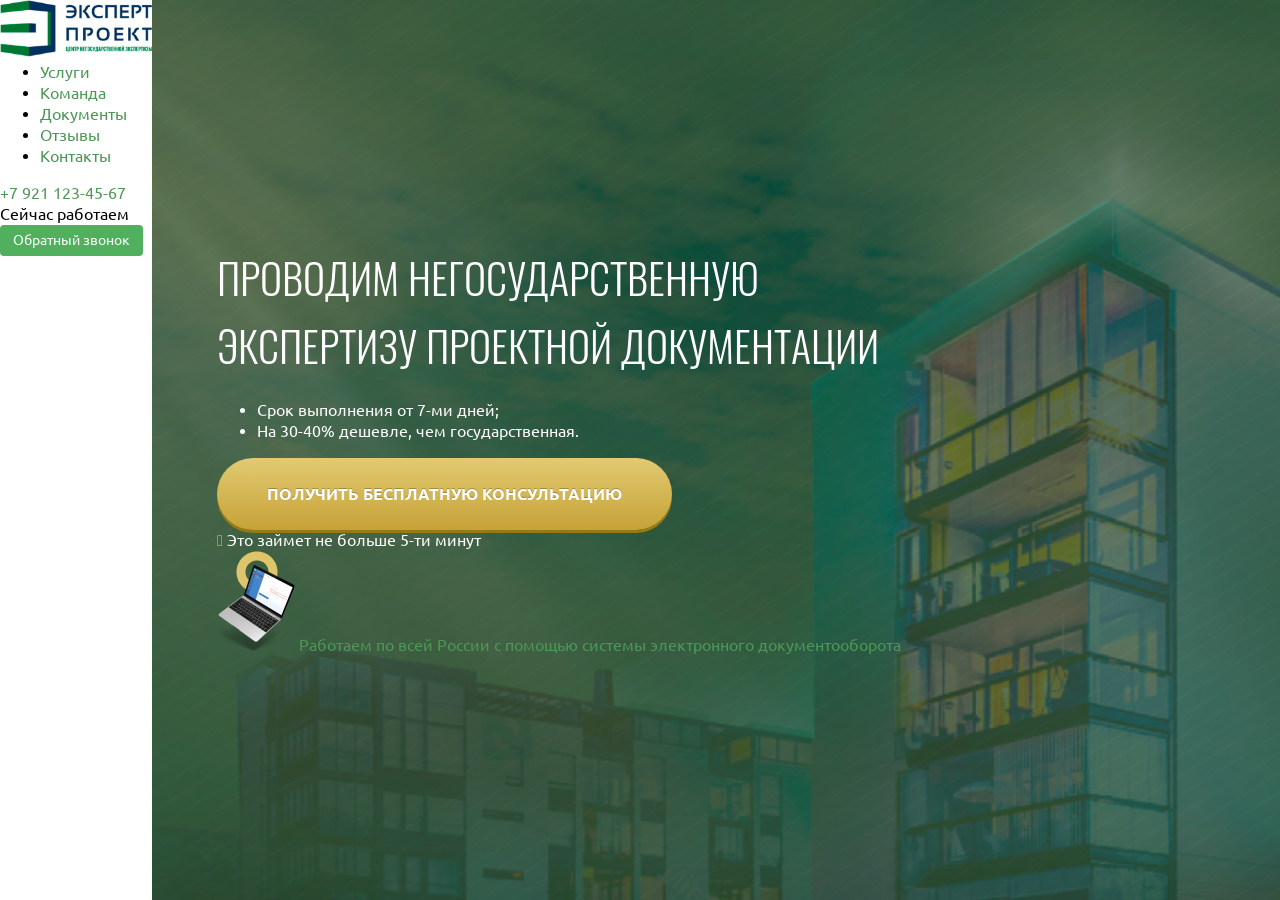
==== index.html @ 26969a4f "Initial commit" ====
﻿<!doctype html>
<html lang="ru">
<head>
	<meta charset="UTF-8">
	<title>Верстка</title>
	<meta name="viewport" content="width=device-width, shrink-to-fit=no" />	
	<link rel="stylesheet" href="css/fonts.css" />	
	<link rel="stylesheet" href="css/font-awesome.css" />
	<link rel="stylesheet" href="libs/slick/slick.css" />
	<link rel="stylesheet" href="css/style.css" />
</head>
<body>
	<header class="header">
		<a href="/" class="logo header__logo"><img src="img/logo.png" alt=""></a>
		<ul class="header__menu">
			<li><a href="#">Услуги</a></li>
			<li><a href="#">Команда</a></li>
			<li><a href="#">Документы</a></li>
			<li><a href="#">Отзывы</a></li>  
			<li><a href="#">Контакты</a></li>
		</ul>
		<div class="header__contacts">
			<a href="tel:+79211234567" class="header__phone">+7 921 123-45-67</a>
			<div class="header__status">Сейчас работаем</div>
			<a href="#" class="btn btn--small">Обратный звонок</a>
		</div>
		
	</header>
	<main>		
		<div class="top-block" style="background-image:url(../img/top.png)">
			<div class="wrapper top-block__wrapper">
				<div class="top-block__text">
					<h1>Проводим негосударственную экспертизу проектной документации </h1>
					<ul>
						<li>Срок выполнения от 7-ми дней;</li>
						<li>На 30-40% дешевле, чем государственная.</li>
					</ul>
				</div>
				<div class="top-block__footer">
					<a href="#" class="btn top-block__btn">Получить бесплатную консультацию</a>
					<p><i class="far fa-bell" style="color:#DFC66D"></i> Это займет не больше 5-ти минут</p>
				</div>
				<a href="#" class="link-banner top-block__banner">
					<img class="link-banner__img" src="img/laptop.png" alt="">
					<span class="link-banner__text">Работаем по всей России с помощью системы электронного документооборота</span>
				</a>
			</div>
		</div>
	</main>
	<footer class="footer"></footer>
	<script src="libs/jquery/jquery-3.4.1.min.js"></script>
	<script src="libs/slick/slick.min.js"></script>
	<script src="js/script.js"></script>	
</body>
</html>
---- css/fonts.css ----
﻿@font-face {
	font-family: 'Oswald';
	src: local('Oswald ExtraLight'), local('Oswald-ExtraLight'),
			url('../fonts/oswald/Oswald-ExtraLight.woff2') format('woff2'),
			url('../fonts/oswald/Oswald-ExtraLight.woff') format('woff');
	font-weight: 200;
	font-style: normal;
	font-display: swap;
}
@font-face {
	font-family: 'Oswald';
	src: local('Oswald Light'), local('Oswald-Light'),
			url('../fonts/oswald/Oswald-Light.woff2') format('woff2'),
			url('../fonts/oswald/Oswald-Light.woff') format('woff');
	font-weight: 300;
	font-style: normal;
	font-display: swap;
}
@font-face {
	font-family: 'Oswald';
	src: local('Oswald Regular'), local('Oswald-Regular'),
			url('../fonts/oswald/Oswald-Regular.woff2') format('woff2'),
			url('../fonts/oswald/Oswald-Regular.woff') format('woff');
	font-weight: normal;
	font-style: normal;
	font-display: swap;
}
@font-face {
	font-family: 'Oswald';
	src: local('Oswald Medium'), local('Oswald-Medium'),
			url('../fonts/oswald/Oswald-Medium.woff2') format('woff2'),
			url('../fonts/oswald/Oswald-Medium.woff') format('woff');
	font-weight: 500;
	font-style: normal;
	font-display: swap;
}
@font-face {
	font-family: 'Oswald';
	src: local('Oswald SemiBold'), local('Oswald-SemiBold'),
			url('../fonts/oswald/Oswald-SemiBold.woff2') format('woff2'),
			url('../fonts/oswald/Oswald-SemiBold.woff') format('woff');
	font-weight: 600;
	font-style: normal;
	font-display: swap;
}
@font-face {
	font-family: 'Oswald';
	src: local('Oswald Bold'), local('Oswald-Bold'),
			url('../fonts/oswald/Oswald-Bold.woff2') format('woff2'),
			url('../fonts/oswald/Oswald-Bold.woff') format('woff');
	font-weight: bold;
	font-style: normal;
	font-display: swap;
}
/*ubuntu*/
@font-face {
	font-family: 'Ubuntu';
	src: local('Ubuntu Light Italic'), local('Ubuntu-LightItalic'),
			url('../fonts/ubuntu/Ubuntu-LightItalic.woff2') format('woff2'),
			url('../fonts/ubuntu/Ubuntu-LightItalic.woff') format('woff');
	font-weight: 300;
	font-style: italic;
}
@font-face {
	font-family: 'Ubuntu';
	src: local('Ubuntu Light'), local('Ubuntu-Light'),
			url('../fonts/ubuntu/Ubuntu-Light.woff2') format('woff2'),
			url('../fonts/ubuntu/Ubuntu-Light.woff') format('woff');
	font-weight: 300;
	font-style: normal;
}
@font-face {
	font-family: 'Ubuntu';
	src: local('Ubuntu Regular'), local('Ubuntu-Regular'),
			url('../fonts/ubuntu/Ubuntu-Regular.woff2') format('woff2'),
			url('../fonts/ubuntu/Ubuntu-Regular.woff') format('woff');
	font-weight: normal;
	font-style: normal;
}
@font-face {
	font-family: 'Ubuntu';
	src: local('Ubuntu Italic'), local('Ubuntu-Italic'),
			url('../fonts/ubuntu/Ubuntu-Italic.woff2') format('woff2'),
			url('../fonts/ubuntu/Ubuntu-Italic.woff') format('woff');
	font-weight: normal;
	font-style: italic;
}
@font-face {
	font-family: 'Ubuntu';
	src: local('Ubuntu Medium'), local('Ubuntu-Medium'),
			url('../fonts/ubuntu/Ubuntu-Medium.woff2') format('woff2'),
			url('../fonts/ubuntu/Ubuntu-Medium.woff') format('woff');
	font-weight: 500;
	font-style: normal;
}
@font-face {
	font-family: 'Ubuntu';
	src: local('Ubuntu Medium Italic'), local('Ubuntu-MediumItalic'),
			url('../fonts/ubuntu/Ubuntu-MediumItalic.woff2') format('woff2'),
			url('../fonts/ubuntu/Ubuntu-MediumItalic.woff') format('woff');
	font-weight: 500;
	font-style: italic;
}
@font-face {
	font-family: 'Ubuntu';
	src: local('Ubuntu Bold'), local('Ubuntu-Bold'),
			url('../fonts/ubuntu/Ubuntu-Bold.woff2') format('woff2'),
			url('../fonts/ubuntu/Ubuntu-Bold.woff') format('woff');
	font-weight: bold;
	font-style: normal;
}
@font-face {
	font-family: 'Ubuntu';
	src: local('Ubuntu Bold Italic'), local('Ubuntu-BoldItalic'),
			url('../fonts/ubuntu/Ubuntu-BoldItalic.woff2') format('woff2'),
			url('../fonts/ubuntu/Ubuntu-BoldItalic.woff') format('woff');
	font-weight: bold;
	font-style: italic;
}
---- css/style.css ----
@charset "UTF-8";
html {
  -webkit-box-sizing: border-box;
          box-sizing: border-box;
}

*, :before, :after {
  -webkit-box-sizing: inherit;
          box-sizing: inherit;
  -webkit-box-flex: 0;
      -ms-flex: 0 1 auto;
          flex: 0 1 auto;
}

body {
  margin: 0;
  padding: 0 0 0 152px;
  min-height: 100vh;
  min-height: var(--w-height);
  font: normal normal 16px/1.3125 Ubuntu, sans-serif;
}

img,
iframe,
video {
  max-width: 100%;
  -webkit-user-select: none;
     -moz-user-select: none;
      -ms-user-select: none;
          user-select: none;
}

a img {
  border: none;
}

a {
  color: #4D9757;
  text-decoration: none;
}

p {
  margin: 0 0 0.9375;
}
p:last-child {
  margin: 0;
}

*:focus {
  outline: none;
}

*:invalid {
  -webkit-box-shadow: none;
          box-shadow: none;
}

/*элементы форм */
input, textarea, button, select {
  font: inherit;
  color: inherit;
}

textarea {
  resize: none;
  overflow: auto;
}

.field {
  display: block;
  position: relative;
  -webkit-user-select: none;
     -moz-user-select: none;
      -ms-user-select: none;
          user-select: none;
  text-align: left;
  margin: 0 0 15px;
}
.field:last-child {
  margin-bottom: 0;
}
.field__input, .field__select {
  margin: 0;
}
.field__placeholder {
  font-size: 16px;
  color: #000;
  line-height: normal;
  white-space: nowrap;
  overflow: hidden;
  text-overflow: ellipsis;
  position: absolute;
  top: 21px;
  left: 25px;
  width: calc(100% - 50px);
  -webkit-transition: all 0.2s ease;
  transition: all 0.2s ease;
  pointer-events: none;
}
.field__input:focus + .field__placeholder, .field--fill .field__placeholder {
  font-size: 11px;
  top: 4px;
}
.field__description {
  display: block;
  font-size: 14px;
  line-height: normal;
  color: #ADADAD;
  padding: 4px 25px;
}

/*кнопки */
button,
[type=submit],
[type=reset],
[type=image] {
  cursor: pointer;
}

.btn {
  -webkit-appearance: none;
     -moz-appearance: none;
          appearance: none;
  display: inline-block;
  vertical-align: top;
  background: -webkit-gradient(linear, left top, left bottom, from(#E2CA71), to(#C6A238));
  background: linear-gradient(180deg, #E2CA71 0%, #C6A238 100%);
  font: normal bold 16px/1.5 Ubuntu, sans-serif;
  padding: 24px 50px;
  color: #fff;
  text-shadow: 0px -1px 0px rgba(0, 0, 0, 0.246449);
  text-transform: uppercase;
  border-radius: 100px;
  text-align: center;
  -webkit-user-select: none;
     -moz-user-select: none;
      -ms-user-select: none;
          user-select: none;
  -webkit-box-shadow: 0px 3px 0px #967B12;
          box-shadow: 0px 3px 0px #967B12;
}
.btn--small {
  background: #51B05E;
  padding: 5px 13px;
  border-radius: 4px;
  font-weight: 400;
  text-transform: none;
  text-shadow: none;
  -webkit-box-shadow: none;
          box-shadow: none;
  font-size: 14px;
}
.btn--block {
  display: block;
  width: 100%;
  padding-left: 7px;
  padding-right: 7px;
}

/*заголовки */
h1, h2, h3, h4, h5, h6 {
  margin: 0 0 1em;
}

h1, h2 {
  font-family: Oswald, sans-serif;
  font-weight: 300;
  font-size: 42px;
}
h1 b, h1 strong, h2 b, h2 strong {
  font-weight: inherit;
  color: #4D9757;
}

h1 {
  line-height: 1.619047619;
  margin: 0 0 0.4761904762em;
}
h1:last-child {
  margin-bottom: 0;
}

h2 {
  line-height: 1.380952381;
  margin: 0 0 0.380952381em;
}
h2:last-child {
  margin-bottom: 0;
}

h4 {
  font-size: 20px;
  line-height: 1.3;
  font-weight: inherit;
  margin: 0 0 0.85em;
}
h4:last-child {
  margin-bottom: 0;
}

/*списки */
ul, ol {
  margin: 0 0 1em;
}

/*таблицы */
/*контейнеры */
.wrapper {
  max-width: 1215px;
  padding: 0 65px;
}

/*ОСНОВНОЕ СОДЕРЖИМОЕ */
.header {
  position: fixed;
  top: 0;
  left: 0;
  width: 152px;
  height: 100%;
}

.top-block {
  min-height: 100vh;
  min-height: var(--w-height);
  padding: 100px 0;
  background-size: cover;
  background-position: center;
  background-repeat: no-repeat;
  display: -webkit-box;
  display: -ms-flexbox;
  display: flex;
  -webkit-box-orient: vertical;
  -webkit-box-direction: normal;
      -ms-flex-direction: column;
          flex-direction: column;
  color: #fff;
}
.top-block__wrapper {
  width: 100%;
  margin: auto 0;
}
.top-block__text {
  max-width: 680px;
}
.top-block__text h1 {
  text-transform: uppercase;
}

/*АДАПТИВ */
@media(min-width: 992px) {
  .btn {
    -webkit-transition: all 0.3s ease;
    transition: all 0.3s ease;
  }
  .btn:hover {
    background: -webkit-gradient(linear, left top, left bottom, color-stop(-144.43%, #E2CA71), color-stop(38.55%, #C6A238));
    background: linear-gradient(180deg, #E2CA71 -144.43%, #C6A238 38.55%);
  }
  .btn--small:hover {
    background: #3D9349;
  }
}
@media(max-width:1199px) {
  .wrapper {
    max-width: 992px;
  }
}
@media(max-width:991px);
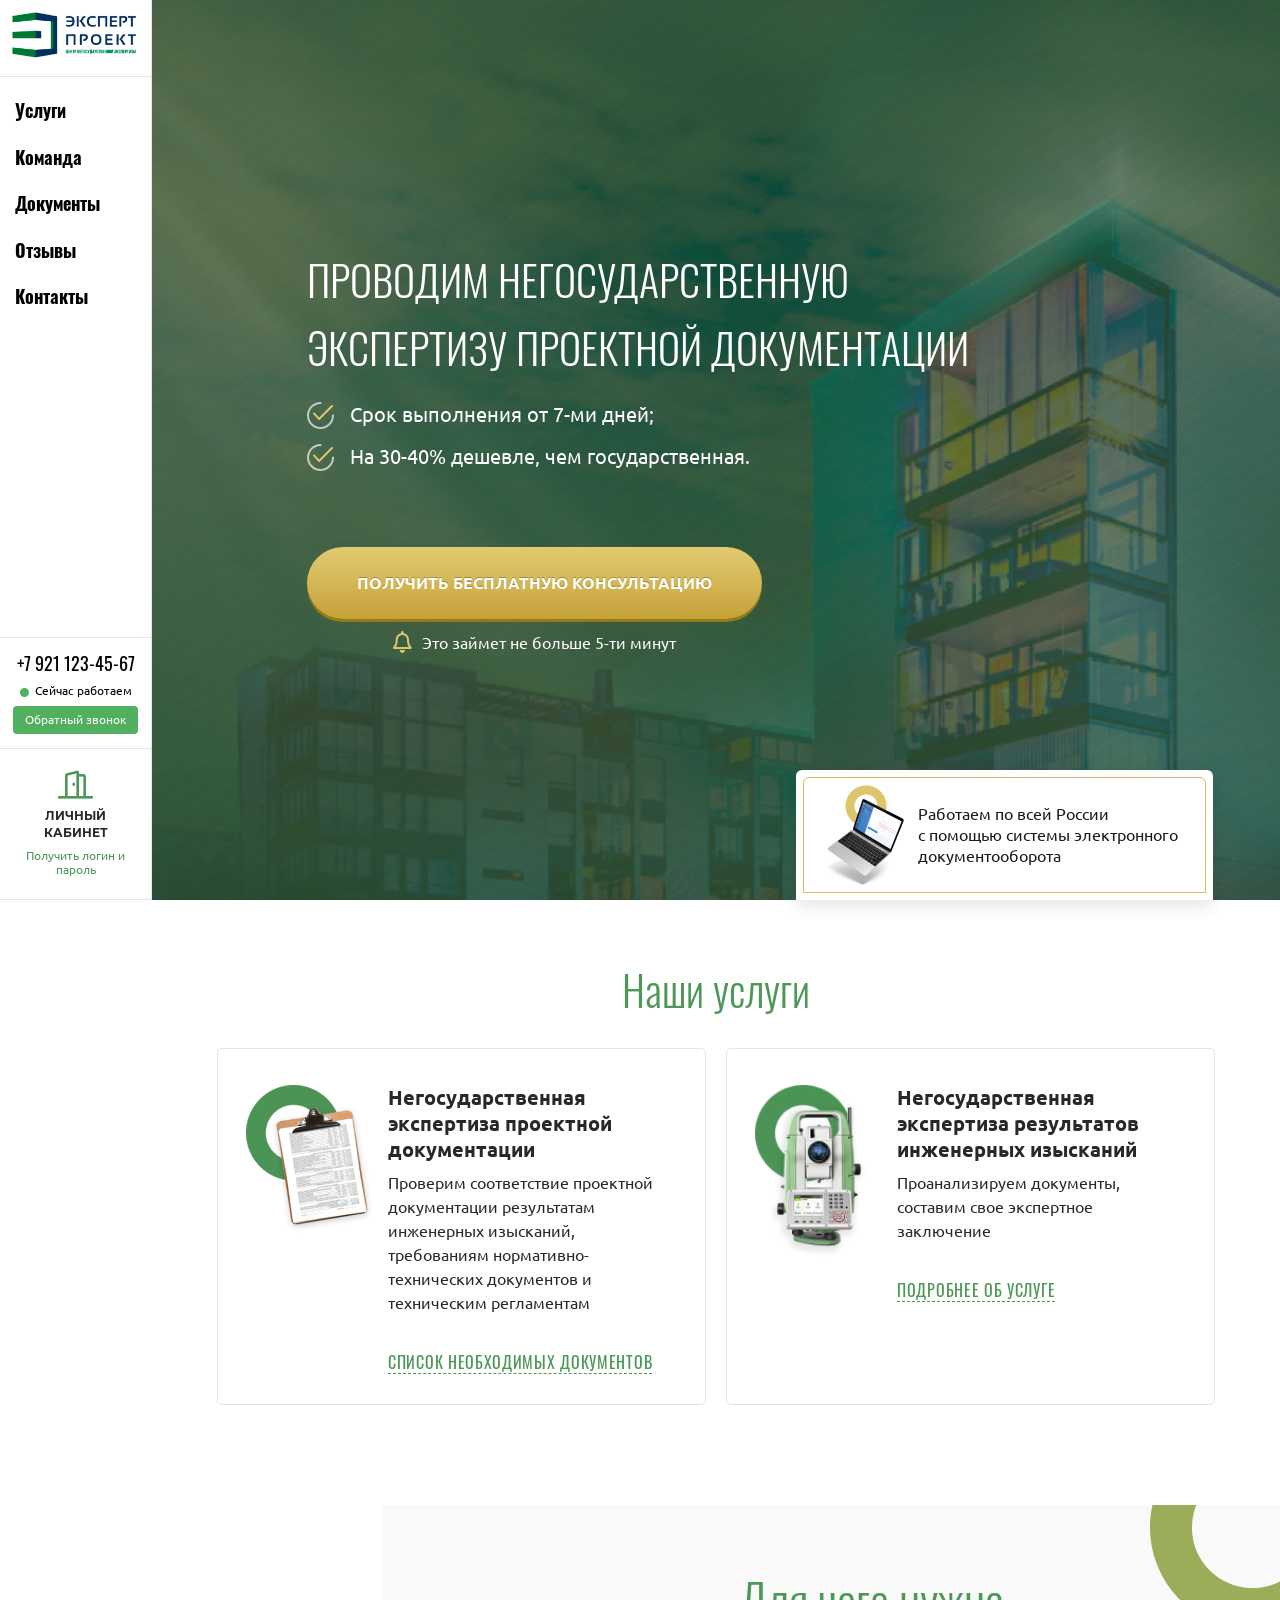
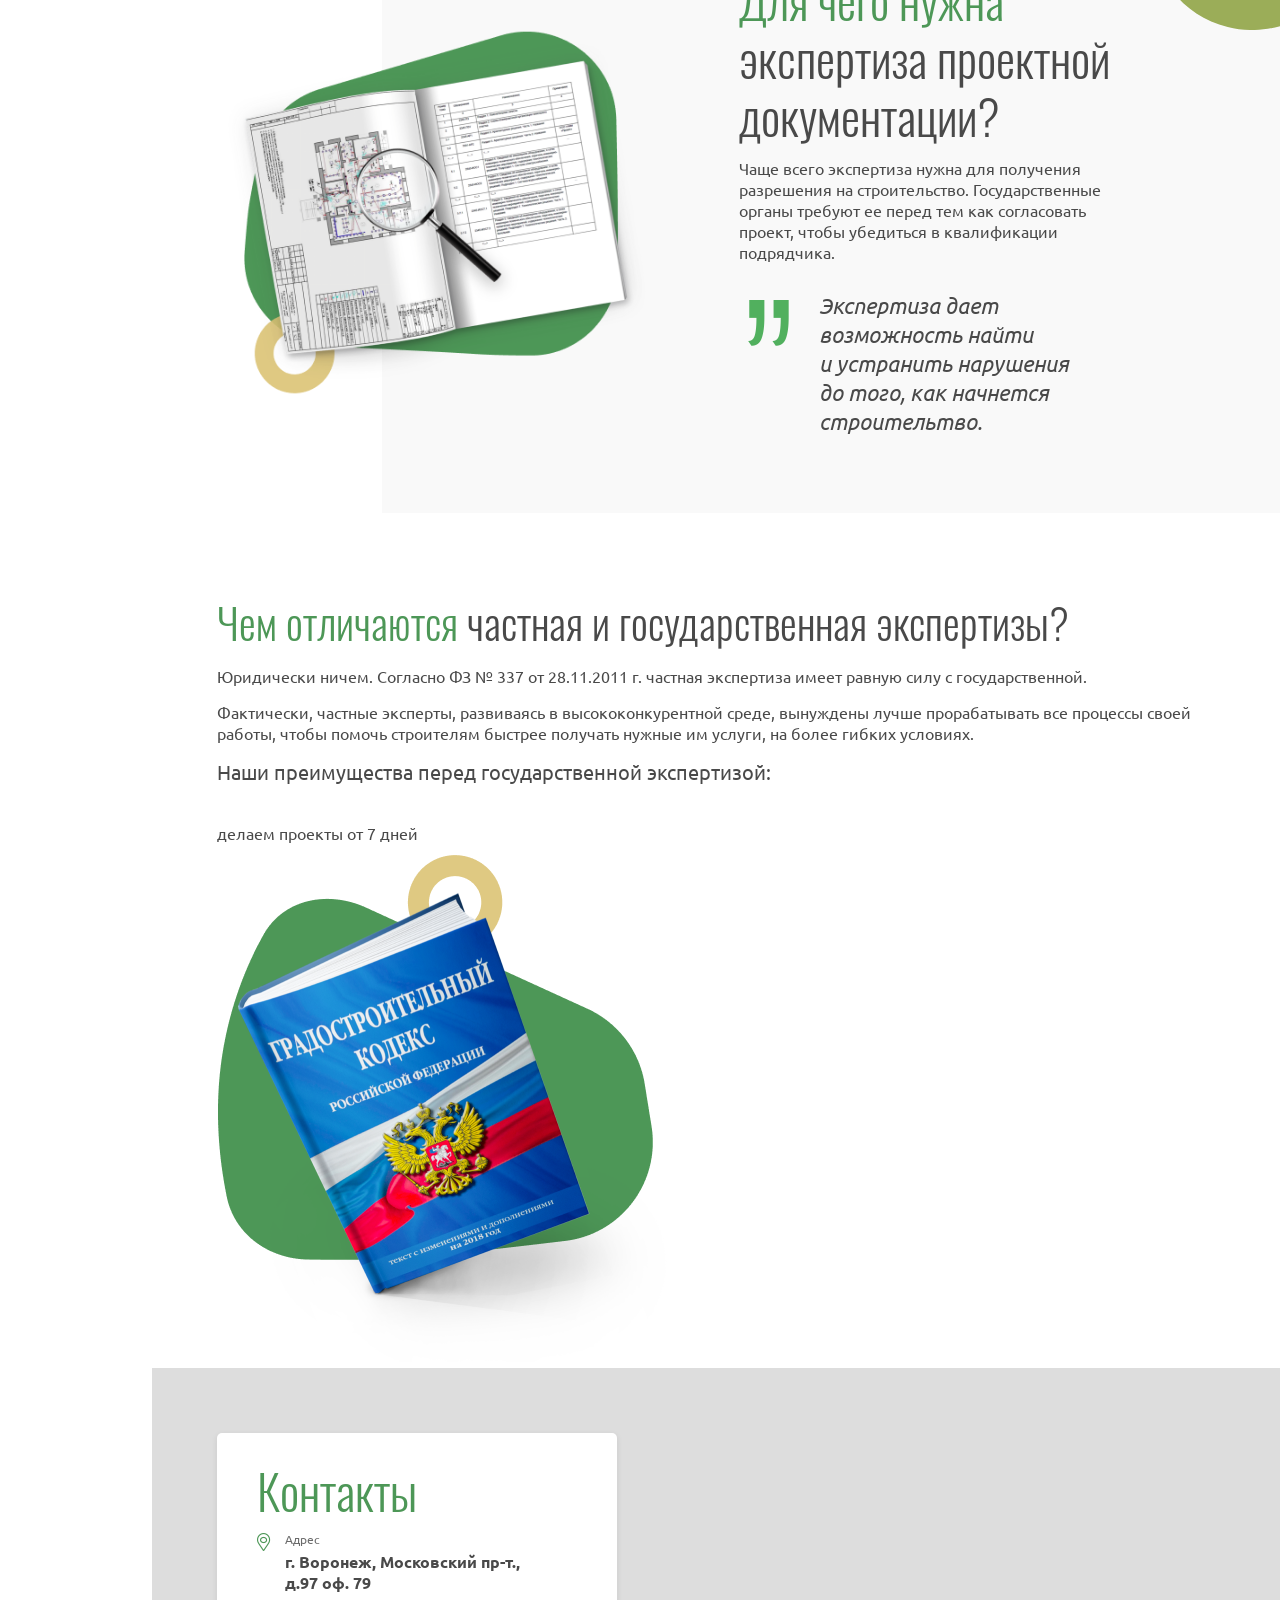
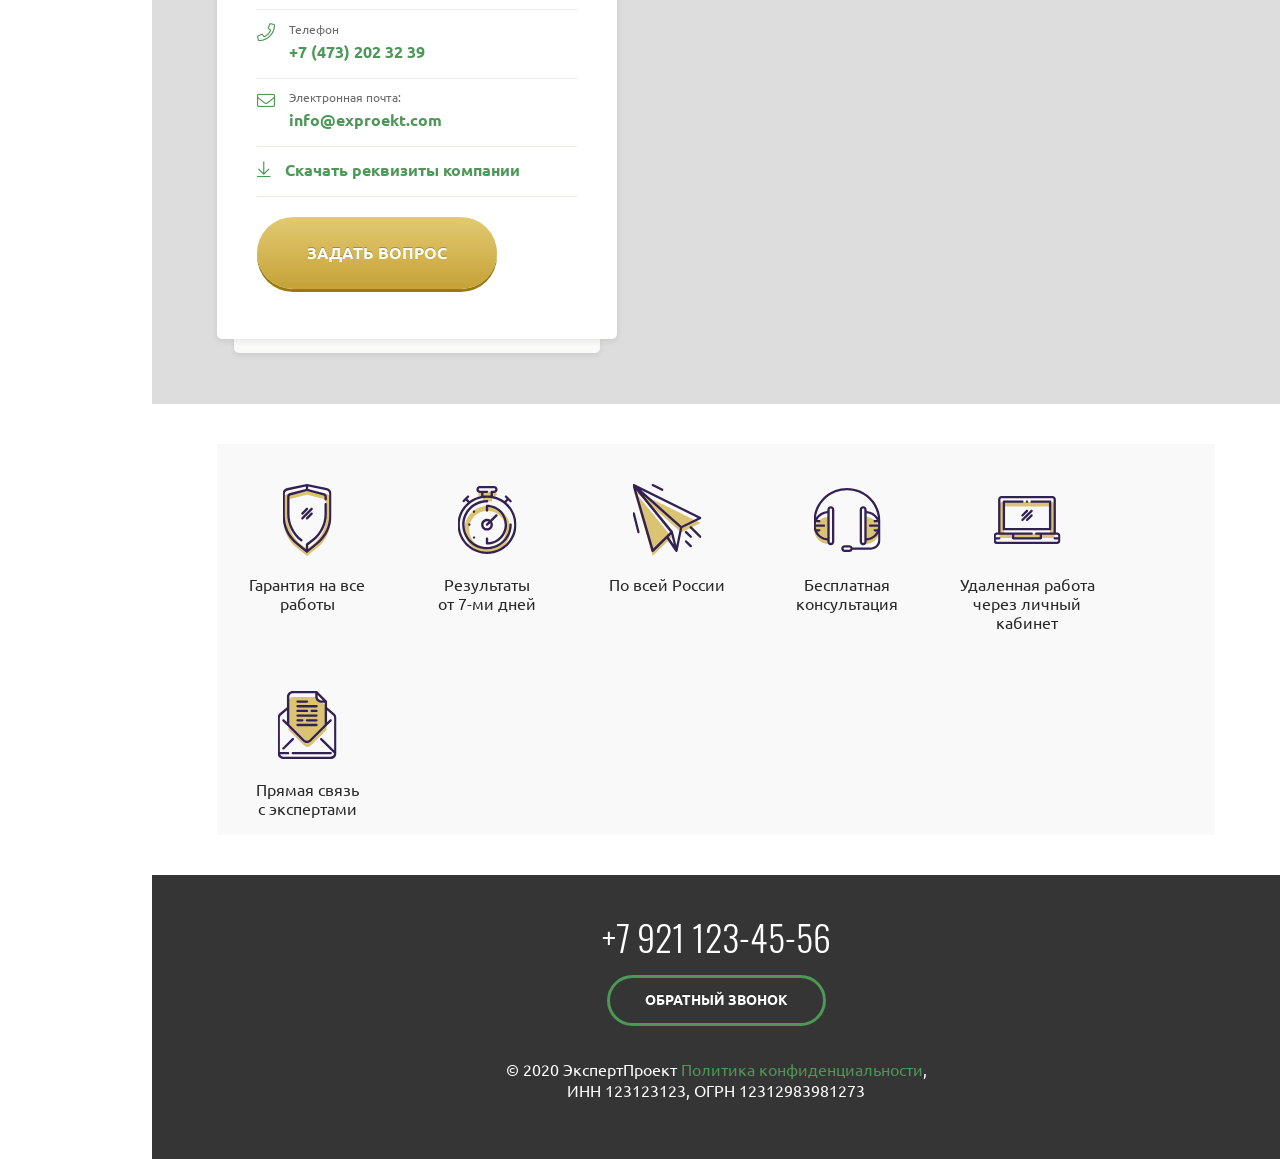
==== commit 19421a70: "homework" ====
--- a/index.html
+++ b/index.html
@@ -12,6 +12,7 @@
 <body>
 	<header class="header">
 		<a href="/" class="logo header__logo"><img src="img/logo.png" alt=""></a>
+		<a href="tel:+79211234567" class="header__phone header__phone--mobile">+7 921 123-45-67</a>
 		<ul class="header__menu">
 			<li><a href="#">Услуги</a></li>
 			<li><a href="#">Команда</a></li>
@@ -24,7 +25,11 @@
 			<div class="header__status">Сейчас работаем</div>
 			<a href="#" class="btn btn--small">Обратный звонок</a>
 		</div>
-		
+		<div class="header__auth">
+			<i class="far fa-door-open header__auth-icon"></i>
+			<h3 class="header__auth-title">Личный кабинет</h3>
+			<a href="#">Получить логин и пароль</a>
+		</div>
 	</header>
 	<main>		
 		<div class="top-block" style="background-image:url(../img/top.png)">
@@ -38,7 +43,7 @@
 				</div>
 				<div class="top-block__footer">
 					<a href="#" class="btn top-block__btn">Получить бесплатную консультацию</a>
-					<p><i class="far fa-bell" style="color:#DFC66D"></i> Это займет не больше 5-ти минут</p>
+					<p><i class="far fa-lg fa-bell" style="color:#DFC66D">&nbsp;</i> Это займет не больше 5-ти минут</p>
 				</div>
 				<a href="#" class="link-banner top-block__banner">
 					<img class="link-banner__img" src="img/laptop.png" alt="">
@@ -46,8 +51,156 @@
 				</a>
 			</div>
 		</div>
+		<div class="services">
+			<div class="wrapper">
+				<div class="services__head">
+					<h2 style="text-align:center;"><b>Наши услуги</b></h2>
+				</div>
+				<div class="box services__box">					
+					<div class="service-card">
+						<a href="#" class="service-card__link"></a>
+						<img src="img/clipboard.png" alt="" class="service-card__img">
+						<div class="service-card__text">
+							<div class="service-card__content">
+								<h4>Негосударственная экспертиза проектной документации </h4>
+								<p>Проверим соответствие проектной документации результатам инженерных изысканий, требованиям нормативно-технических документов и техническим регламентам</p>
+							</div>
+							<span class="service-card__pseudo-link">Список необходимых документов</span>
+						</div>
+					</div>
+					<div class="service-card">
+						<a href="#" class="service-card__link"></a>
+						<img src="img/device.png" alt="" class="service-card__img">
+						<div class="service-card__text">
+							<div class="service-card__content">
+								<h4>Негосударственная экспертиза результатов инженерных изысканий</h4>
+								<p>Проанализируем документы, составим свое экспертное заключение</p>
+							</div>
+							<span class="service-card__pseudo-link">Подробнее об услуге</span>
+						</div>
+					</div>
+				</div>
+			</div>
+		</div>
+		<div class="about">
+			<div class="wrapper about__wrapper">
+				<img src="img/docs.png" alt="" class="about__img">
+				<div class="about__text">
+					<h2><b>Для чего нужна</b> экспертиза проектной документации?</h2>
+					<p>Чаще всего экспертиза нужна для получения разрешения на строительство. Государственные органы требуют ее перед тем как согласовать проект, чтобы убедиться в квалификации подрядчика.</p>
+					<blockquote>Экспертиза дает возможность найти и устранить нарушения до того, как начнется строительтво.</blockquote>
+				</div>
+			</div>
+		</div>
+		<div class="info">
+			<div class="wrapper info__wrapper">
+				<div class="info__text">
+					<h2><b>Чем отличаются</b> частная и государственная экспертизы?</h2>
+					<p>Юридически ничем. Согласно ФЗ № 337 от 28.11.2011 г. частная экспертиза имеет равную силу с государственной.</p>
+					<p>Фактически, частные эксперты, развиваясь в высококонкурентной среде, вынуждены лучше прорабатывать все процессы своей работы, чтобы помочь строителям быстрее получать нужные им услуги, на более гибких условиях.</p>
+					<h4>Наши преимущества перед государственной экспертизой:</h4>
+					<div class="infographics">
+						<div class="infographics__item">
+							<img src="img/" alt="" class="infographics__img">
+							<div class="infographics__text">делаем проекты от 7 дней</div>
+						</div>
+					</div>
+				</div>
+				<img src="img/codex.png" alt="" class="info__img">
+			</div>
+		</div>
+		<div class="contacts">
+			<div class="contacts__map" id="map" data-coords="59.959197,30.314557" data-center="59.959197,30.310557"></div>
+			<div class="wrapper contacts__wrapper">
+				<div class="contacts__text">
+					<h2 class="contacts__title">Контакты</h2>
+					<div class="contacts__body">
+						<div class="contacts__item">
+							<i class="fal fa-map-marker-alt contacts__item-icon"></i>
+							<div class="contacts__item-text">
+								<h4 class="contacts__item-title">Адрес</h4>
+								<p>г. Воронеж, Московский пр-т.,  <br>д.97 оф. 79</p>
+							</div>
+						</div>
+						<div class="contacts__item">
+							<i class="fal fa-phone contacts__item-icon"></i>
+							<div class="contacts__item-text">
+								<h4 class="contacts__item-title">Телефон</h4>
+								<p><a href="tel:+74732023239">+7 (473) 202 32 39</a></p>
+							</div>
+						</div>
+						<div class="contacts__item">
+							<i class="fal fa-envelope contacts__item-icon"></i>
+							<div class="contacts__item-text">
+								<h4 class="contacts__item-title">Электронная почта:</h4>
+								<p><a href="mailto:info@exproekt.com">info@exproekt.com</a></p>
+							</div>
+						</div>
+						<div class="contacts__item">
+							<i class="fal fa-arrow-to-bottom contacts__item-icon"></i>
+							<div class="contacts__item-text">
+								<p><a href="document.pdf" target="_blank">Скачать реквизиты компании</a></p>
+							</div>
+						</div>
+					</div>
+					<a href="#" class="btn contacts__btn">Задать вопрос</a>
+				</div>
+			</div>
+		</div>
+		<div class="advantages">
+			<div class="wrapper advantages__wrapper">
+				<div class="advantages__inner">
+					<div class="box advantages__box">
+						<div class="advantages__item">
+							<div class="advantages__item-pic">
+								<img src="img/icons/shield.svg" alt="">
+							</div>
+							<div class="advantages__item-text">Гарантия на все работы</div>
+						</div>
+						<div class="advantages__item">
+							<div class="advantages__item-pic">
+								<img src="img/icons/stopwatch.svg" alt="">
+							</div>
+							<div class="advantages__item-text">Результаты <br>от 7-ми дней</div>
+						</div>
+						<div class="advantages__item">
+							<div class="advantages__item-pic">
+								<img src="img/icons/paper-plane.svg" alt="">
+							</div>
+							<div class="advantages__item-text">По всей России</div>
+						</div>
+						<div class="advantages__item">
+							<div class="advantages__item-pic">
+								<img src="img/icons/headphones.svg" alt="">
+							</div>
+							<div class="advantages__item-text">Бесплатная консультация</div>
+						</div>
+						<div class="advantages__item">
+							<div class="advantages__item-pic">
+								<img src="img/icons/laptop.svg" alt="">
+							</div>
+							<div class="advantages__item-text">Удаленная работа через личный кабинет</div>
+						</div>
+						<div class="advantages__item">
+							<div class="advantages__item-pic">
+								<img src="img/icons/letter.svg" alt="">
+							</div>
+							<div class="advantages__item-text">Прямая связь с экспертами</div>
+						</div>
+					</div>
+				</div>
+			</div>
+		</div>
 	</main>
-	<footer class="footer"></footer>
+	<footer class="footer">
+		<div class="wrapper footer__wrapper">
+			<a href="tel:+79211234556" class="footer__phone">+7 921 123-45-56</a>
+			<a href="#" class="btn btn--thin footer__btn">Обратный звонок</a>
+			<div class="footer__text">
+				<p>© 2020 ЭкспертПроект <a href="#">Политика конфиденциальности</a>, <br>ИНН 123123123, ОГРН 12312983981273</p>
+			</div>
+		</div>
+	</footer>
 	<script src="libs/jquery/jquery-3.4.1.min.js"></script>
 	<script src="libs/slick/slick.min.js"></script>
 	<script src="js/script.js"></script>	
--- a/css/fonts.css
+++ b/css/fonts.css
@@ -116,4 +116,85 @@
 			url('../fonts/ubuntu/Ubuntu-BoldItalic.woff') format('woff');
 	font-weight: bold;
 	font-style: italic;
+}
+@font-face {
+	font-family: 'Montserrat';
+	src: local('Montserrat Thin'), local('Montserrat-Thin'),
+			url('../fonts/montserrat/Montserrat-Thin.woff2') format('woff2'),
+			url('../fonts/montserrat/Montserrat-Thin.woff') format('woff');
+	font-weight: 100;
+	font-style: normal;
+	font-display: swap;
+}
+@font-face {
+	font-family: 'Montserrat';
+	src: local('Montserrat ExtraLight'), local('Montserrat-ExtraLight'),
+			url('../fonts/montserrat/Montserrat-ExtraLight.woff2') format('woff2'),
+			url('../fonts/montserrat/Montserrat-ExtraLight.woff') format('woff');
+	font-weight: 200;
+	font-style: normal;
+	font-display: swap;
+}
+@font-face {
+	font-family: 'Montserrat';
+	src: local('Montserrat Light'), local('Montserrat-Light'),
+			url('../fonts/montserrat/Montserrat-Light.woff2') format('woff2'),
+			url('../fonts/montserrat/Montserrat-Light.woff') format('woff');
+	font-weight: 300;
+	font-style: normal;
+	font-display: swap;
+}
+@font-face {
+	font-family: 'Montserrat';
+	src: local('Montserrat Regular'), local('Montserrat-Regular'),
+			url('../fonts/montserrat/Montserrat-Regular.woff2') format('woff2'),
+			url('../fonts/montserrat/Montserrat-Regular.woff') format('woff');
+	font-weight: normal;
+	font-style: normal;
+	font-display: swap;
+}
+@font-face {
+	font-family: 'Montserrat';
+	src: local('Montserrat Medium'), local('Montserrat-Medium'),
+			url('../fonts/montserrat/Montserrat-Medium.woff2') format('woff2'),
+			url('../fonts/montserrat/Montserrat-Medium.woff') format('woff');
+	font-weight: 500;
+	font-style: normal;
+	font-display: swap;
+}
+@font-face {
+	font-family: 'Montserrat';
+	src: local('Montserrat SemiBold'), local('Montserrat-SemiBold'),
+			url('../fonts/montserrat/Montserrat-SemiBold.woff2') format('woff2'),
+			url('../fonts/montserrat/Montserrat-SemiBold.woff') format('woff');
+	font-weight: 600;
+	font-style: normal;
+	font-display: swap;
+}
+@font-face {
+	font-family: 'Montserrat';
+	src: local('Montserrat Bold'), local('Montserrat-Bold'),
+			url('../fonts/montserrat/Montserrat-Bold.woff2') format('woff2'),
+			url('../fonts/montserrat/Montserrat-Bold.woff') format('woff');
+	font-weight: bold;
+	font-style: normal;
+	font-display: swap;
+}
+@font-face {
+	font-family: 'Montserrat';
+	src: local('Montserrat ExtraBold'), local('Montserrat-ExtraBold'),
+			url('../fonts/montserrat/Montserrat-ExtraBold.woff2') format('woff2'),
+			url('../fonts/montserrat/Montserrat-ExtraBold.woff') format('woff');
+	font-weight: 800;
+	font-style: normal;
+	font-display: swap;
+}
+@font-face {
+	font-family: 'Montserrat';
+	src: local('Montserrat Black'), local('Montserrat-Black'),
+			url('../fonts/montserrat/Montserrat-Black.woff2') format('woff2'),
+			url('../fonts/montserrat/Montserrat-Black.woff') format('woff');
+	font-weight: 900;
+	font-style: normal;
+	font-display: swap;
 }
--- a/css/style.css
+++ b/css/style.css
@@ -18,6 +18,7 @@
   min-height: 100vh;
   min-height: var(--w-height);
   font: normal normal 16px/1.3125 Ubuntu, sans-serif;
+  color: #494949;
 }
 
 img,
@@ -40,10 +41,35 @@
 }
 
 p {
-  margin: 0 0 0.9375;
+  margin: 0 0 0.9375em;
 }
 p:last-child {
   margin: 0;
+}
+
+blockquote {
+  margin: 1.2272727273em 0 1em;
+  font-size: 22px;
+  line-height: 1.3181818182;
+  font-style: italic;
+  padding: 0 0 0 80px;
+  position: relative;
+}
+blockquote:last-child {
+  margin-bottom: 0;
+}
+blockquote:first-child {
+  margin-top: 0;
+}
+blockquote:before {
+  content: "„";
+  display: inline-block;
+  pointer-events: none;
+  font: normal 300 180px/1 Oswald, sans-serif;
+  color: #51B05E;
+  position: absolute;
+  bottom: calc(100% - 0.21em);
+  left: 0;
 }
 
 *:focus {
@@ -141,13 +167,22 @@
 }
 .btn--small {
   background: #51B05E;
-  padding: 5px 13px;
+  padding: 5px 12px;
   border-radius: 4px;
   font-weight: 400;
   text-transform: none;
   text-shadow: none;
   -webkit-box-shadow: none;
           box-shadow: none;
+  font-size: 12px;
+}
+.btn--thin {
+  border: 3px solid #4D9757;
+  color: inherit;
+  background: none;
+  padding: 12px 35px;
+  -webkit-box-shadow: none;
+          box-shadow: none;
   font-size: 14px;
 }
 .btn--block {
@@ -185,6 +220,16 @@
   margin: 0 0 0.380952381em;
 }
 h2:last-child {
+  margin-bottom: 0;
+}
+
+h3 {
+  font-size: 24px;
+  line-height: 1.3333333333;
+  margin: 0 0 4px;
+  font-weight: inherit;
+}
+h3:last-child {
   margin-bottom: 0;
 }
 
@@ -202,27 +247,191 @@
 ul, ol {
   margin: 0 0 1em;
 }
+ul:last-child, ol:last-child {
+  margin-bottom: 0;
+}
+
+ul {
+  list-style-image: url(../img/icons/list-marker.svg);
+  padding-left: 1.3em;
+}
+ul > li {
+  margin: 0 0 1em;
+}
+ul > li:last-child {
+  margin-bottom: 0;
+}
 
 /*таблицы */
 /*контейнеры */
 .wrapper {
   max-width: 1215px;
   padding: 0 65px;
+  margin: 0 auto;
+}
+
+.box {
+  display: -webkit-box;
+  display: -ms-flexbox;
+  display: flex;
+  -ms-flex-wrap: wrap;
+      flex-wrap: wrap;
+  margin: 0 -10px;
 }
 
 /*ОСНОВНОЕ СОДЕРЖИМОЕ */
+.logo {
+  display: inline-block;
+}
+.logo img {
+  display: block;
+  width: 100%;
+}
+
 .header {
   position: fixed;
   top: 0;
   left: 0;
   width: 152px;
   height: 100%;
+  display: -webkit-box;
+  display: -ms-flexbox;
+  display: flex;
+  -webkit-box-orient: vertical;
+  -webkit-box-direction: normal;
+      -ms-flex-direction: column;
+          flex-direction: column;
+  overflow: auto;
+  color: #000;
+  border-right: 1px solid rgba(0, 0, 0, 0.1);
+}
+.header__logo {
+  padding: 12px 15px 18px 12px;
+  border-bottom: 1px solid rgba(0, 0, 0, 0.1);
+  -webkit-box-flex: 0;
+      -ms-flex: 0 0 auto;
+          flex: 0 0 auto;
+}
+.header__menu {
+  list-style: none;
+  margin: 0;
+  padding: 0;
+  font: normal bold 18px/1.25 Oswald, sans-serif;
+  padding: 10px 0;
+  border-bottom: 1px solid rgba(0, 0, 0, 0.1);
+  -webkit-box-flex: 1;
+      -ms-flex: 1 1 auto;
+          flex: 1 1 auto;
+}
+.header__menu > li {
+  margin: 0;
+}
+.header__menu > li > a {
+  display: block;
+  color: inherit;
+  padding: 12px 15px;
+}
+.header__contacts {
+  padding: 14px 12px;
+  border-bottom: 1px solid rgba(0, 0, 0, 0.1);
+  -webkit-box-flex: 0;
+      -ms-flex: 0 0 auto;
+          flex: 0 0 auto;
+  text-align: center;
+}
+.header__phone {
+  color: inherit;
+  font-size: 18px;
+  font-family: Oswald;
+}
+.header__phone--mobile {
+  display: none;
+}
+.header__status {
+  font-size: 12px;
+  margin: 7px 0;
+}
+.header__status:before {
+  content: "";
+  display: inline-block;
+  width: 0.75em;
+  height: 0.75em;
+  border-radius: 50%;
+  vertical-align: middle;
+  background-color: #51B05E;
+  margin: 0 0.5em 0 0;
+}
+.header__auth {
+  padding: 22px;
+  text-align: center;
+  border-bottom: 1px solid rgba(0, 0, 0, 0.1);
+  font-size: 12px;
+  line-height: 1.1666666667;
+}
+.header__auth-icon {
+  display: block;
+  color: #4D9757;
+  font-size: 28px;
+  margin: 0 0 8px;
+}
+.header__auth-title {
+  font: normal bold 12px/1.42 Montserrat, sans-serif;
+  text-transform: uppercase;
+  color: #282828;
+  margin: 0 0 8px;
+}
+.header__auth-title:last-child {
+  margin-bottom: 0;
+}
+
+.link-banner {
+  display: block;
+  background-color: #fff;
+  border-radius: 6px;
+  -webkit-box-shadow: 0px 5px 17px rgba(0, 0, 0, 0.115111);
+          box-shadow: 0px 5px 17px rgba(0, 0, 0, 0.115111);
+  position: relative;
+  padding: 15px 30px;
+  display: -webkit-box;
+  display: -ms-flexbox;
+  display: flex;
+  -webkit-box-align: center;
+      -ms-flex-align: center;
+          align-items: center;
+  color: #191919;
+}
+.link-banner:before {
+  content: "";
+  display: block;
+  border: 1px solid #D7BD62;
+  border-radius: inherit;
+  position: absolute;
+  top: 7px;
+  left: 7px;
+  width: calc(100% - 14px);
+  height: calc(100% - 14px);
+  pointer-events: none;
+}
+.link-banner__img {
+  width: 78px;
+  -webkit-box-flex: 0;
+      -ms-flex: 0 0 auto;
+          flex: 0 0 auto;
+  margin: 0 14px 0 0;
+}
+.link-banner__text {
+  display: block;
+  width: calc(100% - 92px);
+  -webkit-box-flex: 1;
+      -ms-flex: 1 1 auto;
+          flex: 1 1 auto;
 }
 
 .top-block {
   min-height: 100vh;
   min-height: var(--w-height);
   padding: 100px 0;
+  position: relative;
   background-size: cover;
   background-position: center;
   background-repeat: no-repeat;
@@ -240,10 +449,316 @@
   margin: auto 0;
 }
 .top-block__text {
-  max-width: 680px;
+  max-width: 770px;
+  padding-left: 90px;
+  font-size: 20px;
+  line-height: 1.3;
+  margin: 0 0 77px;
+}
+.top-block__text:last-child {
+  margin-bottom: 0;
 }
 .top-block__text h1 {
   text-transform: uppercase;
+}
+.top-block__text ul {
+  list-style: none;
+  margin: 0;
+  padding: 0;
+  padding-left: 2.15em;
+}
+.top-block__text ul > li {
+  margin: 0;
+}
+.top-block__text ul > li {
+  position: relative;
+  margin: 0 0 0.8em;
+}
+.top-block__text ul > li:last-child {
+  margin-bottom: 0;
+}
+.top-block__text ul > li:before {
+  content: url(../img/icons/checkbox.svg);
+  display: inline-block;
+  vertical-align: middle;
+  position: absolute;
+  left: -2.15em;
+}
+.top-block__footer {
+  width: -webkit-max-content;
+  width: -moz-max-content;
+  width: max-content;
+  max-width: calc(100% - 90px);
+  text-align: center;
+  margin-left: 90px;
+}
+.top-block__btn {
+  margin: 0 0 14px;
+}
+.top-block__btn:last-child {
+  margin-bottom: 0;
+}
+.top-block__banner {
+  position: absolute;
+  bottom: 0;
+  right: 67px;
+  width: 417px;
+  border-bottom-right-radius: 0;
+  border-bottom-left-radius: 0;
+}
+
+.service-card {
+  width: calc(50% - 20px);
+  margin: 0 10px 20px;
+  display: -webkit-box;
+  display: -ms-flexbox;
+  display: flex;
+  -webkit-box-align: start;
+      -ms-flex-align: start;
+          align-items: flex-start;
+  position: relative;
+  border: 1px solid rgba(77, 151, 87, 0.2);
+  border-radius: 5px;
+  padding: 36px 28px 30px;
+  color: #282828;
+}
+.service-card__link {
+  display: block;
+  position: absolute;
+  top: 0;
+  left: 0;
+  width: 100%;
+  height: 100%;
+}
+.service-card__img {
+  width: 128px;
+  -webkit-box-flex: 0;
+      -ms-flex: 0 0 auto;
+          flex: 0 0 auto;
+  margin: 0 14px 0 0;
+}
+.service-card__text {
+  -webkit-box-flex: 1;
+      -ms-flex: 1 1 auto;
+          flex: 1 1 auto;
+}
+.service-card__text h4 {
+  font-weight: bold;
+  margin: 0 0 0.4em;
+}
+.service-card__text h4:last-child {
+  margin-bottom: 0;
+}
+.service-card__content {
+  position: relative;
+  z-index: 1;
+  line-height: 1.5;
+}
+.service-card__pseudo-link {
+  display: inline-block;
+  vertical-align: top;
+  color: #4D9757;
+  text-transform: uppercase;
+  border-bottom: 1px dashed;
+  pointer-events: none;
+  margin: 37px 0 0;
+  font-family: Oswald;
+  font-weight: 400;
+  letter-spacing: 0.04375em;
+}
+
+.services {
+  padding: 60px 0 80px;
+}
+.services__head {
+  margin: 0 0 30px;
+}
+.services__head:last-child {
+  margin-bottom: 0;
+}
+
+.about {
+  padding: 66px 0 77px;
+  background: url(../img/swamp-circle.svg) no-repeat right -75px top -80px, linear-gradient(to right, transparent calc(50% - 334px), #F9F9F9 calc(50% - 334px));
+  margin: 0 0 80px;
+}
+.about:last-child {
+  margin-bottom: 0;
+}
+.about__wrapper {
+  display: -webkit-box;
+  display: -ms-flexbox;
+  display: flex;
+  -webkit-box-align: center;
+      -ms-flex-align: center;
+          align-items: center;
+}
+.about__img {
+  width: 451px;
+}
+.about__text {
+  width: 570px;
+  padding: 0 85px 0 71px;
+}
+.about__text h2 {
+  font-size: 48px;
+  line-height: 1.2083333333;
+  margin: 0 0 0.2916666667em;
+}
+.about__text h2:last-child {
+  margin-bottom: 0;
+}
+
+.contacts {
+  position: relative;
+  padding: 65px 0;
+}
+.contacts__map {
+  background-color: #ddd;
+  display: block;
+  position: absolute;
+  top: 0;
+  left: 0;
+  width: 100%;
+  height: 100%;
+}
+.contacts__wrapper {
+  position: relative;
+  z-index: 1;
+}
+.contacts__text {
+  background-color: #fff;
+  border-radius: 5px;
+  -webkit-box-shadow: 0px 2px 6px rgba(0, 0, 0, 0.0843805);
+          box-shadow: 0px 2px 6px rgba(0, 0, 0, 0.0843805);
+  width: 400px;
+  max-width: 100%;
+  position: relative;
+  padding: 34px 40px 50px;
+}
+.contacts__text:after {
+  content: "";
+  display: block;
+  position: absolute;
+  top: 100%;
+  left: 17px;
+  width: calc(100% - 34px);
+  height: 14px;
+  border-radius: 0 0 5px 5px;
+  background-color: #FAFAF9;
+  -webkit-box-shadow: 0px 2px 6px rgba(0, 0, 0, 0.0843805);
+          box-shadow: 0px 2px 6px rgba(0, 0, 0, 0.0843805);
+  z-index: -1;
+}
+.contacts__title {
+  font-size: 48px;
+  color: #4D9757;
+  line-height: 1;
+}
+.contacts__item {
+  display: -webkit-box;
+  display: -ms-flexbox;
+  display: flex;
+  -webkit-box-align: start;
+      -ms-flex-align: start;
+          align-items: flex-start;
+  padding: 12.5px 0 15px;
+  border-bottom: 1px solid rgba(77, 151, 87, 0.15);
+}
+.contacts__item:first-child {
+  padding-top: 0;
+}
+.contacts__item-icon {
+  font-size: 18px;
+  color: #4D9757;
+  -webkit-box-flex: 0;
+      -ms-flex: 0 0 auto;
+          flex: 0 0 auto;
+  margin: 0 14px 0 0;
+}
+.contacts__item-text {
+  -webkit-box-flex: 1;
+      -ms-flex: 1 1 auto;
+          flex: 1 1 auto;
+  font-weight: bold;
+}
+.contacts__item-title {
+  font-size: 0.75em;
+  line-height: normal;
+  color: #6A6A6A;
+  font-weight: 400;
+  margin: 0 0 0.5em;
+}
+.contacts__btn {
+  margin: 20px 0 0;
+}
+
+.advantages {
+  padding: 40px 0;
+}
+.advantages__inner {
+  background-color: #F9F9F9;
+}
+.advantages__box {
+  margin: 0;
+}
+.advantages__item {
+  padding: 40px 20px 16px;
+  text-align: center;
+  width: 180px;
+  line-height: 1.1875;
+  color: #282828;
+}
+.advantages__item-pic {
+  position: relative;
+  height: 72px;
+  margin: 0 0 20px;
+}
+.advantages__item-pic img {
+  max-height: 100%;
+  -o-object-fit: cover;
+     object-fit: cover;
+  -o-object-position: center;
+     object-position: center;
+  position: absolute;
+  top: 50%;
+  left: 50%;
+  -webkit-transform: translate(-50%, -50%);
+          transform: translate(-50%, -50%);
+}
+
+.footer {
+  background-color: #353535;
+  color: #fff;
+  padding: 33px 0 57px;
+  text-align: center;
+}
+.footer__wrapper {
+  display: -webkit-box;
+  display: -ms-flexbox;
+  display: flex;
+  -webkit-box-orient: vertical;
+  -webkit-box-direction: normal;
+      -ms-flex-direction: column;
+          flex-direction: column;
+  -webkit-box-align: center;
+      -ms-flex-align: center;
+          align-items: center;
+}
+.footer__phone {
+  display: inline-block;
+  font: normal 300 36px/1.6 Oswald, sans-serif;
+  color: inherit;
+  margin: 0 0 10px;
+}
+.footer__phone:last-child {
+  margin-bottom: 0;
+}
+.footer__btn {
+  margin: 0 0 34px;
+}
+.footer__btn:last-child {
+  margin-bottom: 0;
 }
 
 /*АДАПТИВ */
@@ -259,6 +774,13 @@
   .btn--small:hover {
     background: #3D9349;
   }
+  .btn--thin:hover {
+    background: #4D9757;
+    color: #fff;
+  }
+  .btn--thin:hover:before {
+    color: inherit;
+  }
 }
 @media(max-width:1199px) {
   .wrapper {
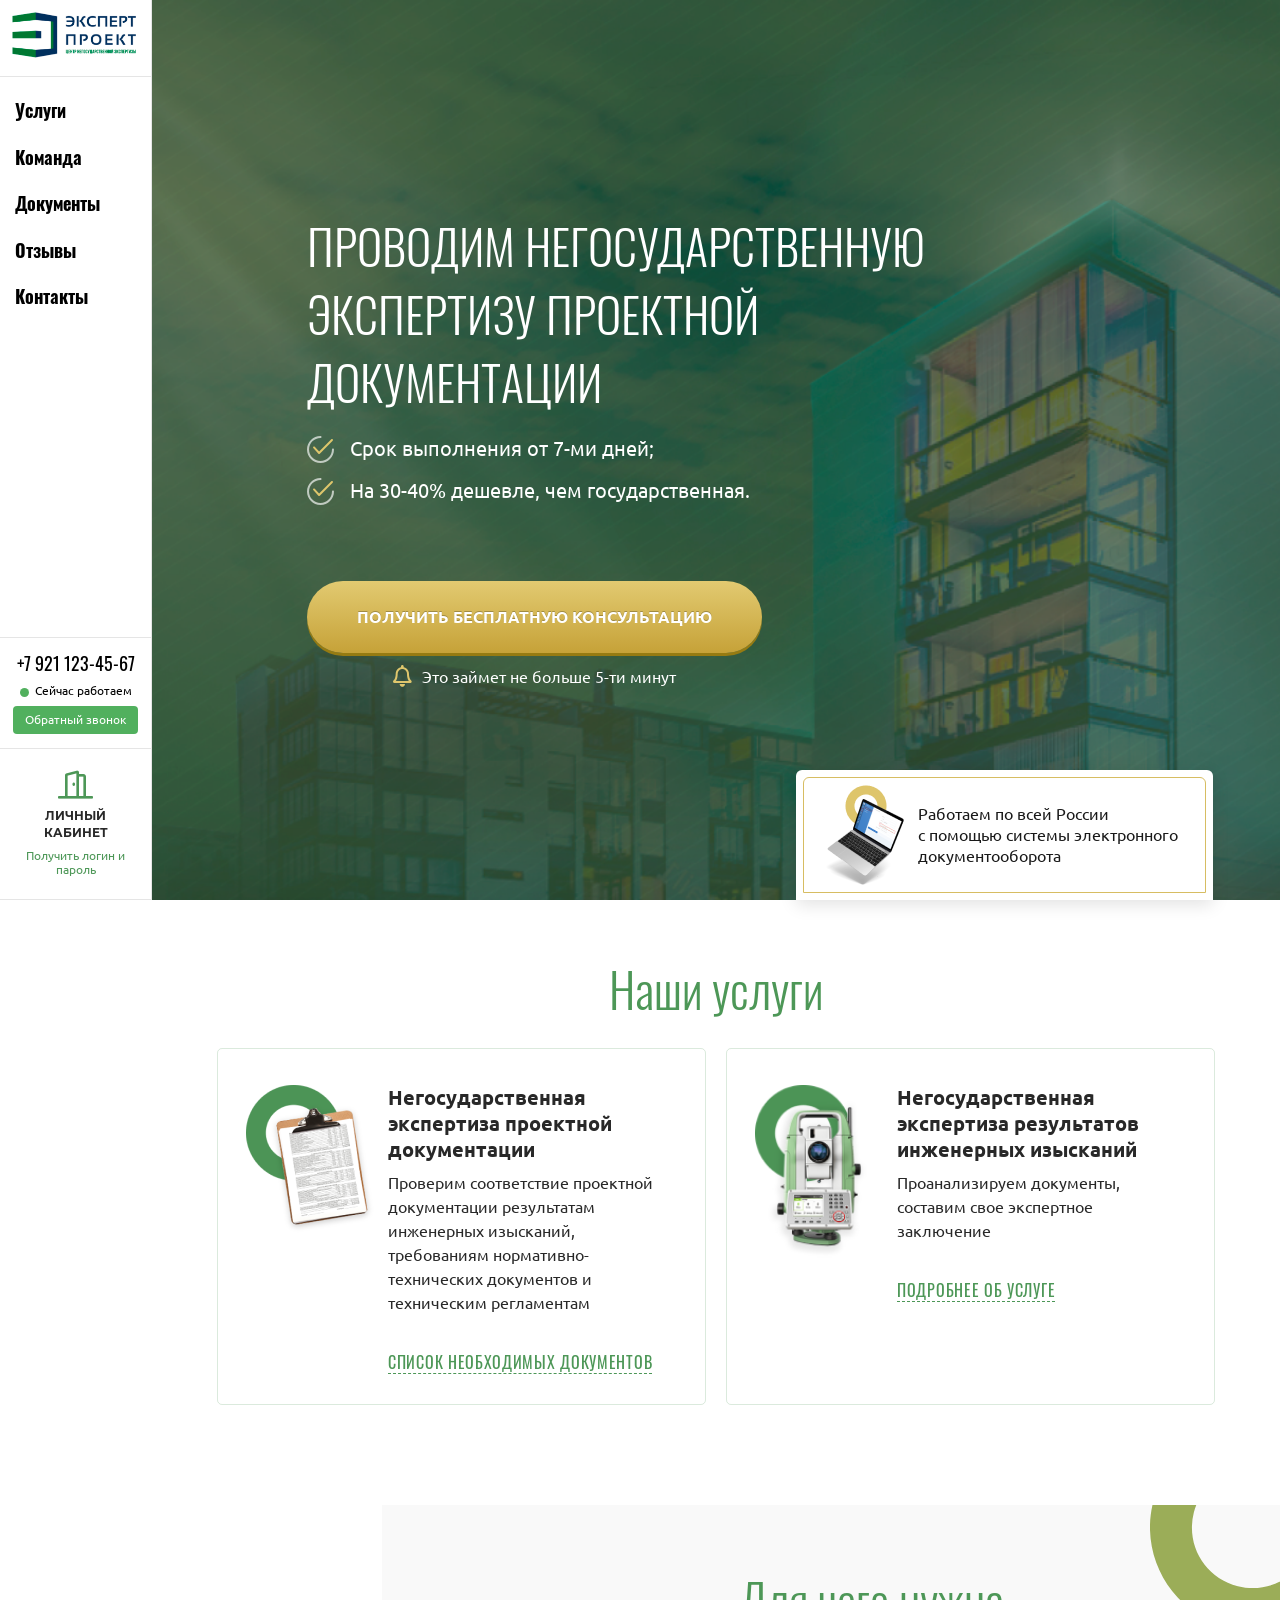
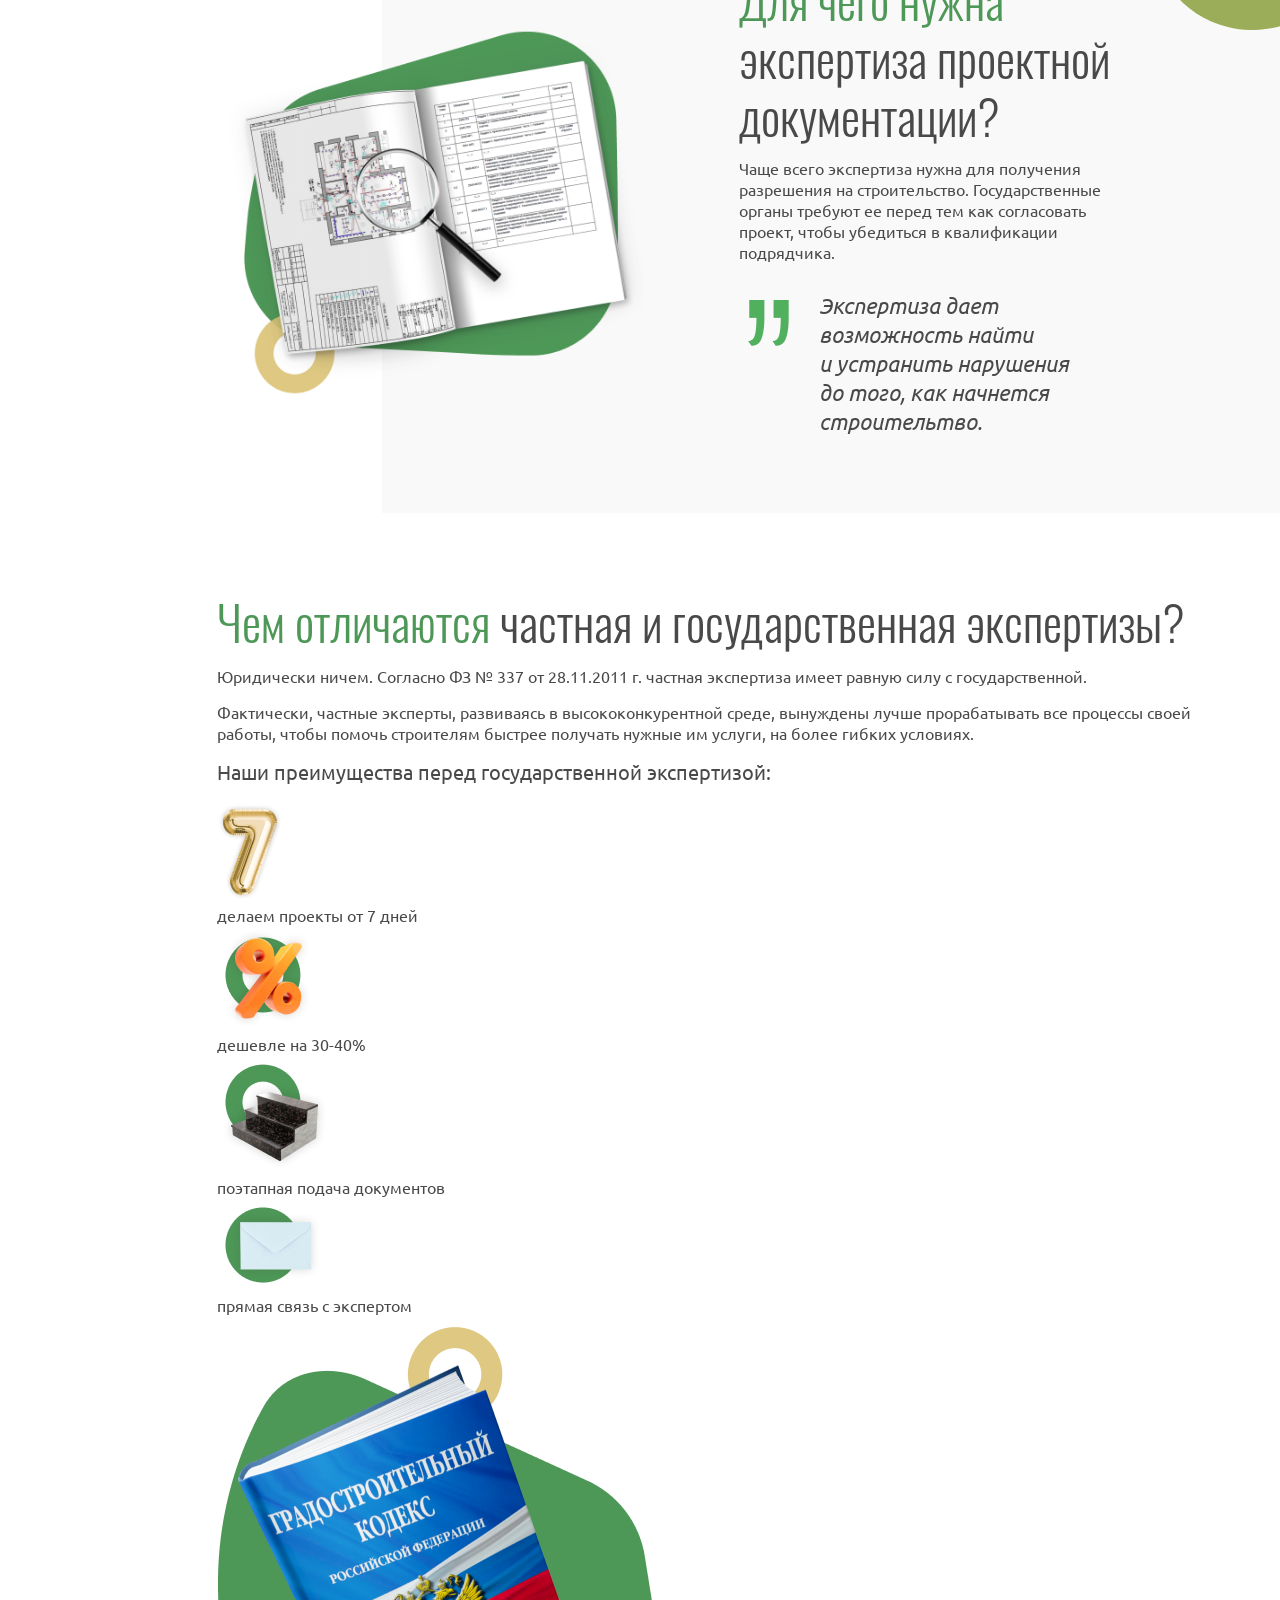
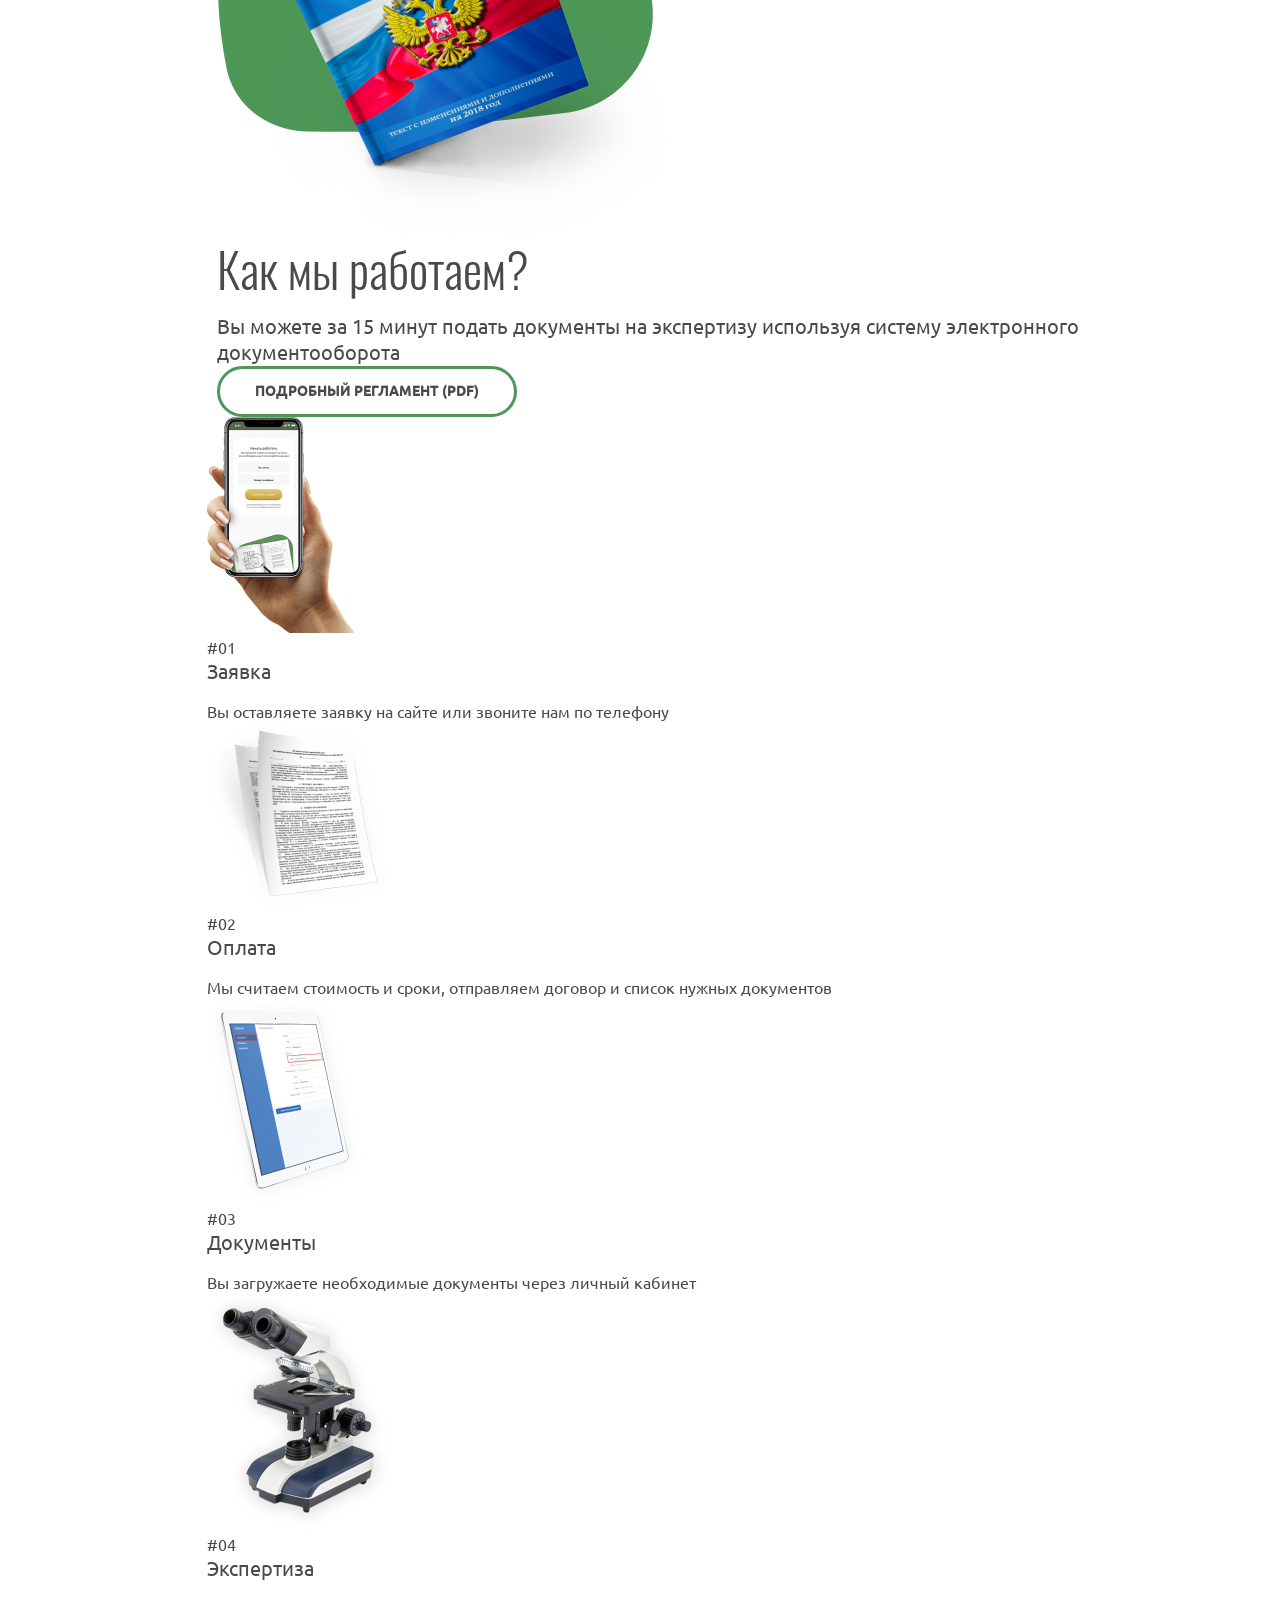
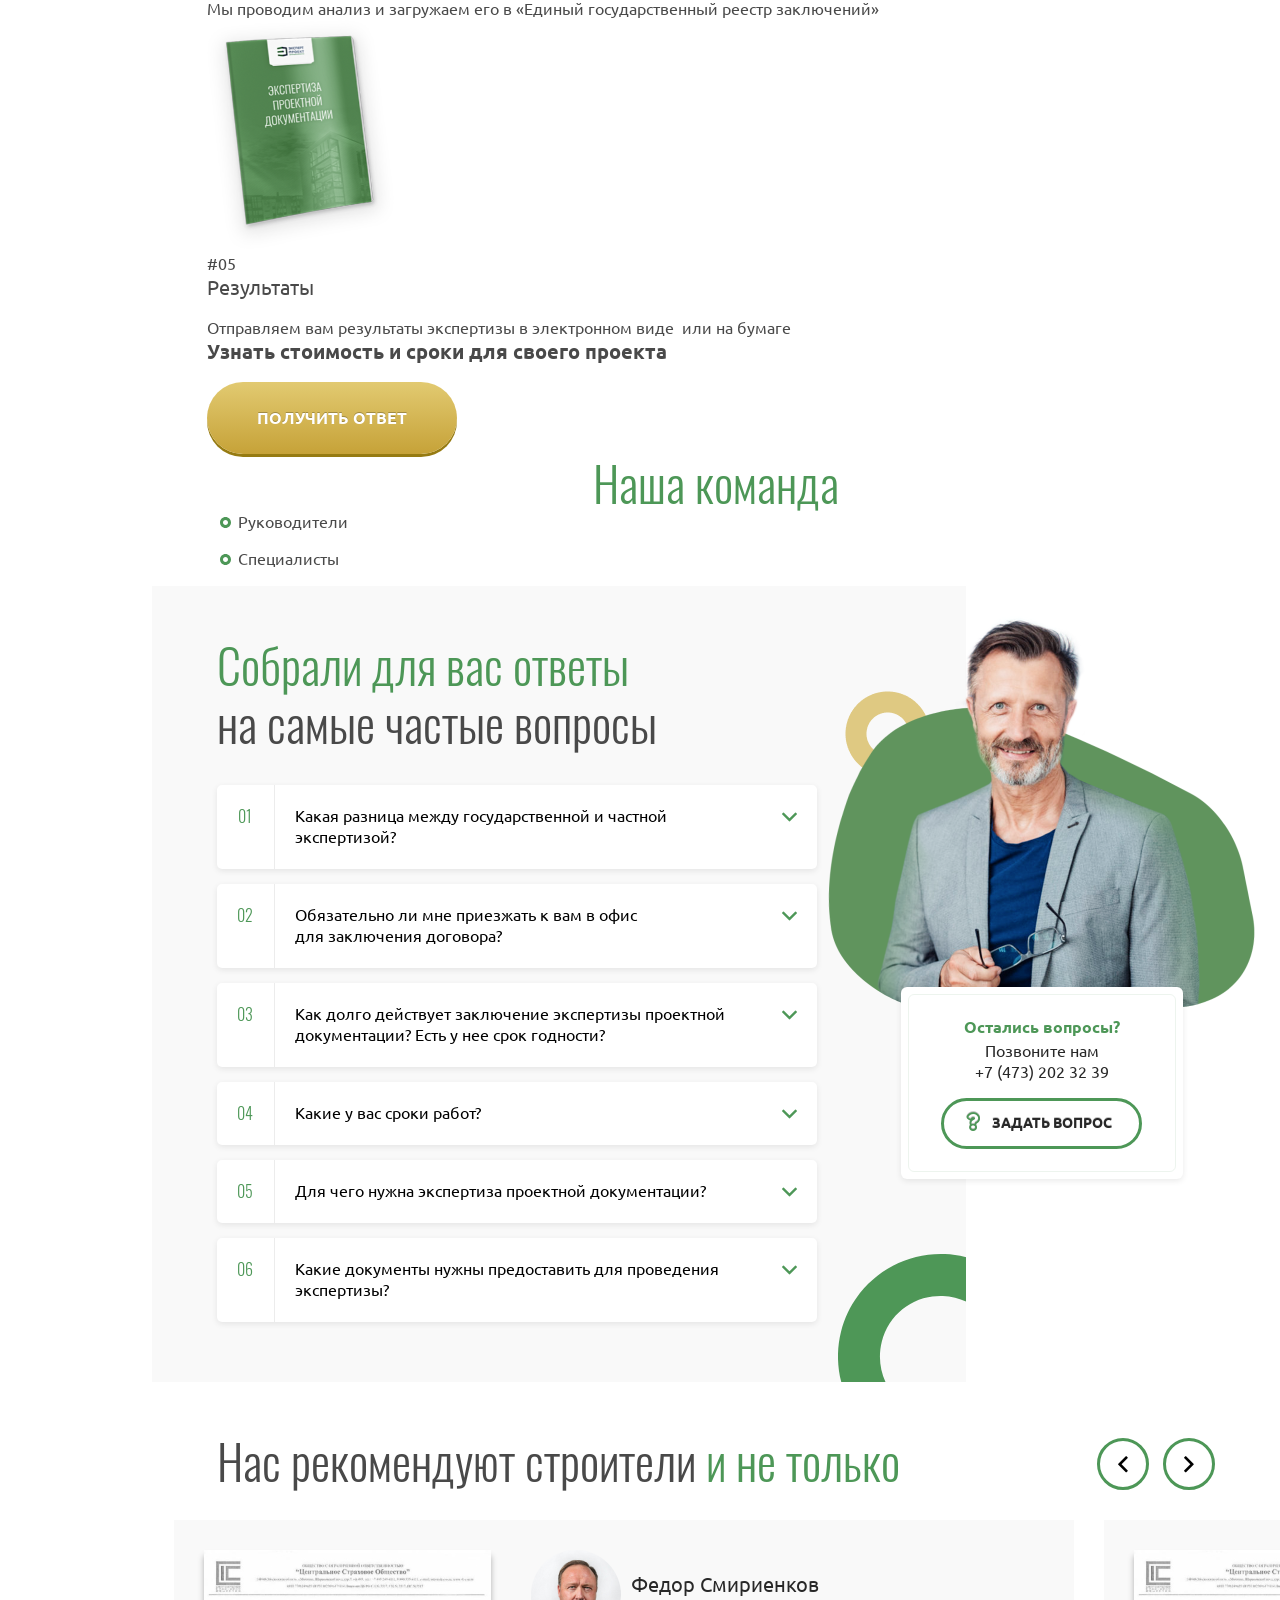
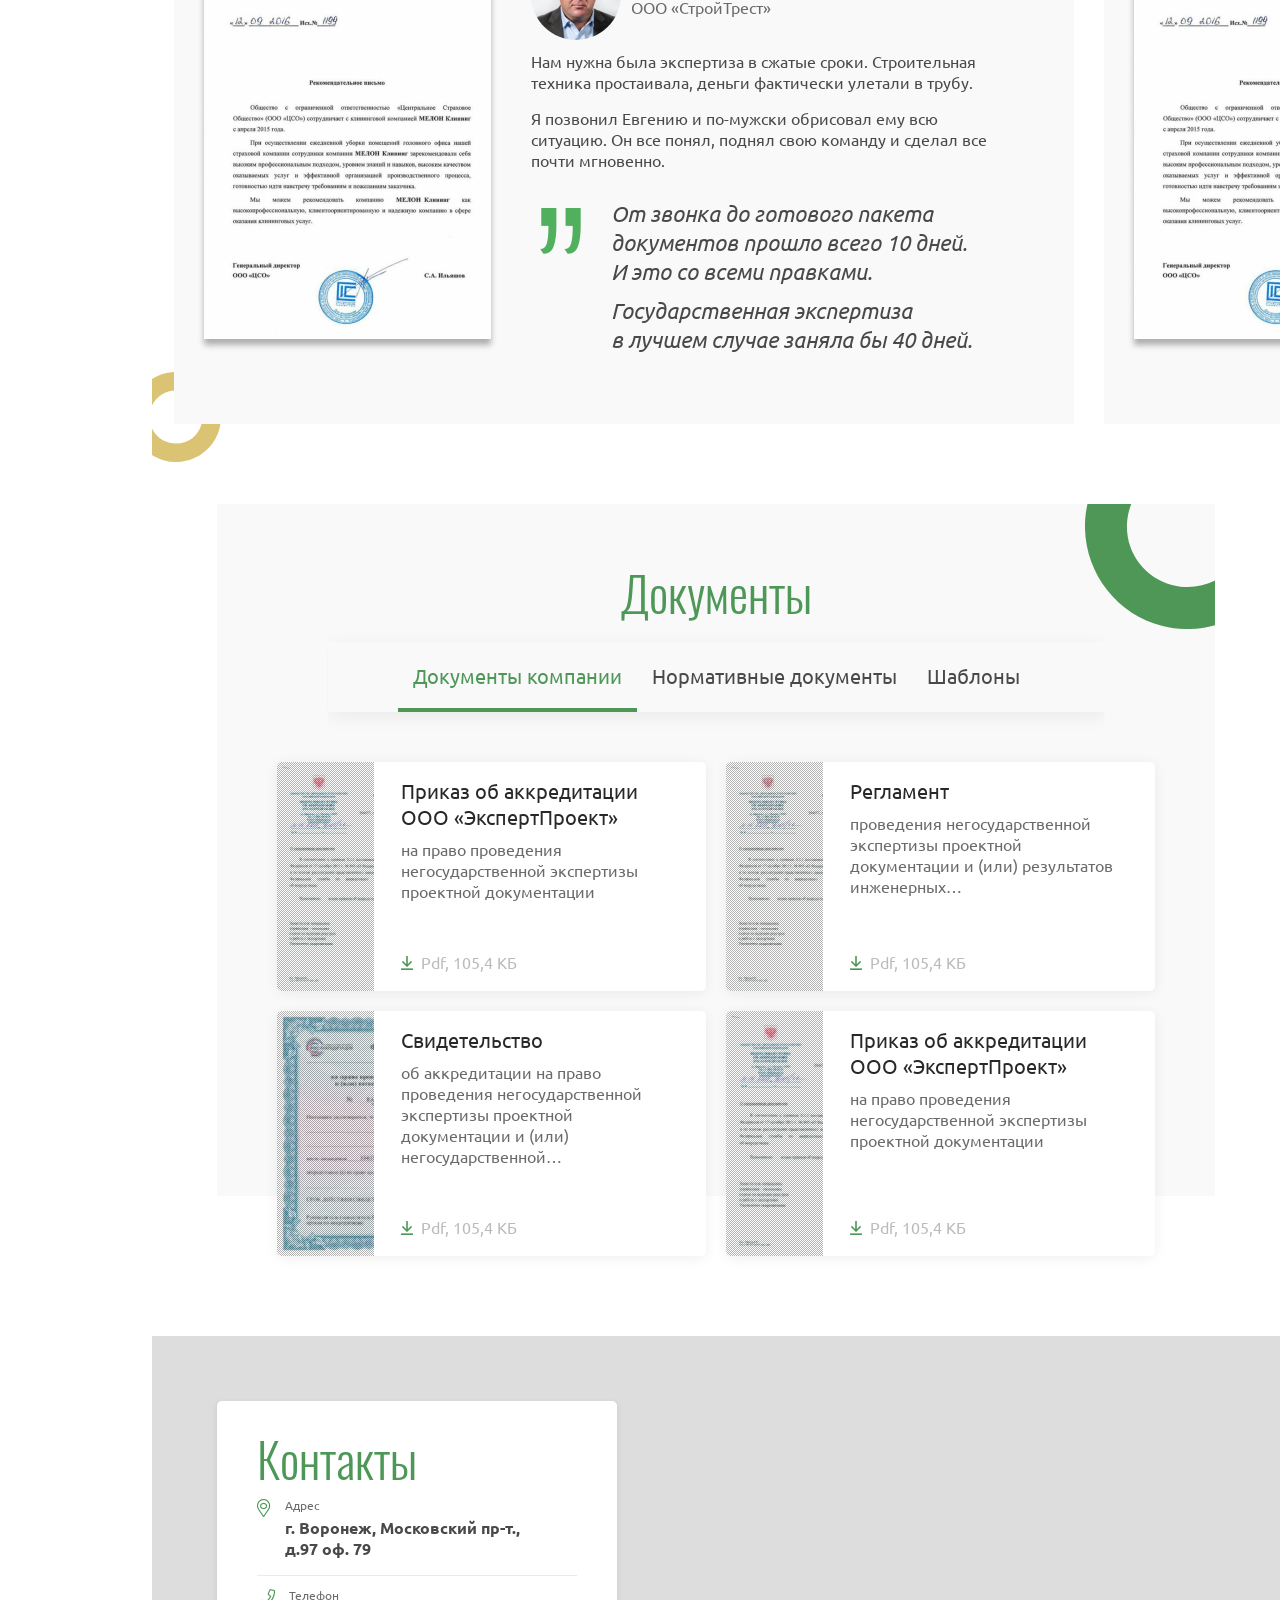
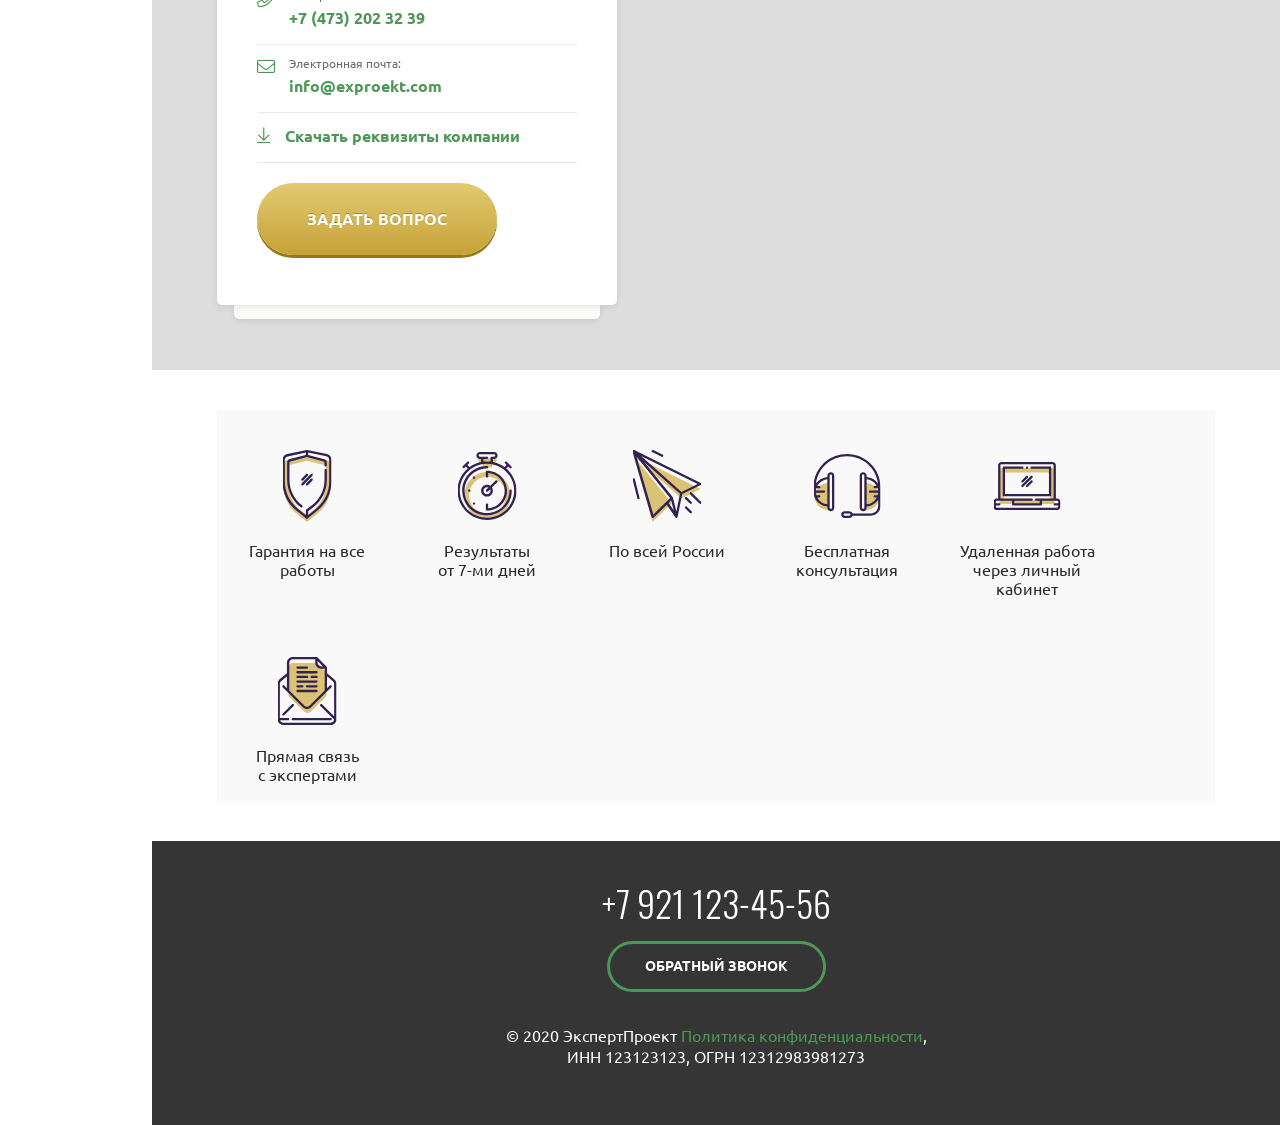
==== commit 9987d9fb: "homework" ====
--- a/index.html
+++ b/index.html
@@ -7,6 +7,7 @@
 	<link rel="stylesheet" href="css/fonts.css" />	
 	<link rel="stylesheet" href="css/font-awesome.css" />
 	<link rel="stylesheet" href="libs/slick/slick.css" />
+	<link rel="stylesheet" href="libs/magnific/magnific-popup.min.css" />
 	<link rel="stylesheet" href="css/style.css" />
 </head>
 <body>
@@ -101,12 +102,337 @@
 					<h4>Наши преимущества перед государственной экспертизой:</h4>
 					<div class="infographics">
 						<div class="infographics__item">
-							<img src="img/" alt="" class="infographics__img">
+							<img src="img/7.png" alt="" class="infographics__img">
 							<div class="infographics__text">делаем проекты от 7 дней</div>
 						</div>
+						<div class="infographics__item">
+							<img src="img/percent.png" alt="" class="infographics__img">
+							<div class="infographics__text">дешевле на 30-40%</div>
+						</div>
+						<div class="infographics__item">
+							<img src="img/stairs.png" alt="" class="infographics__img">
+							<div class="infographics__text">поэтапная подача документов</div>
+						</div>
+						<div class="infographics__item">
+							<img src="img/envelope.png" alt="" class="infographics__img">
+							<div class="infographics__text">прямая связь с экспертом</div>
+						</div>
 					</div>
 				</div>
 				<img src="img/codex.png" alt="" class="info__img">
+			</div>
+		</div>
+		<div class="scheme">
+			<div class="wrapper">
+				<div class="scheme__head">
+					<div class="scheme__text">
+						<h2>Как мы работаем?</h2>
+						<h4>Вы можете за 15 минут подать документы на экспертизу используя систему электронного документооборота</h4>
+					</div>
+					<a href="document.pdf" class="btn btn--thin btn--white scheme__btn" target="_blank">Подробный регламент (pdf)</a>
+				</div>
+				<div class="box scheme__box">
+					<div class="step-card">
+						<img src="img/scheme/1.png" alt="" class="step-card__img">
+						<div class="step-card__text">
+							<div class="step-card__index">#01</div>
+							<h4>Заявка</h4>
+							<p>Вы оставляете заявку на сайте или звоните нам по телефону </p>
+						</div>
+					</div>
+					<div class="step-card">
+						<img src="img/scheme/2.png" alt="" class="step-card__img">
+						<div class="step-card__text">
+							<div class="step-card__index">#02</div>
+							<h4>Оплата</h4>
+							<p>Мы считаем стоимость и сроки, отправляем договор и список нужных документов</p>
+						</div>
+					</div>
+					<div class="step-card">
+						<img src="img/scheme/3.png" alt="" class="step-card__img">
+						<div class="step-card__text">
+							<div class="step-card__index">#03</div>
+							<h4>Документы</h4>
+							<p>Вы загружаете необходимые документы через личный кабинет</p>
+						</div>
+					</div>
+					<div class="step-card">
+						<img src="img/scheme/4.png" alt="" class="step-card__img">
+						<div class="step-card__text">
+							<div class="step-card__index">#04</div>
+							<h4>Экспертиза</h4>
+							<p>Мы проводим анализ и загружаем его в «Единый государственный реестр заключений»</p>
+						</div>
+					</div>
+					<div class="step-card">
+						<img src="img/scheme/5.png" alt="" class="step-card__img">
+						<div class="step-card__text">
+							<div class="step-card__index">#05</div>
+							<h4>Результаты</h4>
+							<p>Отправляем вам результаты экспертизы в электронном виде  +или на бумаге</p>
+						</div>
+					</div>
+					<div class="info-card">
+						<h4><strong>Узнать стоимость и сроки для своего проекта</strong></h4>
+						<a href="#" class="btn info-card__btn">получить ответ</a>
+					</div>
+				</div>
+			</div>
+		</div>
+		<div class="team">
+			<div class="wrapper">
+				<div class="team__head">
+					<h2 style="text-align:center;"><b>Наша команда</b></h2>
+				</div>
+				<ul class="team__nav">
+					<li>Руководители</li>
+					<li>Специалисты</li>
+				</ul>
+				<div class="team__body">
+				
+				</div>
+			</div>
+		</div>
+		<div class="faq">
+			<div class="wrapper faq__wrapper">
+				<div class="faq__text">
+					<div class="faq__head">
+						<h2><b>Собрали для вас ответы</b> <br>на самые частые вопросы</h2>
+					</div>
+					<div class="faq__body">
+						<div class="faq__item">
+							<div class="faq__question">Какая разница между государственной и частной экспертизой?</div>
+							<div class="faq__answer">
+								<p>Lorem ipsum dolor sit amet, consectetur adipisicing elit. Voluptatibus, est!</p>
+							</div>
+						</div>
+						<div class="faq__item">
+							<div class="faq__question">Обязательно ли мне приезжать к вам в офис для заключения договора?</div>
+							<div class="faq__answer">
+								<p>Lorem ipsum dolor sit amet, consectetur adipisicing elit. Voluptatibus, est!</p>
+							</div>
+						</div>
+						<div class="faq__item">
+							<div class="faq__question">Как долго действует заключение экспертизы проектной документации? Есть у нее срок годности?</div>
+							<div class="faq__answer">
+								<p>Lorem ipsum dolor sit amet, consectetur adipisicing elit. Voluptatibus, est!</p>
+							</div>
+						</div>
+						<div class="faq__item">
+							<div class="faq__question">Какие у вас сроки работ?</div>
+							<div class="faq__answer">
+								<p>Lorem ipsum dolor sit amet, consectetur adipisicing elit. Voluptatibus, est!</p>
+							</div>
+						</div>
+						<div class="faq__item">
+							<div class="faq__question">Для чего нужна экспертиза проектной документации?</div>
+							<div class="faq__answer">
+								<p>Lorem ipsum dolor sit amet, consectetur adipisicing elit. Voluptatibus, est!</p>
+							</div>
+						</div>
+						<div class="faq__item">
+							<div class="faq__question">Какие документы нужны предоставить для проведения экспертизы?</div>
+							<div class="faq__answer">
+								<p>Далеко-далеко за словесными горами в стране гласных и согласных живут рыбные тексты. Вдали от всех живут они в буквенных домах на берегу Семантика большого языкового океана. Маленький ручеек Даль журчит по всей стране и обеспечивает ее всеми необходимыми правилами. Эта парадигматическая страна, даже всемогущая пунктуация не имеет власти над рыбными текстами, ведущими безорфографичный образ жизни. Однажды одна маленькая строчка рыбного текста по имени Lorem ipsum решила выйти в большой мир грамматики. </p>
+							</div>
+						</div>
+					</div>
+				</div>
+				<div class="person faq__person">
+					<img src="img/person.png" alt="" class="person__img">
+					<div class="person__text">
+						<h4>Остались вопросы?</h4>
+						<p>Позвоните нам <br><a href="tel:+74732023239" style="color:inherit">+7 (473) 202 32 39</a></p>
+						<a href="#" class="btn btn--thin btn--question person__btn">задать вопрос</a>
+					</div>
+				</div>
+			</div>
+		</div>
+		<div class="reviews">
+			<div class="wrapper">
+				<div class="reviews__head">
+					<div class="reviews__text">
+						<h2>Нас рекомендуют строители <b>и не только</b></h2>
+					</div>
+					<div class="reviews__nav"></div>
+				</div>
+			</div>
+			<div class="reviews__slider">
+				<div class="review">
+					<a href="img/review.jpg" class="review__pic image-link">
+						<img src="img/review-min.jpg" alt="">
+					</a>
+					<div class="review__content">
+						<div class="review__author">
+							<img src="img/fedor.jpg" alt="" class="review__author-photo">
+							<div class="review__author-text">
+								<h4>Федор Смириенков</h4>
+								<p>ООО «СтройТрест»</p>
+							</div>
+						</div>
+						<div class="review__text">
+							<p>Нам нужна была экспертиза в сжатые сроки. Строительная техника простаивала, деньги фактически улетали в трубу.</p>
+							<p>Я позвонил Евгению и по-мужски обрисовал ему всю ситуацию. Он все понял, поднял свою команду и сделал все почти мгновенно.</p>
+							<blockquote>
+								<p>От звонка до готового пакета документов прошло всего 10 дней. И это со всеми правками.</p>
+								<p>Государственная экспертиза в лучшем случае заняла бы 40 дней.</p>
+							</blockquote>
+						</div>
+					</div>
+				</div>
+				<div class="review">
+					<a href="img/review.jpg" class="review__pic image-link">
+						<img src="img/review-min.jpg" alt="">
+					</a>
+					<div class="review__content">
+						<div class="review__author">
+							<img src="img/fedor.jpg" alt="" class="review__author-photo">
+							<div class="review__author-text">
+								<h4>Федор Смириенков</h4>
+								<p>ООО «СтройТрест»</p>
+							</div>
+						</div>
+						<div class="review__text">
+							<p>Нам нужна была экспертиза в сжатые сроки. Строительная техника простаивала, деньги фактически улетали в трубу.</p>
+							<p>Я позвонил Евгению и по-мужски обрисовал ему всю ситуацию. Он все понял, поднял свою команду и сделал все почти мгновенно.</p>
+							<blockquote>
+								<p>От звонка до готового пакета документов прошло всего 10 дней. И это со всеми правками.</p>
+								<p>Государственная экспертиза в лучшем случае заняла бы 40 дней.</p>
+							</blockquote>
+						</div>
+					</div>
+				</div>
+				<div class="review">
+					<a href="img/review.jpg" class="review__pic image-link">
+						<img src="img/review-min.jpg" alt="">
+					</a>
+					<div class="review__content">
+						<div class="review__author">
+							<img src="img/fedor.jpg" alt="" class="review__author-photo">
+							<div class="review__author-text">
+								<h4>Федор Смириенков</h4>
+								<p>ООО «СтройТрест»</p>
+							</div>
+						</div>
+						<div class="review__text">
+							<p>Нам нужна была экспертиза в сжатые сроки. Строительная техника простаивала, деньги фактически улетали в трубу.</p>
+							<p>Я позвонил Евгению и по-мужски обрисовал ему всю ситуацию. Он все понял, поднял свою команду и сделал все почти мгновенно.</p>
+							<blockquote>
+								<p>От звонка до готового пакета документов прошло всего 10 дней. И это со всеми правками.</p>
+								<p>Государственная экспертиза в лучшем случае заняла бы 40 дней.</p>
+							</blockquote>
+						</div>
+					</div>
+				</div>
+			</div>
+		</div>
+		<div class="docs">
+			<div class="wrapper docs__wrapper">
+				<div class="docs__inner">
+					<div class="docs__head">
+						<h2 style="text-align:center;"><b>Документы</b></h2>
+					</div>
+					<ul class="docs__nav">
+						<li class="active">Документы компании</li>
+						<li>Нормативные документы</li>
+						<li>Шаблоны</li>
+					</ul>
+					<div class="docs__content">
+						<div class="docs__tab">
+							<div class="box docs__box">
+								<div class="doc-card" data-category="0">
+									<a href="document.pdf" class="doc-card__link" target="_blank" download></a>
+									<div class="doc-card__pic"><img src="img/docs/1.jpg" alt=""></div>
+									<div class="doc-card__main">
+										<div class="doc-card__text">
+											<h4>Приказ об аккредитации ООО «ЭкспертПроект» </h4>
+											<p>на право проведения негосударственной экспертизы проектной документации</p>
+										</div>
+										<div class="doc-card__info"><i class="far fa-arrow-to-bottom">&nbsp;</i> Pdf, 105,4 КБ</div>
+									</div>
+								</div>
+								<div class="doc-card" data-category="0">
+									<a href="document.pdf" class="doc-card__link" target="_blank" download></a>
+									<div class="doc-card__pic"><img src="img/docs/1.jpg" alt=""></div>
+									<div class="doc-card__main">
+										<div class="doc-card__text">
+											<h4>Регламент</h4>
+											<p>проведения негосударственной экспертизы проектной документации и (или) результатов инженерных…</p>
+										</div>
+										<div class="doc-card__info"><i class="far fa-arrow-to-bottom">&nbsp;</i> Pdf, 105,4 КБ</div>
+									</div>
+								</div>
+								<div class="doc-card" data-category="0">
+									<a href="document.pdf" class="doc-card__link" target="_blank" download></a>
+									<div class="doc-card__pic"><img src="img/docs/2.jpg" alt=""></div>
+									<div class="doc-card__main">
+										<div class="doc-card__text">
+											<h4>Свидетельство</h4>
+											<p>об аккредитации на право проведения негосударственной экспертизы проектной документации и (или) негосударственной…</p>
+										</div>
+										<div class="doc-card__info"><i class="far fa-arrow-to-bottom">&nbsp;</i> Pdf, 105,4 КБ</div>
+									</div>
+								</div>
+								<div class="doc-card" data-category="0">
+									<a href="document.pdf" class="doc-card__link" target="_blank" download></a>
+									<div class="doc-card__pic"><img src="img/docs/1.jpg" alt=""></div>
+									<div class="doc-card__main">
+										<div class="doc-card__text">
+											<h4>Приказ об аккредитации ООО «ЭкспертПроект» </h4>
+											<p>на право проведения негосударственной экспертизы проектной документации</p>
+										</div>
+										<div class="doc-card__info"><i class="far fa-arrow-to-bottom">&nbsp;</i> Pdf, 105,4 КБ</div>
+									</div>
+								</div>								
+								<div class="doc-card" data-category="1" style="display:none;">
+									<a href="document.pdf" class="doc-card__link" target="_blank" download></a>
+									<div class="doc-card__pic"><img src="img/docs/1.jpg" alt=""></div>
+									<div class="doc-card__main">
+										<div class="doc-card__text">
+											<h4>Приказ об аккредитации ООО «ЭкспертПроект» </h4>
+											<p>на право проведения негосударственной экспертизы проектной документации</p>
+										</div>
+										<div class="doc-card__info"><i class="far fa-arrow-to-bottom">&nbsp;</i> Pdf, 105,4 КБ</div>
+									</div>
+								</div>
+								<div class="doc-card" data-category="1" style="display:none;">
+									<a href="document.pdf" class="doc-card__link" target="_blank" download></a>
+									<div class="doc-card__pic"><img src="img/docs/1.jpg" alt=""></div>
+									<div class="doc-card__main">
+										<div class="doc-card__text">
+											<h4>Регламент</h4>
+											<p>проведения негосударственной экспертизы проектной документации и (или) результатов инженерных…</p>
+										</div>
+										<div class="doc-card__info"><i class="far fa-arrow-to-bottom">&nbsp;</i> Pdf, 105,4 КБ</div>
+									</div>
+								</div>
+								<div class="doc-card" data-category="2" style="display:none;">
+									<a href="document.pdf" class="doc-card__link" target="_blank" download></a>
+									<div class="doc-card__pic"><img src="img/docs/2.jpg" alt=""></div>
+									<div class="doc-card__main">
+										<div class="doc-card__text">
+											<h4>Свидетельство</h4>
+											<p>об аккредитации на право проведения негосударственной экспертизы проектной документации и (или) негосударственной…</p>
+										</div>
+										<div class="doc-card__info"><i class="far fa-arrow-to-bottom">&nbsp;</i> Pdf, 105,4 КБ</div>
+									</div>
+								</div>
+								<div class="doc-card" data-category="2" style="display:none;">
+									<a href="document.pdf" class="doc-card__link" target="_blank" download></a>
+									<div class="doc-card__pic"><img src="img/docs/1.jpg" alt=""></div>
+									<div class="doc-card__main">
+										<div class="doc-card__text">
+											<h4>Приказ об аккредитации ООО «ЭкспертПроект» </h4>
+											<p>на право проведения негосударственной экспертизы проектной документации</p>
+										</div>
+										<div class="doc-card__info"><i class="far fa-arrow-to-bottom">&nbsp;</i> Pdf, 105,4 КБ</div>
+									</div>
+								</div>
+							</div>
+						</div>
+					</div>
+				</div>
 			</div>
 		</div>
 		<div class="contacts">
@@ -203,6 +529,7 @@
 	</footer>
 	<script src="libs/jquery/jquery-3.4.1.min.js"></script>
 	<script src="libs/slick/slick.min.js"></script>
+	<script src="libs/magnific/magnific-popup.min.js"></script>
 	<script src="js/script.js"></script>	
 </body>
 </html>
--- a/css/style.css
+++ b/css/style.css
@@ -70,6 +70,12 @@
   position: absolute;
   bottom: calc(100% - 0.21em);
   left: 0;
+}
+blockquote p {
+  margin: 0 0 0.4545454545em;
+}
+blockquote p:last-child {
+  margin-bottom: 0;
 }
 
 *:focus {
@@ -191,6 +197,17 @@
   padding-left: 7px;
   padding-right: 7px;
 }
+.btn--question:before {
+  content: "";
+  font-family: "Font Awesome 5 Pro";
+  font-size: 1.3571428571em;
+  line-height: 0.76;
+  font-weight: 400;
+  color: #4D9757;
+  vertical-align: text-top;
+  margin-right: 0.6315789474em;
+  margin-left: -0.2631578947em;
+}
 
 /*заголовки */
 h1, h2, h3, h4, h5, h6 {
@@ -200,7 +217,7 @@
 h1, h2 {
   font-family: Oswald, sans-serif;
   font-weight: 300;
-  font-size: 42px;
+  font-size: 48px;
 }
 h1 b, h1 strong, h2 b, h2 strong {
   font-weight: inherit;
@@ -208,16 +225,16 @@
 }
 
 h1 {
-  line-height: 1.619047619;
-  margin: 0 0 0.4761904762em;
+  line-height: 1.4166666667;
+  margin: 0 0 0.4166666667em;
 }
 h1:last-child {
   margin-bottom: 0;
 }
 
 h2 {
-  line-height: 1.380952381;
-  margin: 0 0 0.380952381em;
+  line-height: 1.2083333333;
+  margin: 0 0 0.3333333333em;
 }
 h2:last-child {
   margin-bottom: 0;
@@ -277,6 +294,21 @@
   -ms-flex-wrap: wrap;
       flex-wrap: wrap;
   margin: 0 -10px;
+}
+
+/*элементы слайдера */
+.slick-arrow {
+  display: inline-block;
+  vertical-align: top;
+  width: 52px;
+  height: 52px;
+  border: 3px solid #4D9757;
+  border-radius: 50%;
+  color: #000;
+  text-align: center;
+  line-height: 46px;
+  font-size: 26px;
+  cursor: pointer;
 }
 
 /*ОСНОВНОЕ СОДЕРЖИМОЕ */
@@ -601,12 +633,435 @@
   padding: 0 85px 0 71px;
 }
 .about__text h2 {
-  font-size: 48px;
-  line-height: 1.2083333333;
   margin: 0 0 0.2916666667em;
 }
 .about__text h2:last-child {
   margin-bottom: 0;
+}
+
+.person {
+  text-align: center;
+}
+.person__img {
+  display: block;
+  width: 100%;
+}
+.person__text {
+  max-width: 282px;
+  margin: -30px auto 0;
+  background-color: #fff;
+  border-radius: 6px;
+  padding: 30px;
+  -webkit-box-shadow: 0px 2px 6px rgba(0, 0, 0, 0.0843805);
+          box-shadow: 0px 2px 6px rgba(0, 0, 0, 0.0843805);
+  position: relative;
+  z-index: 1;
+  color: #282828;
+}
+.person__text:first-child {
+  margin-top: 0;
+}
+.person__text:before {
+  content: "";
+  display: block;
+  position: absolute;
+  top: 7px;
+  left: 7px;
+  width: calc(100% - 14px);
+  height: calc(100% - 14px);
+  border: 1px solid rgba(77, 151, 87, 0.1);
+  pointer-events: none;
+  border-radius: inherit;
+}
+.person__text h4 {
+  font: inherit;
+  font-weight: bold;
+  color: #4D9757;
+  margin: 0 0 0.1875em;
+}
+.person__text h4:last-child {
+  margin-bottom: 0;
+}
+.person__btn {
+  padding-left: 27px;
+  padding-right: 27px;
+}
+
+.faq {
+  position: relative;
+  padding: 50px 0 60px;
+}
+.faq:before {
+  content: "";
+  display: block;
+  position: absolute;
+  top: 0;
+  left: 0;
+  z-index: -1;
+  height: 100%;
+  width: calc(50% + 250px);
+  background: url(../img/green-circle.svg) no-repeat right -77px bottom -77px #F9F9F9;
+  pointer-events: none;
+}
+.faq__wrapper {
+  display: -webkit-box;
+  display: -ms-flexbox;
+  display: flex;
+  -webkit-box-align: start;
+      -ms-flex-align: start;
+          align-items: start;
+}
+.faq__text {
+  width: 600px;
+  max-width: 100%;
+}
+.faq__head {
+  margin: 0 0 33px;
+}
+.faq__head:last-child {
+  margin-bottom: 0;
+}
+.faq__body {
+  counter-reset: faq;
+}
+.faq__item {
+  background-color: #fff;
+  border-radius: 5px;
+  overflow: hidden;
+  -webkit-box-shadow: 0px 2px 6px rgba(0, 0, 0, 0.0843805);
+          box-shadow: 0px 2px 6px rgba(0, 0, 0, 0.0843805);
+  margin: 0 0 15px;
+  color: #000;
+  padding-left: 57.5px;
+  position: relative;
+}
+.faq__item:last-child {
+  margin-bottom: 0;
+}
+.faq__question {
+  cursor: pointer;
+  counter-increment: faq;
+  padding: 21px 75px 21px 20px;
+  -webkit-user-select: none;
+     -moz-user-select: none;
+      -ms-user-select: none;
+          user-select: none;
+}
+.faq__question:before {
+  content: counter(faq,decimal-leading-zero);
+  display: block;
+  font: normal 300 16px/63px Oswald, sans-serif;
+  color: #4D9757;
+  position: absolute;
+  left: 0;
+  top: 0;
+  height: 100%;
+  text-align: center;
+  width: 57.5px;
+  border-right: 1px solid #ECECEC;
+}
+.faq__question:after {
+  content: "";
+  display: inline-block;
+  color: #4D9757;
+  font: normal normal 24px/1 "Font Awesome 5 Pro";
+  position: absolute;
+  top: 20px;
+  right: 20px;
+  pointer-events: none;
+  -webkit-transition: all 0.3s ease;
+  transition: all 0.3s ease;
+}
+.faq__question--active {
+  padding-bottom: 18px;
+}
+.faq__question--active:after {
+  -webkit-transform: rotate(180deg);
+          transform: rotate(180deg);
+}
+.faq__answer {
+  padding: 0 21px 31px;
+  display: none;
+}
+.faq__person {
+  width: 427px;
+  -webkit-box-flex: 0;
+      -ms-flex: 0 0 auto;
+          flex: 0 0 auto;
+  margin: -20px -40px 0 auto;
+}
+
+.review {
+  background-color: #F9F9F9;
+  width: 900px;
+  max-width: 100%;
+  display: -webkit-box;
+  display: -ms-flexbox;
+  display: flex;
+  -webkit-box-align: start;
+      -ms-flex-align: start;
+          align-items: flex-start;
+  margin: 0 0 20px;
+  padding: 30px 70px 70px 30px;
+}
+.review.slick-slide {
+  display: -webkit-box;
+  display: -ms-flexbox;
+  display: flex;
+  margin: 0 30px 0 0;
+}
+.review__pic {
+  display: block;
+  width: 287px;
+  -webkit-box-flex: 0;
+      -ms-flex: 0 0 auto;
+          flex: 0 0 auto;
+  -webkit-box-shadow: 0 6px 6px rgba(0, 0, 0, 0.3);
+          box-shadow: 0 6px 6px rgba(0, 0, 0, 0.3);
+  margin: 0 40px 0 0;
+}
+.review__pic img {
+  display: block;
+  width: 100%;
+}
+.review__text {
+  -webkit-box-flex: 1;
+      -ms-flex: 1 1 auto;
+          flex: 1 1 auto;
+}
+.review__author {
+  display: -webkit-box;
+  display: -ms-flexbox;
+  display: flex;
+  -webkit-box-align: center;
+      -ms-flex-align: center;
+          align-items: center;
+  margin: 0 0 12px;
+}
+.review__author-photo {
+  width: 90px;
+  height: 90px;
+  -o-object-fit: cover;
+     object-fit: cover;
+  -o-object-position: center;
+     object-position: center;
+  -webkit-box-flex: 0;
+      -ms-flex: 0 0 auto;
+          flex: 0 0 auto;
+  border-radius: 50%;
+  margin: 0 10px 0 0;
+}
+.review__author-text {
+  -webkit-box-flex: 1;
+      -ms-flex: 1 1 auto;
+          flex: 1 1 auto;
+  color: #6a6a6a;
+}
+.review__author-text h4 {
+  margin: 0;
+  color: #282828;
+}
+
+.reviews {
+  padding: 50px 0 80px;
+  background: url(../img/brown-circle.svg) no-repeat left calc(50% - 540px) bottom 42px/90px auto;
+}
+.reviews__head {
+  margin: 0 0 30px;
+  display: -webkit-box;
+  display: -ms-flexbox;
+  display: flex;
+  -webkit-box-align: end;
+      -ms-flex-align: end;
+          align-items: flex-end;
+}
+.reviews__text {
+  -webkit-box-flex: 1;
+      -ms-flex: 1 1 auto;
+          flex: 1 1 auto;
+}
+.reviews__nav {
+  -webkit-box-flex: 0;
+      -ms-flex: 0 0 auto;
+          flex: 0 0 auto;
+}
+.reviews__nav:empty {
+  display: none;
+}
+.reviews__slider {
+  padding: 0 calc(50% - 542.5px);
+}
+.reviews__slider.slick-initialized {
+  padding-right: 0;
+}
+.reviews__arrow {
+  margin-left: 14px;
+}
+
+.doc-card {
+  display: -webkit-box;
+  display: -ms-flexbox;
+  display: flex;
+  margin: 0 10px 20px;
+  position: relative;
+  border-radius: 5px;
+  overflow: hidden;
+  background-color: #fff;
+  width: calc(50% - 20px);
+  -webkit-box-shadow: 0px 2px 13px rgba(0, 0, 0, 0.0676901);
+          box-shadow: 0px 2px 13px rgba(0, 0, 0, 0.0676901);
+}
+.doc-card__link {
+  display: block;
+  position: absolute;
+  top: 0;
+  left: 0;
+  width: 100%;
+  height: 100%;
+  z-index: 1;
+}
+.doc-card__pic {
+  width: 97px;
+  -webkit-box-flex: 0;
+      -ms-flex: 0 0 auto;
+          flex: 0 0 auto;
+  position: relative;
+}
+.doc-card__pic:before {
+  content: "";
+  display: block;
+  position: absolute;
+  top: 0;
+  left: 0;
+  width: 100%;
+  height: 100%;
+  background: url(../img/grid.svg);
+}
+.doc-card__pic:after {
+  content: "";
+  font: normal 300 36px/1 "Font Awesome 5 Pro";
+  color: transparent;
+  display: inline-block;
+  position: absolute;
+  top: 50%;
+  left: 50%;
+  -webkit-transform: translate(-50%, -50%);
+          transform: translate(-50%, -50%);
+}
+.doc-card__pic img {
+  display: block;
+  width: 100%;
+  height: 100%;
+  -o-object-fit: cover;
+     object-fit: cover;
+  -o-object-position: left top;
+     object-position: left top;
+}
+.doc-card__main {
+  -webkit-box-flex: 1;
+      -ms-flex: 1 1 auto;
+          flex: 1 1 auto;
+  padding: 17px 27px;
+  display: -webkit-box;
+  display: -ms-flexbox;
+  display: flex;
+  -webkit-box-orient: vertical;
+  -webkit-box-direction: normal;
+      -ms-flex-direction: column;
+          flex-direction: column;
+}
+.doc-card__text {
+  margin: 0 0 50px;
+  position: relative;
+  z-index: 2;
+  color: #6A6A6A;
+}
+.doc-card__text:last-child {
+  margin-bottom: 0;
+}
+.doc-card__text h4 {
+  color: #282828;
+  margin: 0 0 0.45em;
+}
+.doc-card__text h4:last-child {
+  margin-bottom: 0;
+}
+.doc-card__info {
+  margin: auto 0 0;
+  color: #bbb;
+}
+.doc-card__info i {
+  color: #4D9757;
+}
+
+.docs__inner {
+  padding: 60px;
+  background: url(../img/green-circle.svg) no-repeat right -75px top -80px, linear-gradient(to bottom, #F9F9F9 calc(100% - 140px), transparent calc(100% - 140px));
+}
+.docs__head {
+  margin: 0 0 20px;
+}
+.docs__head:last-child {
+  margin-bottom: 0;
+}
+.docs__nav {
+  list-style: none;
+  margin: 0;
+  padding: 0;
+  font-size: 20px;
+  line-height: 1.3;
+  -webkit-box-shadow: 0px 5px 19px rgba(0, 0, 0, 0.0591674);
+          box-shadow: 0px 5px 19px rgba(0, 0, 0, 0.0591674);
+  display: -webkit-box;
+  display: -ms-flexbox;
+  display: flex;
+  -ms-flex-wrap: wrap;
+      flex-wrap: wrap;
+  -webkit-box-pack: center;
+      -ms-flex-pack: center;
+          justify-content: center;
+  width: -webkit-max-content;
+  width: -moz-max-content;
+  width: max-content;
+  max-width: 100%;
+  margin: 0 auto 50px;
+  padding: 0 70px;
+  /*по вертикали с запасом под тень */
+  -webkit-clip-path: polygon(0 -20px, 100% -20px, 100% calc(100% + 20px), 0 calc(100% + 20px));
+          clip-path: polygon(0 -20px, 100% -20px, 100% calc(100% + 20px), 0 calc(100% + 20px));
+}
+.docs__nav > li {
+  margin: 0;
+}
+.docs__nav:last-child {
+  margin-bottom: 0;
+}
+.docs__nav > li {
+  display: inline-block;
+  position: relative;
+  padding: 1.1em 0.75em;
+  cursor: pointer;
+  -webkit-user-select: none;
+     -moz-user-select: none;
+      -ms-user-select: none;
+          user-select: none;
+  -webkit-transition: all 0.3s ease;
+  transition: all 0.3s ease;
+}
+.docs__nav > li:before {
+  content: "";
+  display: block;
+  position: absolute;
+  bottom: 0;
+  left: 0;
+  width: 100%;
+  border-bottom: 4px solid transparent;
+}
+.docs__nav > li.active {
+  color: #4D9757;
+}
+.docs__nav > li.active:before {
+  border-color: #4D9757;
 }
 
 .contacts {
@@ -651,7 +1106,6 @@
   z-index: -1;
 }
 .contacts__title {
-  font-size: 48px;
   color: #4D9757;
   line-height: 1;
 }
@@ -781,6 +1235,21 @@
   .btn--thin:hover:before {
     color: inherit;
   }
+
+  .doc-card__pic {
+    -webkit-transition: all 0.3s ease;
+    transition: all 0.3s ease;
+  }
+  .doc-card__pic:before, .doc-card__pic:after {
+    -webkit-transition: inherit;
+    transition: inherit;
+  }
+  .doc-card:hover .doc-card__pic:before {
+    background-color: rgba(77, 151, 87, 0.7);
+  }
+  .doc-card:hover .doc-card__pic:after {
+    color: #fff;
+  }
 }
 @media(max-width:1199px) {
   .wrapper {
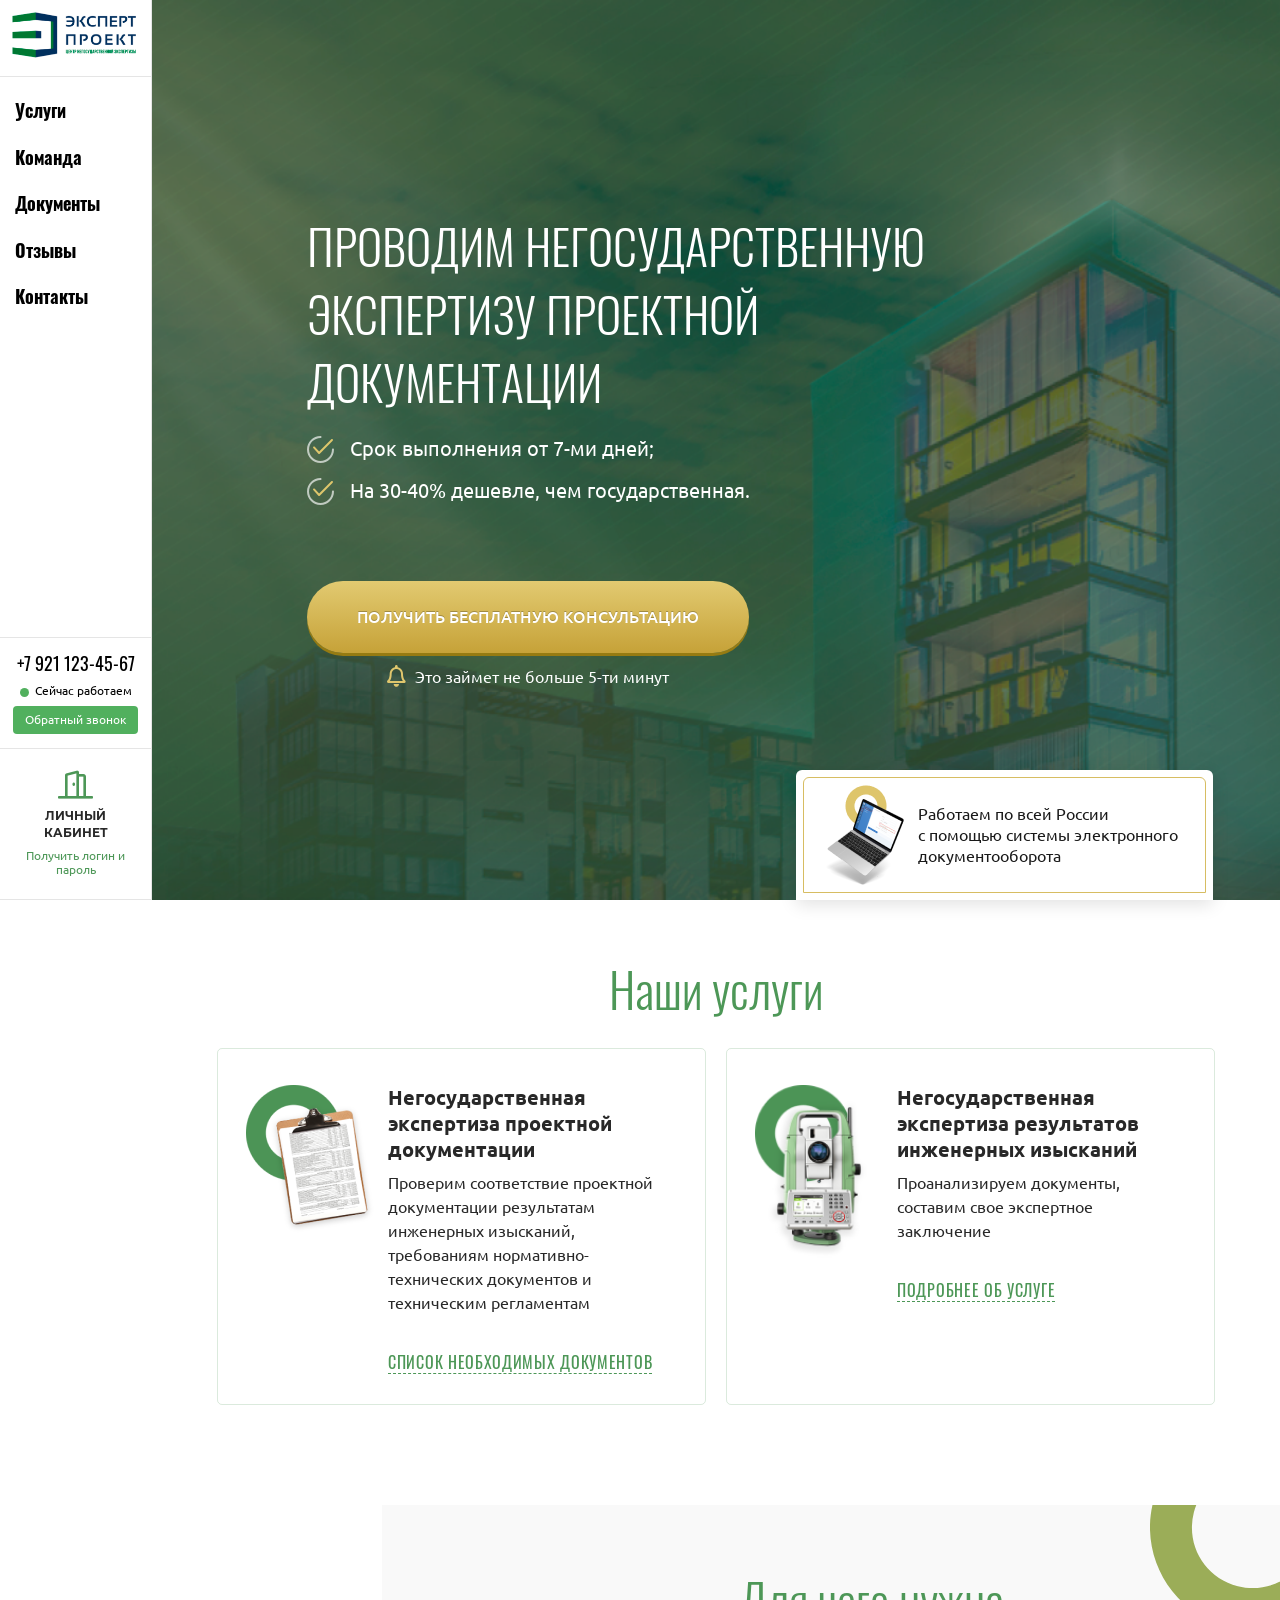
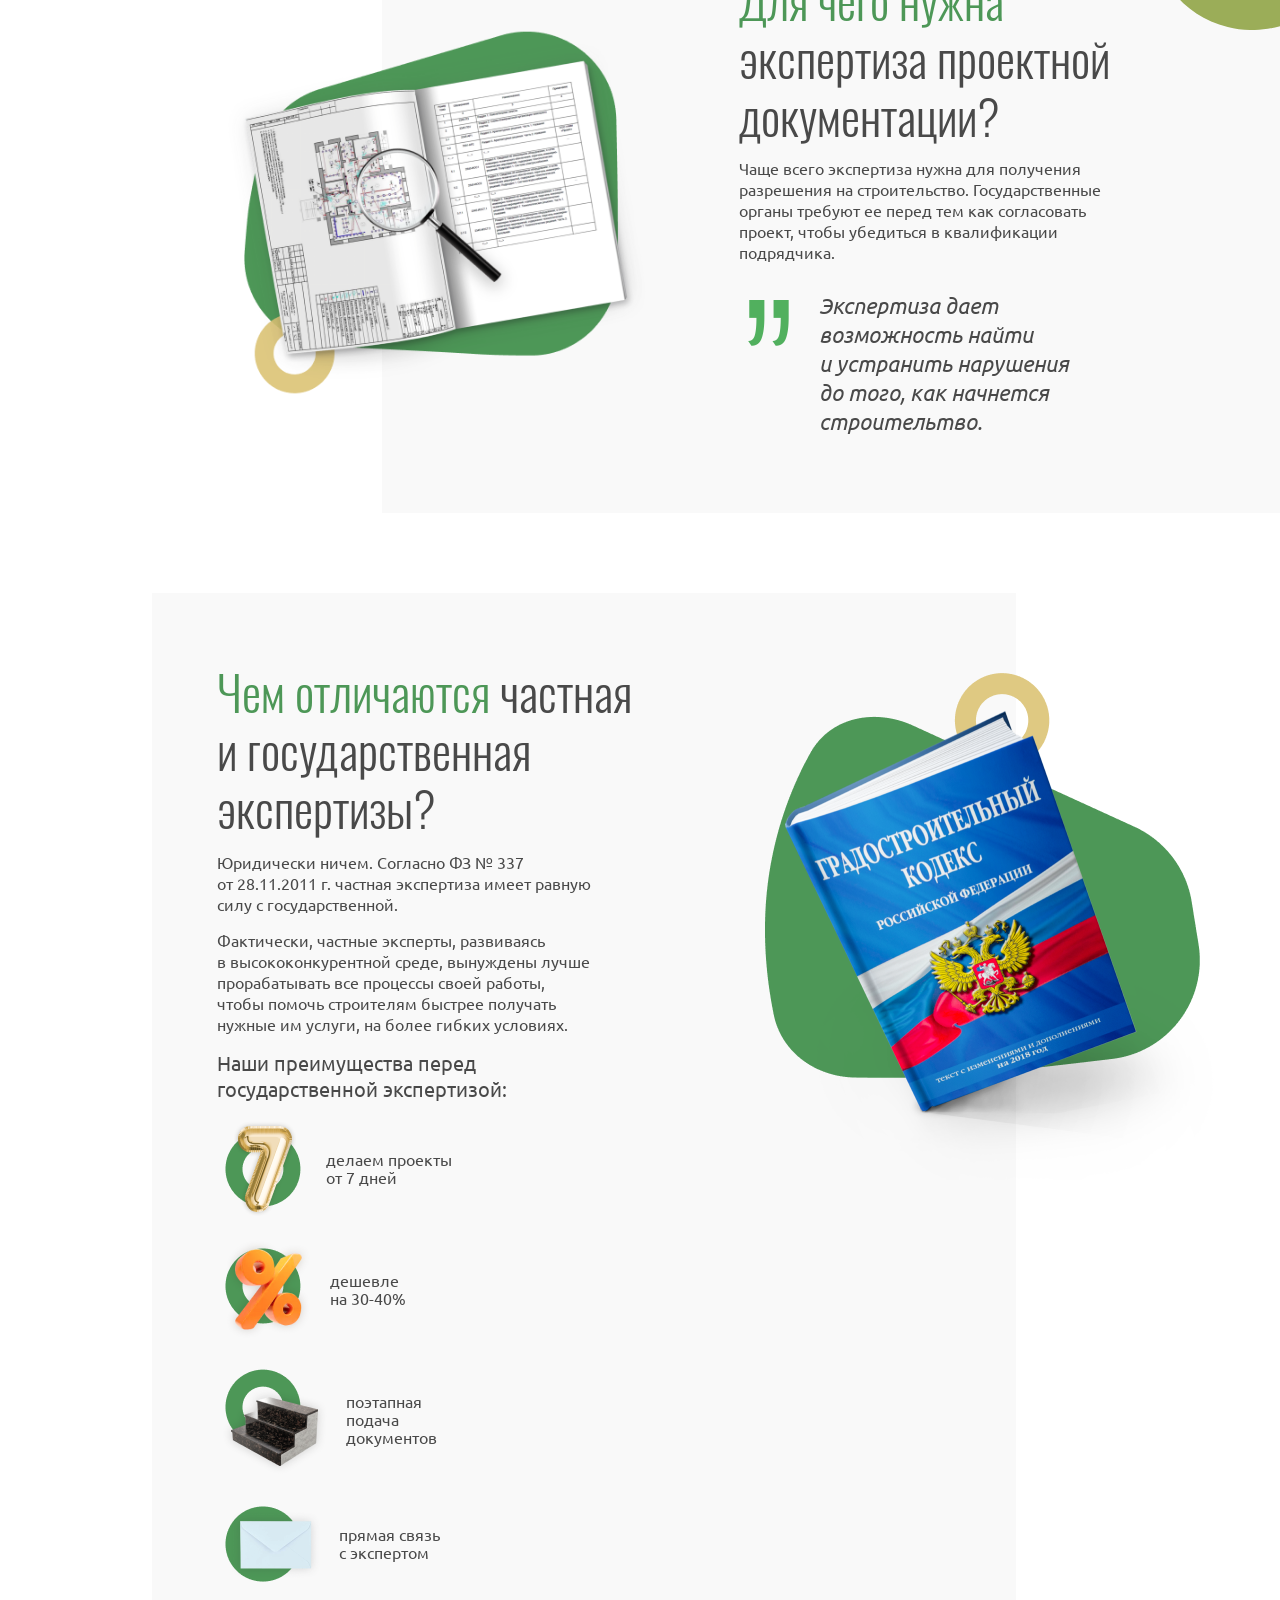
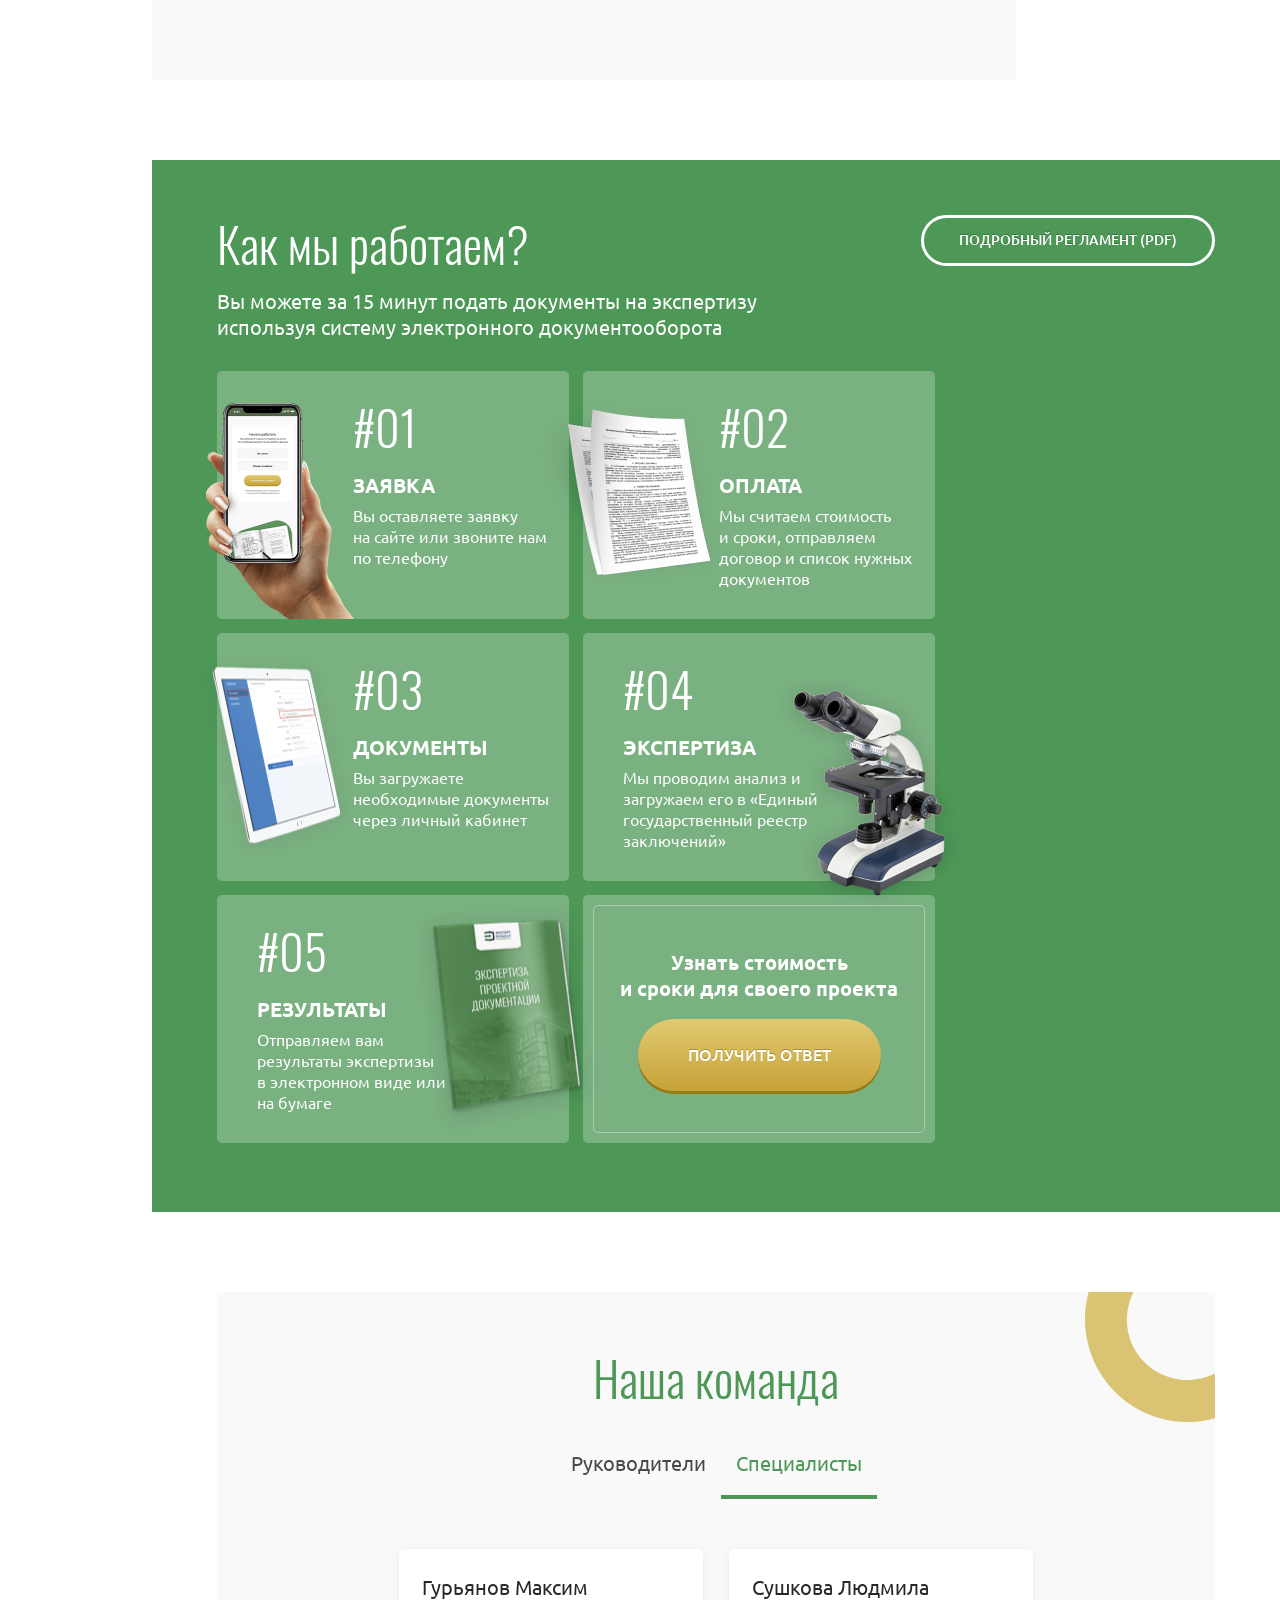
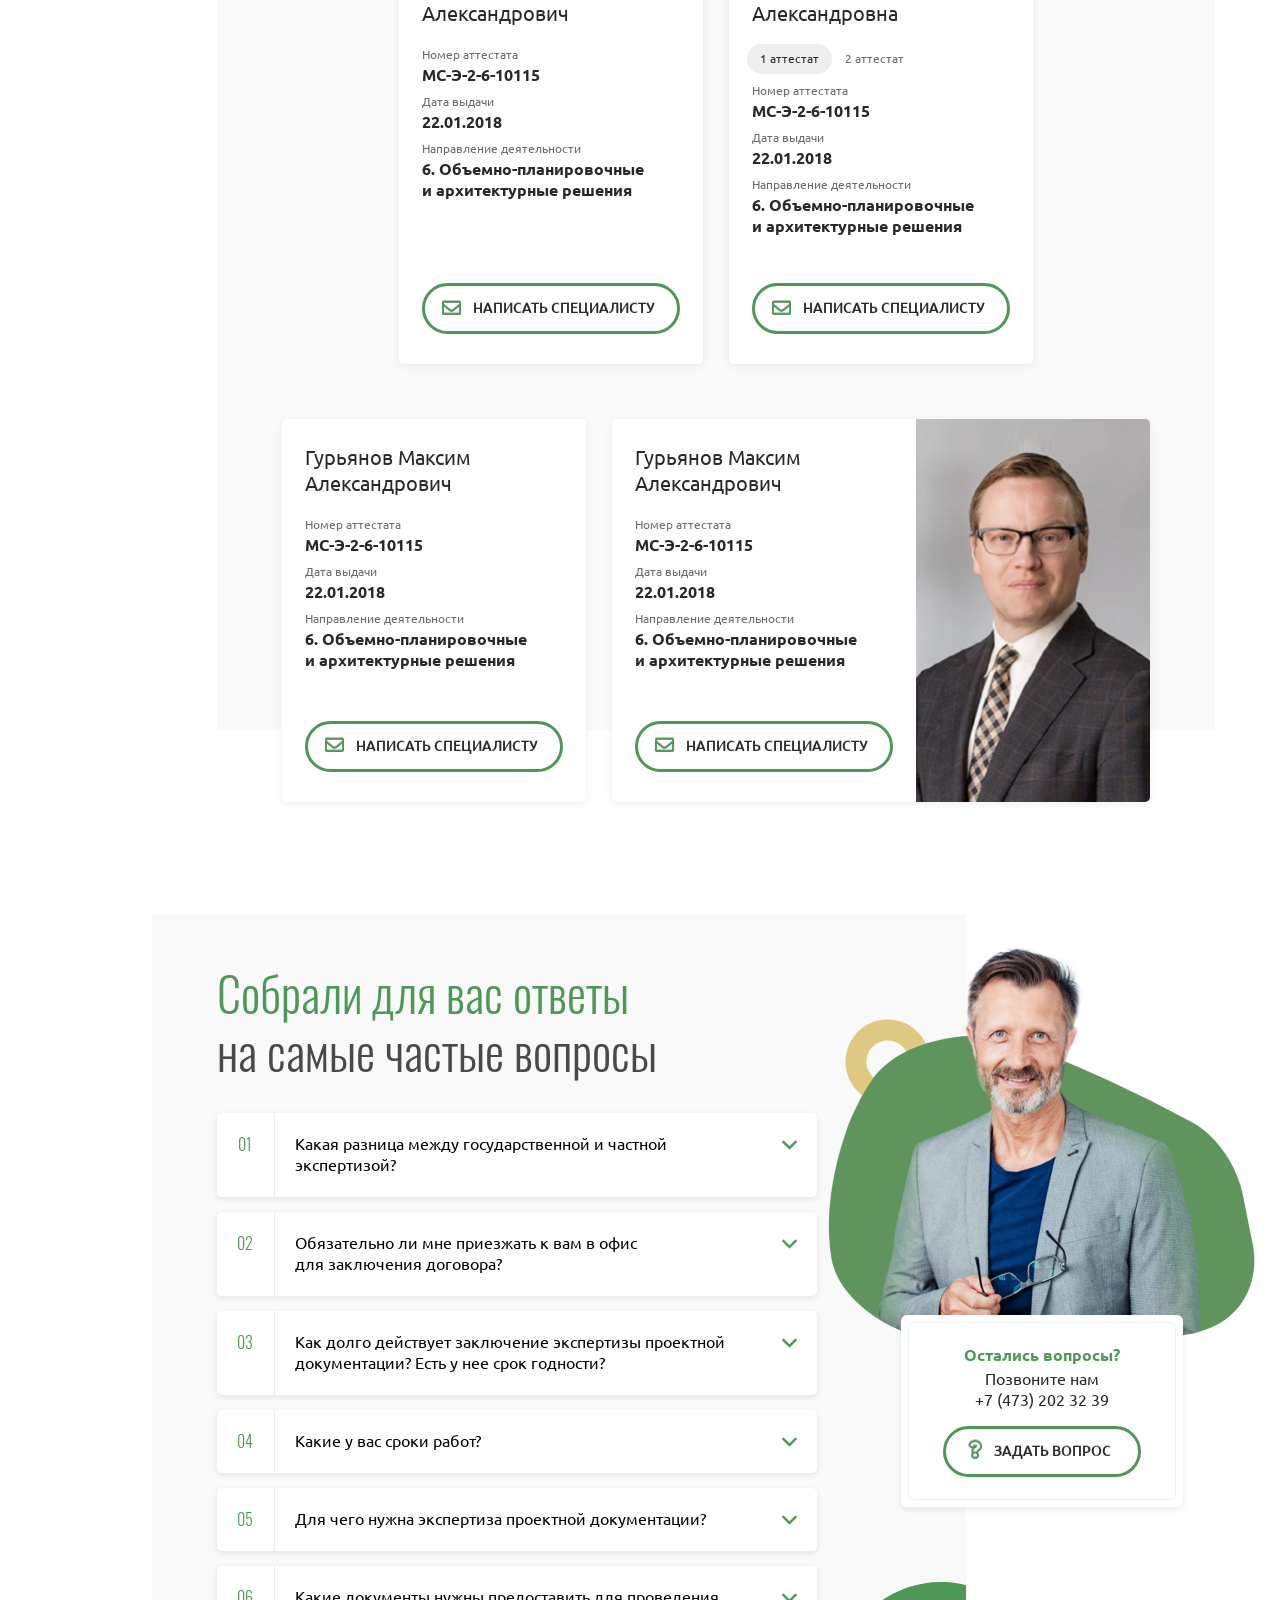
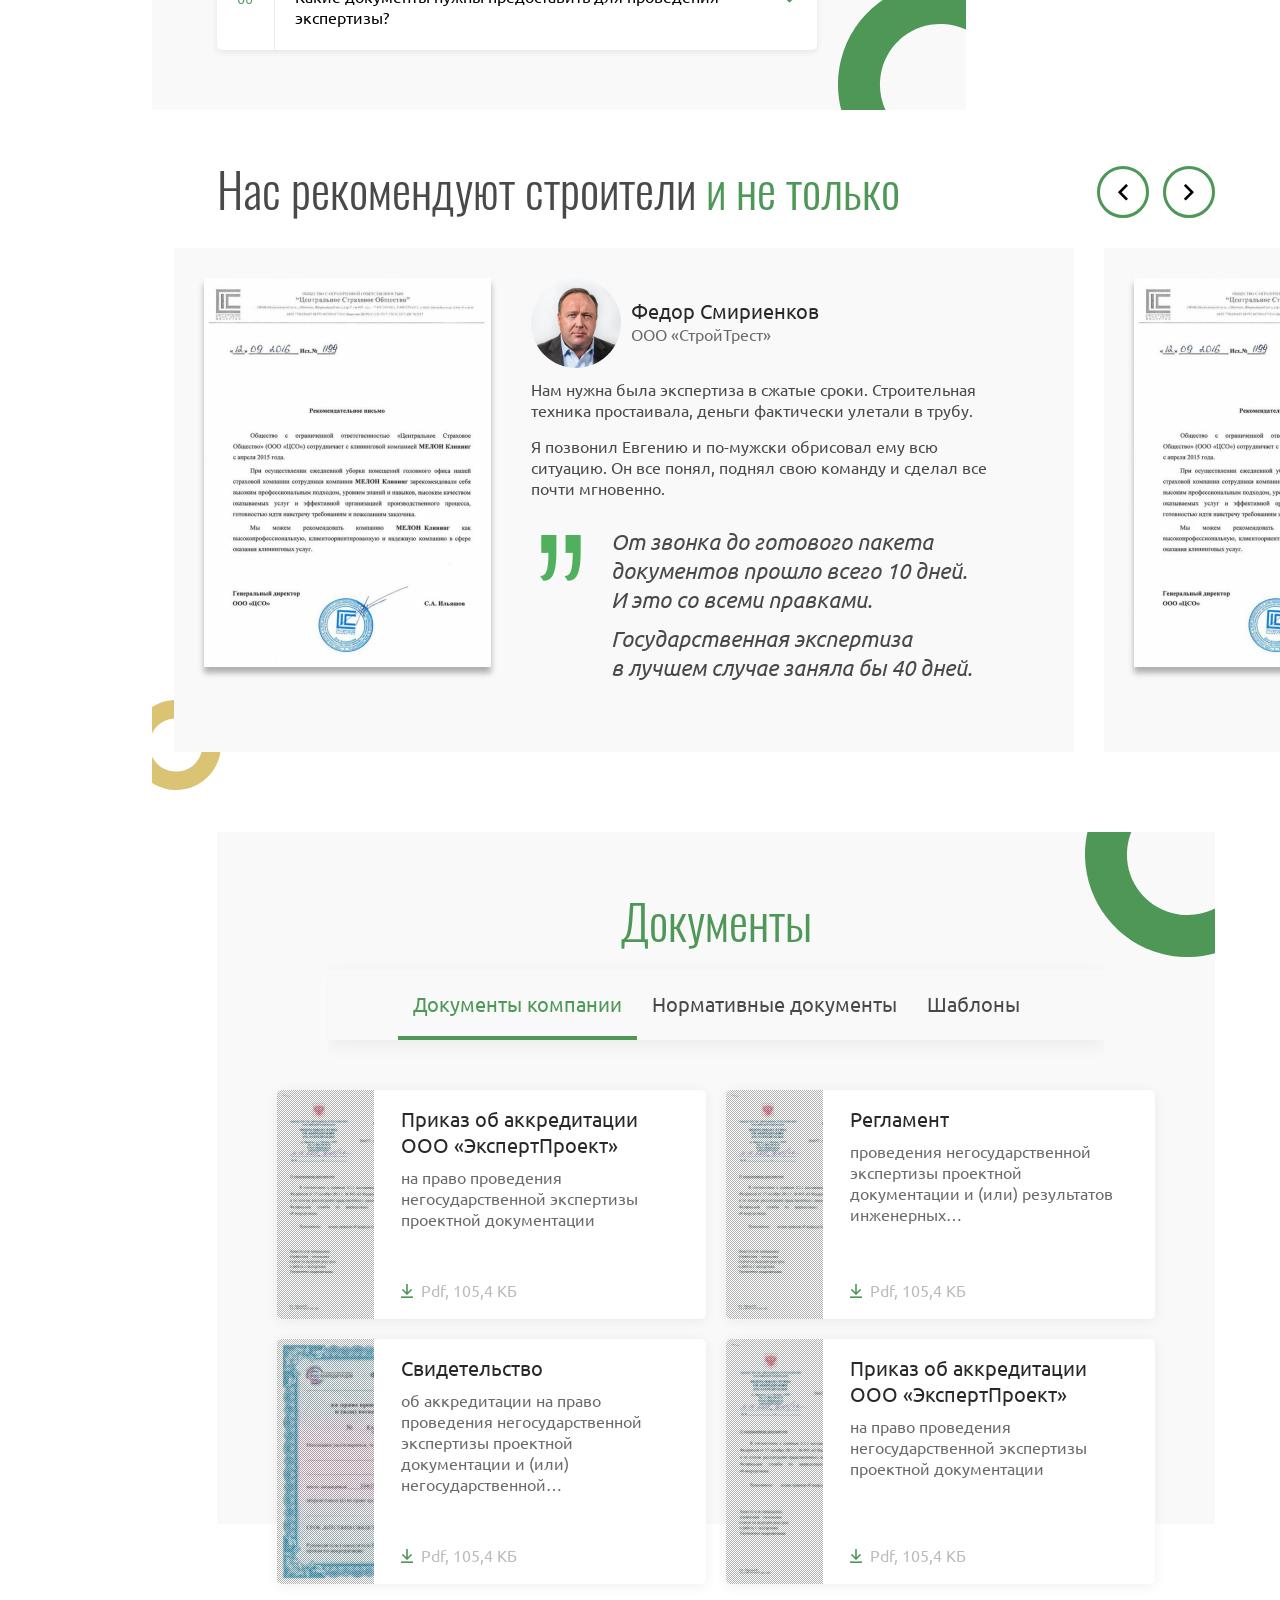
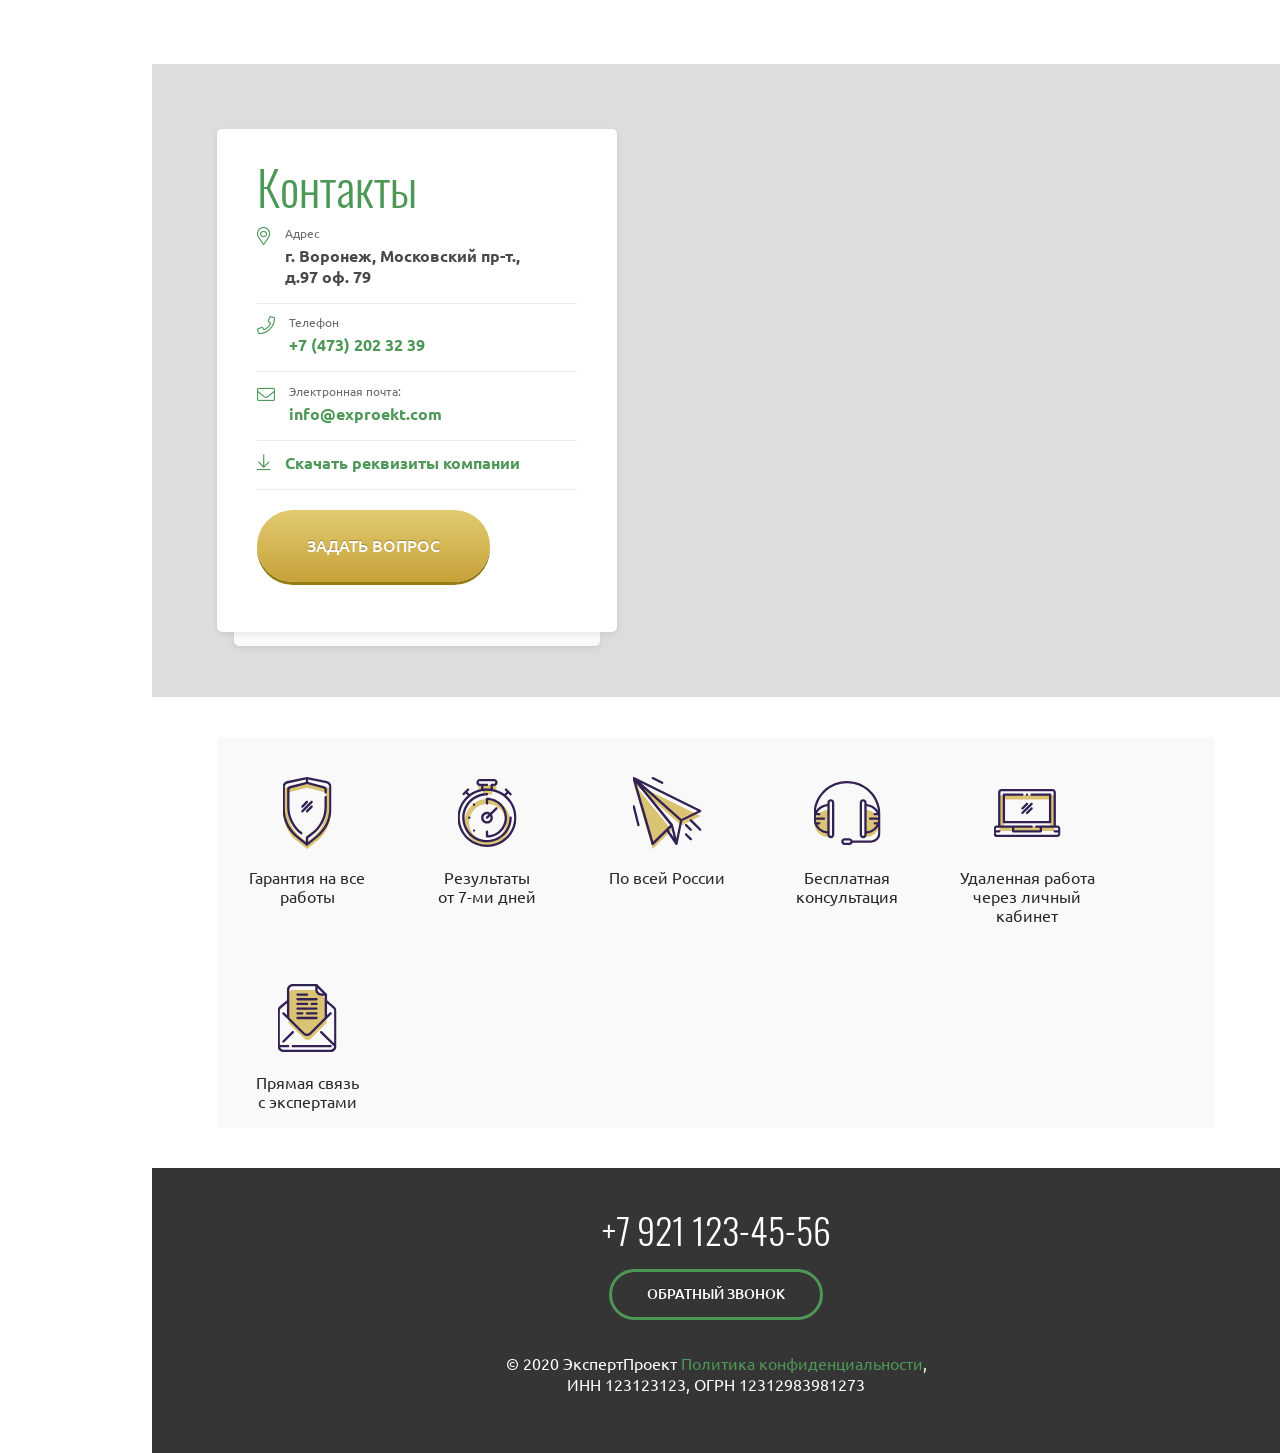
==== commit 5d3a3d4c: "index-page Главная страница без адаптива и модальных окон" ====
--- a/index.html
+++ b/index.html
@@ -96,10 +96,10 @@
 		<div class="info">
 			<div class="wrapper info__wrapper">
 				<div class="info__text">
-					<h2><b>Чем отличаются</b> частная и государственная экспертизы?</h2>
-					<p>Юридически ничем. Согласно ФЗ № 337 от 28.11.2011 г. частная экспертиза имеет равную силу с государственной.</p>
-					<p>Фактически, частные эксперты, развиваясь в высококонкурентной среде, вынуждены лучше прорабатывать все процессы своей работы, чтобы помочь строителям быстрее получать нужные им услуги, на более гибких условиях.</p>
-					<h4>Наши преимущества перед государственной экспертизой:</h4>
+					<h2><b>Чем отличаются</b> частная и&nbsp;государственная экспертизы?</h2>
+					<p>Юридически ничем. Согласно ФЗ № 337 <br>от 28.11.2011 г. частная экспертиза имеет равную <br>силу с государственной.</p>
+					<p>Фактически, частные эксперты, развиваясь <br>в высококонкурентной среде, вынуждены лучше <br>прорабатывать все процессы своей работы, <br>чтобы помочь строителям быстрее получать <br>нужные им услуги, на более гибких условиях.</p>
+					<h4>Наши преимущества перед <br>государственной экспертизой:</h4>
 					<div class="infographics">
 						<div class="infographics__item">
 							<img src="img/7.png" alt="" class="infographics__img">
@@ -107,7 +107,7 @@
 						</div>
 						<div class="infographics__item">
 							<img src="img/percent.png" alt="" class="infographics__img">
-							<div class="infographics__text">дешевле на 30-40%</div>
+							<div class="infographics__text">дешевле <br>на 30-40%</div>
 						</div>
 						<div class="infographics__item">
 							<img src="img/stairs.png" alt="" class="infographics__img">
@@ -133,7 +133,7 @@
 				</div>
 				<div class="box scheme__box">
 					<div class="step-card">
-						<img src="img/scheme/1.png" alt="" class="step-card__img">
+						<img src="img/scheme/1.png" alt="" class="step-card__img step-card__img--left-bottom">
 						<div class="step-card__text">
 							<div class="step-card__index">#01</div>
 							<h4>Заявка</h4>
@@ -156,25 +156,24 @@
 							<p>Вы загружаете необходимые документы через личный кабинет</p>
 						</div>
 					</div>
-					<div class="step-card">
-						<img src="img/scheme/4.png" alt="" class="step-card__img">
+					<div class="step-card step-card--right-image">
+						<img src="img/scheme/4.png" alt="" class="step-card__img step-card__img--right-bottom">
 						<div class="step-card__text">
 							<div class="step-card__index">#04</div>
 							<h4>Экспертиза</h4>
 							<p>Мы проводим анализ и загружаем его в «Единый государственный реестр заключений»</p>
 						</div>
 					</div>
-					<div class="step-card">
-						<img src="img/scheme/5.png" alt="" class="step-card__img">
+					<div class="step-card step-card--right-image">
+						<img src="img/scheme/5.png" alt="" class="step-card__img step-card__img--right">
 						<div class="step-card__text">
 							<div class="step-card__index">#05</div>
 							<h4>Результаты</h4>
-							<p>Отправляем вам результаты экспертизы в электронном виде  -или на бумаге</p>
+							<p>Отправляем вам результаты экспертизы в электронном виде или на бумаге</p>
 						</div>
 					</div>
 					<div class="info-card">
-						<h4><strong>Узнать стоимость и сроки для своего проекта</strong></h4>
+						<h4><strong>Узнать стоимость <br>и сроки для своего проекта</strong></h4>
 						<a href="#" class="btn info-card__btn">получить ответ</a>
 					</div>
 				</div>
@@ -182,15 +181,116 @@
 		</div>
 		<div class="team">
 			<div class="wrapper">
-				<div class="team__head">
-					<h2 style="text-align:center;"><b>Наша команда</b></h2>
-				</div>
-				<ul class="team__nav">
-					<li>Руководители</li>
-					<li>Специалисты</li>
-				</ul>
-				<div class="team__body">
-				
+				<div class="team__inner">
+					<div class="team__head">
+						<h2 style="text-align:center;"><b>Наша команда</b></h2>
+					</div>
+					<ul class="team__nav">
+						<li>Руководители</li>
+						<li class="active">Специалисты</li>
+					</ul>
+					<div class="box team__box">
+						<div class="person-card" data-category="0" style="display:none;">
+							<div class="person-card__main">
+								<div class="person-card__text">
+									<h4>Гурьянов Максим Александрович </h4>
+									<h5>Номер аттестата</h5>
+									<p><strong>МС-Э-2-6-10115</strong></p>
+									<h5>Дата выдачи</h5>
+									<p><strong>22.01.2018</strong></p> 
+									<h5>Направление деятельности</h5>
+									<p><strong>6. Объемно-планировочные и архитектурные решения</strong></p>
+								</div>
+								<a href="#" class="btn btn--thin btn--envelope btn--block person-card__btn">Написать специалисту</a>
+							</div>
+						</div>
+						<div class="person-card person-card--with-img" data-category="0" style="display:none;">
+							<div class="person-card__main">
+								<div class="person-card__text">
+									<h4>Гурьянов Максим Александрович </h4>
+									<h5>Номер аттестата</h5>
+									<p><strong>МС-Э-2-6-10115</strong></p>
+									<h5>Дата выдачи</h5>
+									<p><strong>22.01.2018</strong></p> 
+									<h5>Направление деятельности</h5>
+									<p><strong>6. Объемно-планировочные и архитектурные решения</strong></p>
+								</div>
+								<a href="#" class="btn btn--thin btn--envelope btn--block person-card__btn">Написать специалисту</a>
+							</div>
+							<img src="img/employee.jpg" alt="" class="person-card__img">
+						</div>
+						<div class="person-card" data-category="1">
+							<div class="person-card__main">
+								<div class="person-card__text">
+									<h4>Гурьянов Максим Александрович </h4>
+									<h5>Номер аттестата</h5>
+									<p><strong>МС-Э-2-6-10115</strong></p>
+									<h5>Дата выдачи</h5>
+									<p><strong>22.01.2018</strong></p> 
+									<h5>Направление деятельности</h5>
+									<p><strong>6. Объемно-планировочные и архитектурные решения</strong></p>
+								</div>
+								<a href="#" class="btn btn--thin btn--envelope btn--block person-card__btn">Написать специалисту</a>
+							</div>
+						</div>
+						<div class="person-card" data-category="1">
+							<div class="person-card__main">
+								<div class="person-card__text">
+									<h4>Сушкова Людмила Александровна</h4>
+									<div class="person-card__nav">
+										<span class="person-card__trigger person-card__trigger--active">1 аттестат</span>
+										<span class="person-card__trigger">2 аттестат</span>
+									</div>
+									<div class="person-card__tab">
+										<h5>Номер аттестата</h5>
+										<p><strong>МС-Э-2-6-10115</strong></p>
+										<h5>Дата выдачи</h5>
+										<p><strong>22.01.2018</strong></p> 
+										<h5>Направление деятельности</h5>
+										<p><strong>6. Объемно-планировочные и архитектурные решения</strong></p>
+									</div>
+									<div class="person-card__tab" style="display:none;">
+										<h5>Номер аттестата</h5>
+										<p><strong>9992-21-80</strong></p>
+										<h5>Дата выдачи</h5>
+										<p><strong>30.02.2018</strong></p> 
+										<h5>Направление деятельности</h5>
+										<p><strong>7. Проверка табов в карточках сотрудников</strong></p>
+									</div>
+								</div>
+								<a href="#" class="btn btn--thin btn--envelope btn--block person-card__btn">Написать специалисту</a>
+							</div>
+						</div>
+						<div class="person-card" data-category="1">
+							<div class="person-card__main">
+								<div class="person-card__text">
+									<h4>Гурьянов Максим Александрович </h4>
+									<h5>Номер аттестата</h5>
+									<p><strong>МС-Э-2-6-10115</strong></p>
+									<h5>Дата выдачи</h5>
+									<p><strong>22.01.2018</strong></p> 
+									<h5>Направление деятельности</h5>
+									<p><strong>6. Объемно-планировочные и архитектурные решения</strong></p>
+								</div>
+								<a href="#" class="btn btn--thin btn--envelope btn--block person-card__btn">Написать специалисту</a>
+							</div>
+						</div>
+						<div class="person-card person-card--with-img" data-category="1">
+							<div class="person-card__main">
+								<div class="person-card__text">
+									<h4>Гурьянов Максим Александрович </h4>
+									<h5>Номер аттестата</h5>
+									<p><strong>МС-Э-2-6-10115</strong></p>
+									<h5>Дата выдачи</h5>
+									<p><strong>22.01.2018</strong></p> 
+									<h5>Направление деятельности</h5>
+									<p><strong>6. Объемно-планировочные и архитектурные решения</strong></p>
+								</div>
+								<a href="#" class="btn btn--thin btn--envelope btn--block person-card__btn">Написать специалисту</a>
+							</div>
+							<img src="img/employee.jpg" alt="" class="person-card__img">
+						</div>						
+					</div>
 				</div>
 			</div>
 		</div>
--- a/css/style.css
+++ b/css/style.css
@@ -157,7 +157,7 @@
   vertical-align: top;
   background: -webkit-gradient(linear, left top, left bottom, from(#E2CA71), to(#C6A238));
   background: linear-gradient(180deg, #E2CA71 0%, #C6A238 100%);
-  font: normal bold 16px/1.5 Ubuntu, sans-serif;
+  font: normal 500 16px/1.5 Ubuntu, sans-serif;
   padding: 24px 50px;
   color: #fff;
   text-shadow: 0px -1px 0px rgba(0, 0, 0, 0.246449);
@@ -191,6 +191,10 @@
           box-shadow: none;
   font-size: 14px;
 }
+.btn--white {
+  color: #fff;
+  border-color: #fff;
+}
 .btn--block {
   display: block;
   width: 100%;
@@ -208,6 +212,17 @@
   margin-right: 0.6315789474em;
   margin-left: -0.2631578947em;
 }
+.btn--envelope:before {
+  content: "";
+  font-family: "Font Awesome 5 Pro";
+  font-size: 1.3571428571em;
+  line-height: 0.76;
+  font-weight: 400;
+  color: #4D9757;
+  vertical-align: -0.1em;
+  margin-right: 0.6315789474em;
+  margin-left: -0.2631578947em;
+}
 
 /*заголовки */
 h1, h2, h3, h4, h5, h6 {
@@ -258,6 +273,13 @@
 }
 h4:last-child {
   margin-bottom: 0;
+}
+
+h5 {
+  font-size: 12px;
+  line-height: 1.75;
+  font-weight: inherit;
+  margin: 0;
 }
 
 /*списки */
@@ -539,6 +561,58 @@
   border-bottom-left-radius: 0;
 }
 
+.info {
+  padding: 70px 0;
+  margin: 0 0 80px;
+  background: linear-gradient(to right, #f9f9f9 calc(50% + 300px), transparent calc(50% + 300px));
+}
+.info:last-child {
+  margin-bottom: 0;
+}
+.info__wrapper {
+  display: -webkit-box;
+  display: -ms-flexbox;
+  display: flex;
+  -webkit-box-align: start;
+      -ms-flex-align: start;
+          align-items: flex-start;
+  -webkit-box-pack: justify;
+      -ms-flex-pack: justify;
+          justify-content: space-between;
+}
+.info__text {
+  -ms-flex-preferred-size: 540px;
+      flex-basis: 540px;
+  margin-right: 30px;
+}
+.info__img {
+  -ms-flex-preferred-size: 451px;
+      flex-basis: 451px;
+}
+
+.infographics {
+  display: -webkit-box;
+  display: -ms-flexbox;
+  display: flex;
+  -ms-flex-wrap: wrap;
+      flex-wrap: wrap;
+  margin: 0 -20px;
+}
+.infographics__item {
+  width: 240px;
+  margin: 0 20px 20px;
+  display: -webkit-box;
+  display: -ms-flexbox;
+  display: flex;
+  -webkit-box-align: center;
+      -ms-flex-align: center;
+          align-items: center;
+  line-height: normal;
+}
+.infographics__img {
+  margin: 0 17px 0 0;
+}
+
 .service-card {
   width: calc(50% - 20px);
   margin: 0 10px 20px;
@@ -639,6 +713,261 @@
   margin-bottom: 0;
 }
 
+.step-card {
+  margin: 0 7px 14px;
+  background-color: rgba(255, 255, 255, 0.25);
+  position: relative;
+  width: 352px;
+  padding: 27px 16px 29px 136px;
+  border-radius: 5px;
+}
+.step-card--right-image {
+  padding-left: 40px;
+  padding-right: 112px;
+}
+.step-card__img {
+  position: absolute;
+  right: 215px;
+  top: 50%;
+  pointer-events: none;
+  -webkit-transform: translateY(-50%);
+          transform: translateY(-50%);
+}
+.step-card__img--left-bottom {
+  bottom: 0;
+  top: auto;
+  -webkit-transform: none;
+          transform: none;
+}
+.step-card__img--right {
+  right: auto;
+  left: 197px;
+}
+.step-card__img--right-bottom {
+  left: 195px;
+  right: auto;
+  top: auto;
+  bottom: -32px;
+  -webkit-transform: none;
+          transform: none;
+}
+.step-card__index {
+  font: normal 300 48px/1.21 Oswald, sans-serif;
+  margin: 0 0 0.3541666667em;
+}
+.step-card__index:last-child {
+  margin-bottom: 0;
+}
+.step-card h4 {
+  font-weight: bold;
+  text-transform: uppercase;
+  margin: 0 0 0.35em;
+}
+.step-card h4:last-child {
+  margin-bottom: 0;
+}
+
+.info-card {
+  margin: 0 7px 14px;
+  background-color: rgba(255, 255, 255, 0.25);
+  position: relative;
+  width: 352px;
+  padding: 55px 16px 40px;
+  border-radius: 5px;
+  text-align: center;
+}
+.info-card:before {
+  content: "";
+  display: block;
+  position: absolute;
+  top: 10px;
+  left: 10px;
+  width: calc(100% - 20px);
+  height: calc(100% - 20px);
+  border: 1px solid rgba(255, 255, 255, 0.35);
+  border-radius: inherit;
+  pointer-events: none;
+}
+
+.scheme {
+  background-color: #4D9757;
+  color: #fff;
+  padding: 55px 0;
+  margin: 0 0 80px;
+}
+.scheme:last-child {
+  margin-bottom: 0;
+}
+.scheme__head {
+  display: -webkit-box;
+  display: -ms-flexbox;
+  display: flex;
+  -webkit-box-align: start;
+      -ms-flex-align: start;
+          align-items: flex-start;
+  -webkit-box-pack: justify;
+      -ms-flex-pack: justify;
+          justify-content: space-between;
+  margin: 0 0 30px;
+}
+.scheme__head:last-child {
+  margin-bottom: 0;
+}
+.scheme__text {
+  -webkit-box-flex: 0;
+      -ms-flex: 0 1 620px;
+          flex: 0 1 620px;
+  padding-right: 10px;
+}
+.scheme__box {
+  margin: 0 -7px;
+}
+
+.person-card {
+  margin: 0 13px 55px;
+  background-color: #fff;
+  border-radius: 5px;
+  overflow: hidden;
+  -webkit-box-shadow: 0px 2px 9px rgba(0, 0, 0, 0.0644121);
+          box-shadow: 0px 2px 9px rgba(0, 0, 0, 0.0644121);
+  display: -webkit-box;
+  display: -ms-flexbox;
+  display: flex;
+  color: #282828;
+}
+.person-card__main {
+  width: 304px;
+  padding: 26px 23px 30px;
+  display: -webkit-box;
+  display: -ms-flexbox;
+  display: flex;
+  -webkit-box-orient: vertical;
+  -webkit-box-direction: normal;
+      -ms-flex-direction: column;
+          flex-direction: column;
+}
+.person-card__main h5 {
+  color: #6a6a6a;
+}
+.person-card__main p {
+  margin: 0 0 0.3125em;
+}
+.person-card__main p:last-child {
+  margin-bottom: 0;
+}
+.person-card__text {
+  margin: 0 0 46px;
+}
+.person-card__nav {
+  display: -webkit-box;
+  display: -ms-flexbox;
+  display: flex;
+  -webkit-box-align: center;
+      -ms-flex-align: center;
+          align-items: center;
+  -ms-flex-wrap: wrap;
+      flex-wrap: wrap;
+  margin: 0 -5px;
+}
+.person-card__trigger {
+  display: inline-block;
+  color: #6a6a6a;
+  font-size: 12px;
+  line-height: 1;
+  padding: 9px 13px;
+  border-radius: 100px;
+  cursor: pointer;
+  -webkit-user-select: none;
+     -moz-user-select: none;
+      -ms-user-select: none;
+          user-select: none;
+  margin: 0 0 6px;
+}
+.person-card__trigger--active {
+  background-color: #eee;
+  color: #282828;
+}
+.person-card__btn {
+  margin: auto 0 0;
+}
+.person-card__img {
+  width: 234px;
+  height: 100%;
+  -o-object-fit: cover;
+     object-fit: cover;
+  -o-object-position: center;
+     object-position: center;
+}
+
+.team__inner {
+  padding: 57px;
+  background: url(../img/brown-circle.svg) no-repeat right -75px top -75px, linear-gradient(to top, transparent 184px, #F9F9F9 184px);
+}
+.team__head {
+  margin: 0 0 22px;
+}
+.team__head:last-child {
+  margin-bottom: 0;
+}
+.team__nav {
+  list-style: none;
+  margin: 0;
+  padding: 0;
+  display: -webkit-box;
+  display: -ms-flexbox;
+  display: flex;
+  -webkit-box-align: end;
+      -ms-flex-align: end;
+          align-items: flex-end;
+  -ms-flex-wrap: wrap;
+      flex-wrap: wrap;
+  -webkit-box-pack: center;
+      -ms-flex-pack: center;
+          justify-content: center;
+  font-size: 20px;
+  line-height: 1.3;
+  margin: 0 0 50px;
+}
+.team__nav > li {
+  margin: 0;
+}
+.team__nav:last-child {
+  margin-bottom: 0;
+}
+.team__nav > li {
+  display: inline-block;
+  position: relative;
+  padding: 1.1em 0.75em;
+  cursor: pointer;
+  -webkit-user-select: none;
+     -moz-user-select: none;
+      -ms-user-select: none;
+          user-select: none;
+  -webkit-transition: all 0.3s ease;
+  transition: all 0.3s ease;
+}
+.team__nav > li:before {
+  content: "";
+  display: block;
+  position: absolute;
+  bottom: 0;
+  left: 0;
+  width: 100%;
+  border-bottom: 4px solid transparent;
+}
+.team__nav > li.active {
+  color: #4D9757;
+}
+.team__nav > li.active:before {
+  border-color: #4D9757;
+}
+.team__box {
+  margin: 0 -13px;
+  -webkit-box-pack: center;
+      -ms-flex-pack: center;
+          justify-content: center;
+}
+
 .person {
   text-align: center;
 }
@@ -771,9 +1100,6 @@
   pointer-events: none;
   -webkit-transition: all 0.3s ease;
   transition: all 0.3s ease;
-}
-.faq__question--active {
-  padding-bottom: 18px;
 }
 .faq__question--active:after {
   -webkit-transform: rotate(180deg);
@@ -1235,6 +1561,10 @@
   .btn--thin:hover:before {
     color: inherit;
   }
+  .btn--white:hover {
+    background-color: #fff;
+    color: #4D9757;
+  }
 
   .doc-card__pic {
     -webkit-transition: all 0.3s ease;
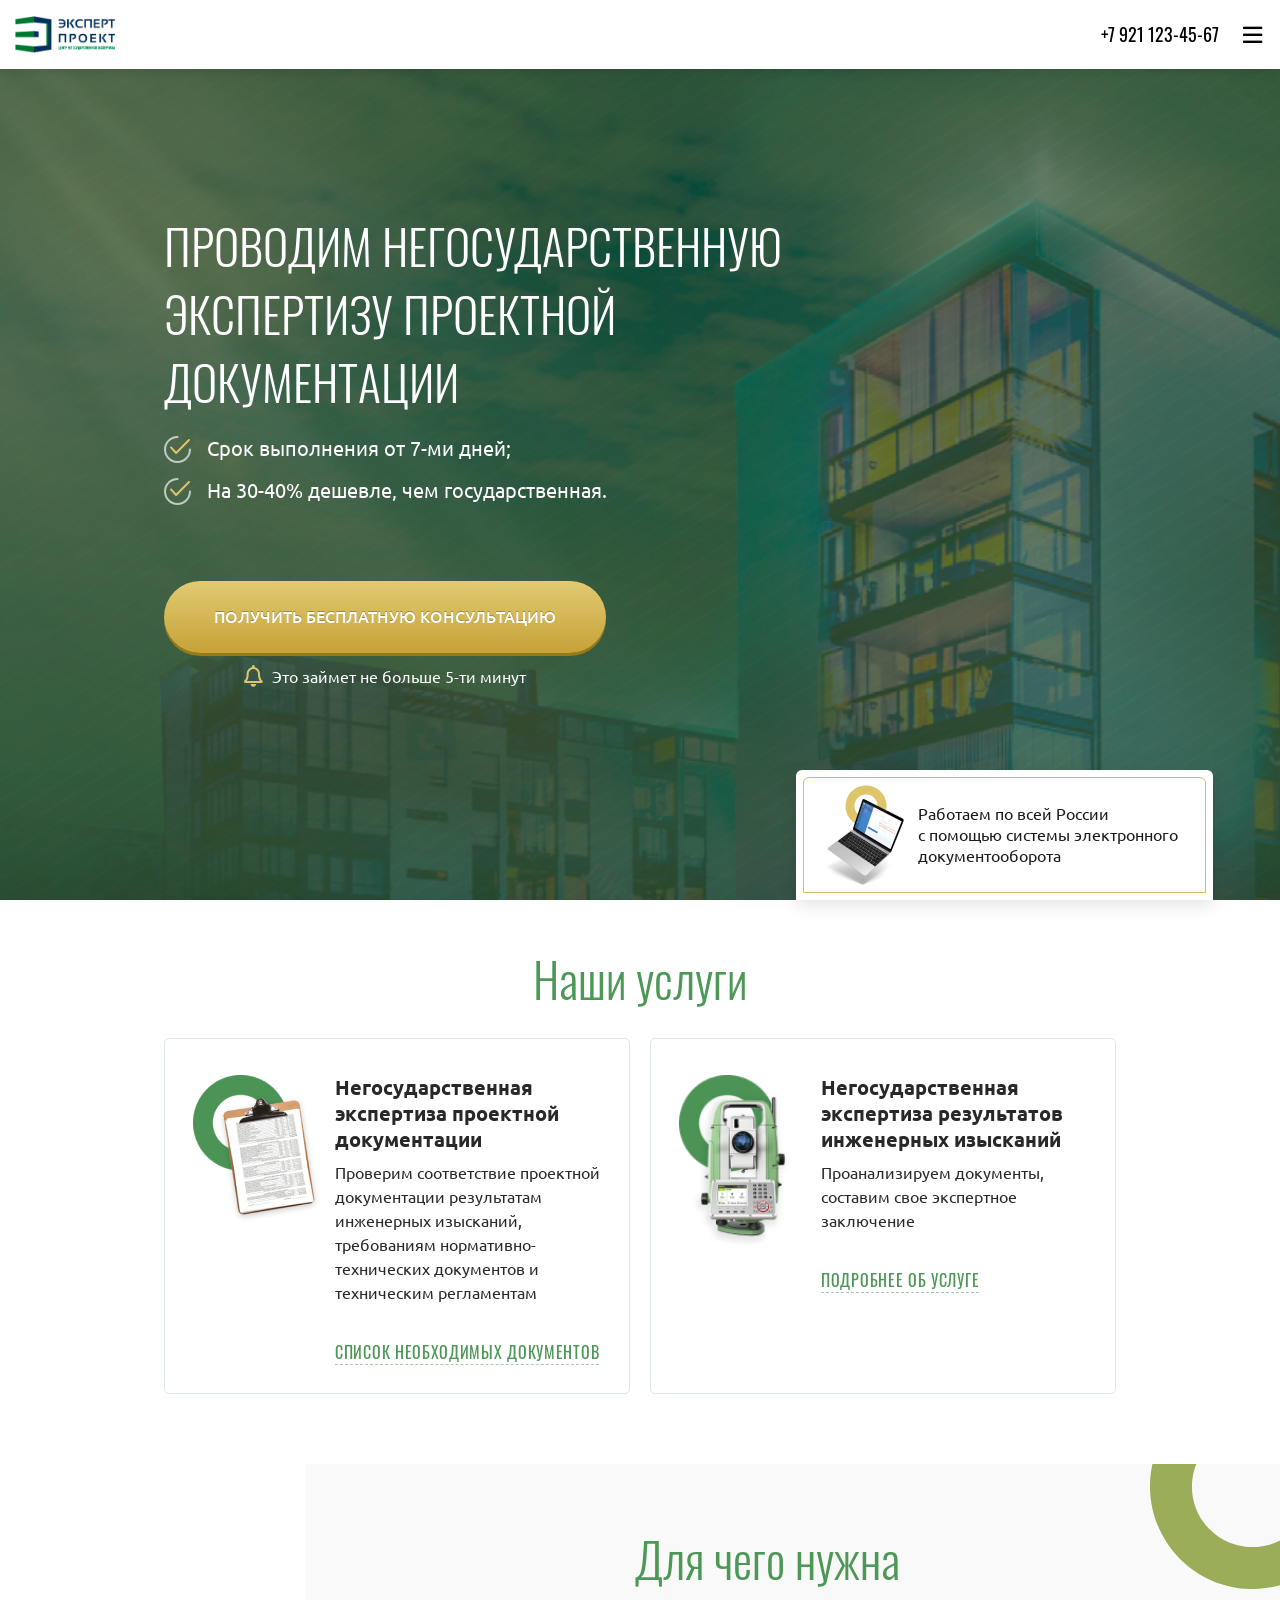
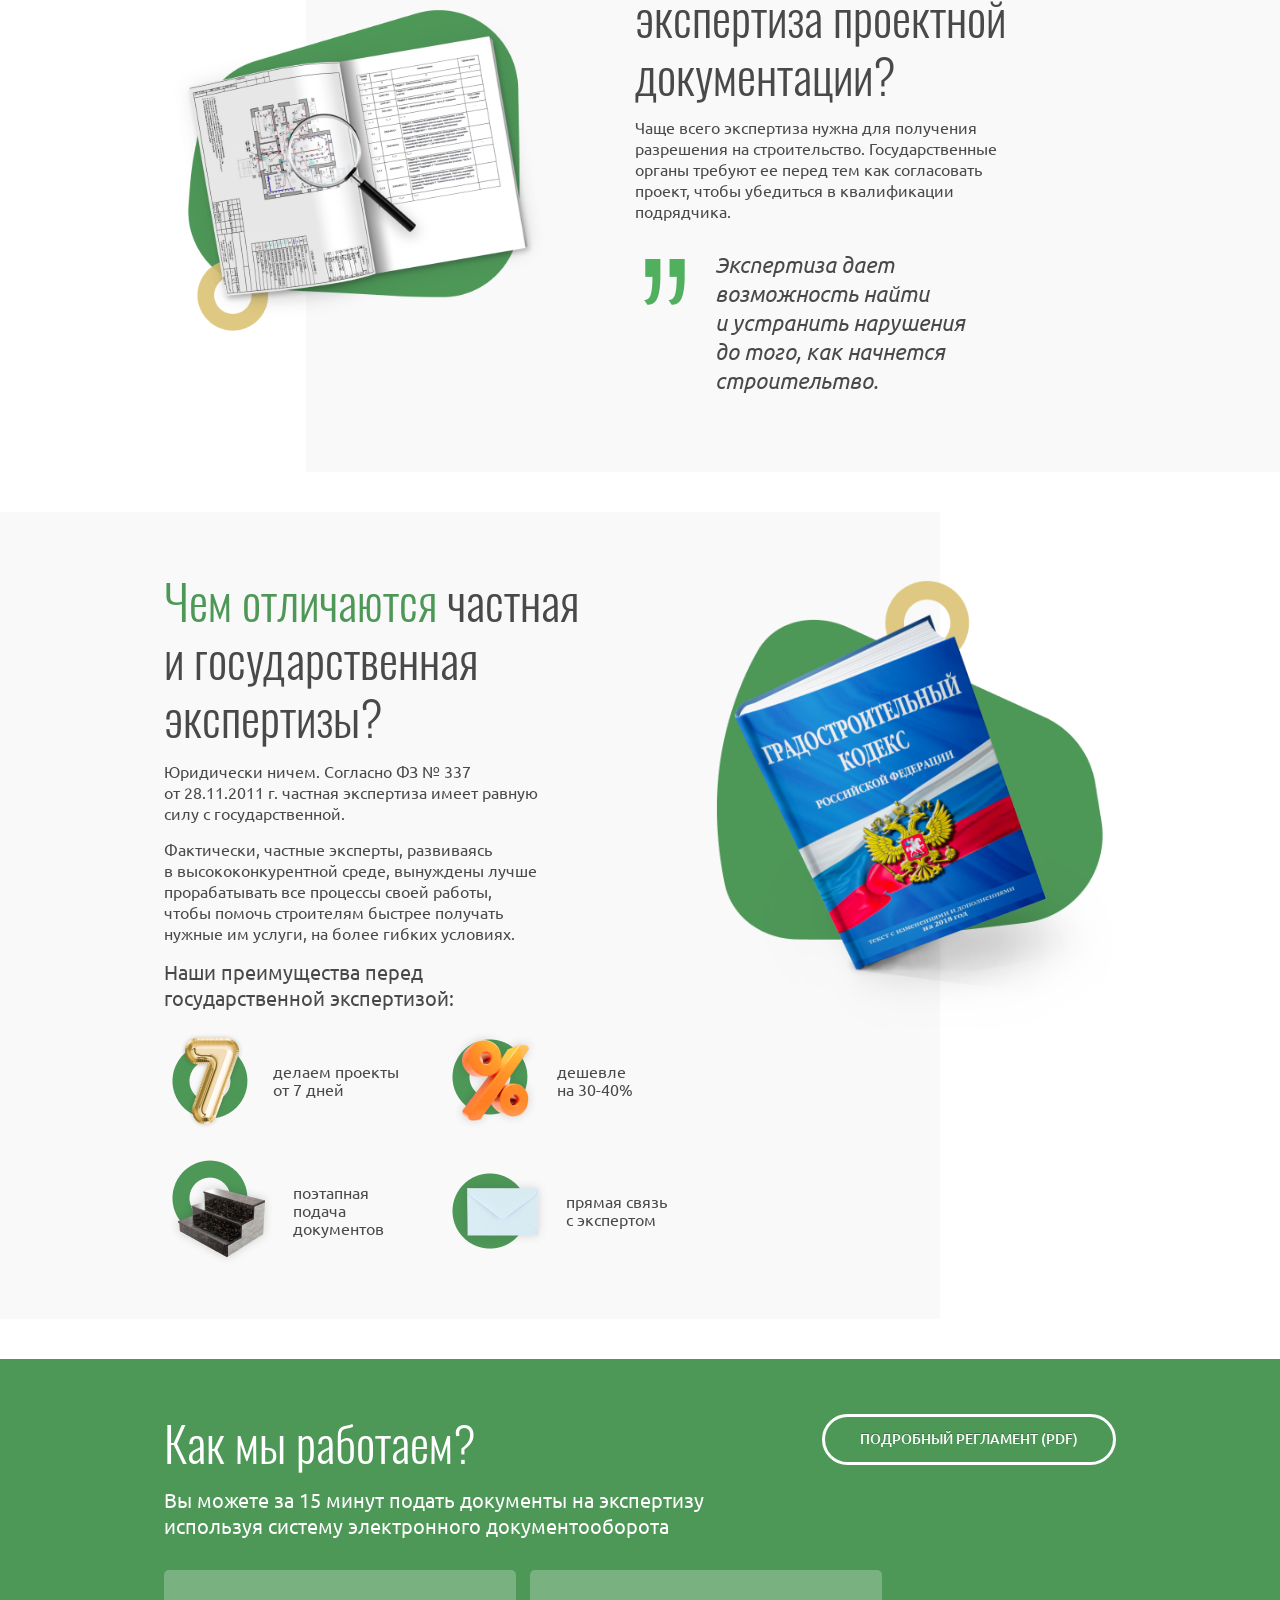
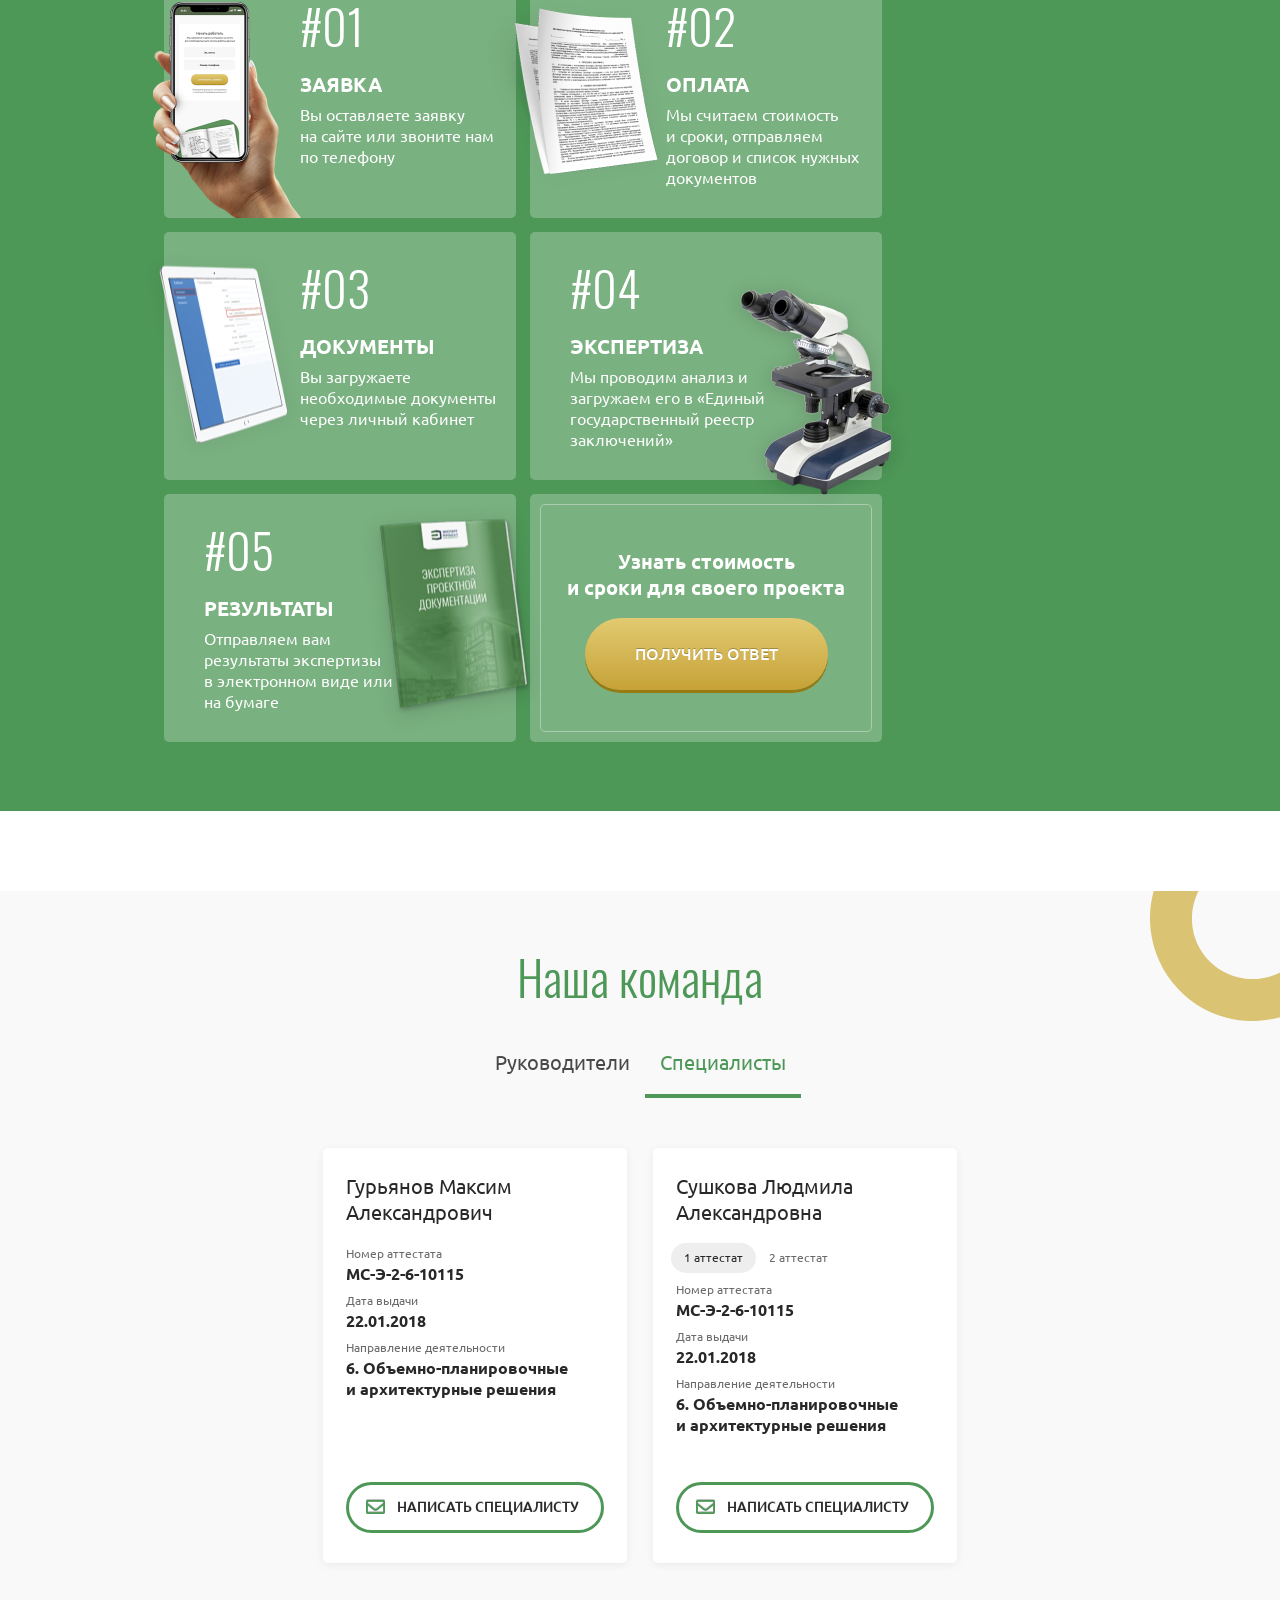
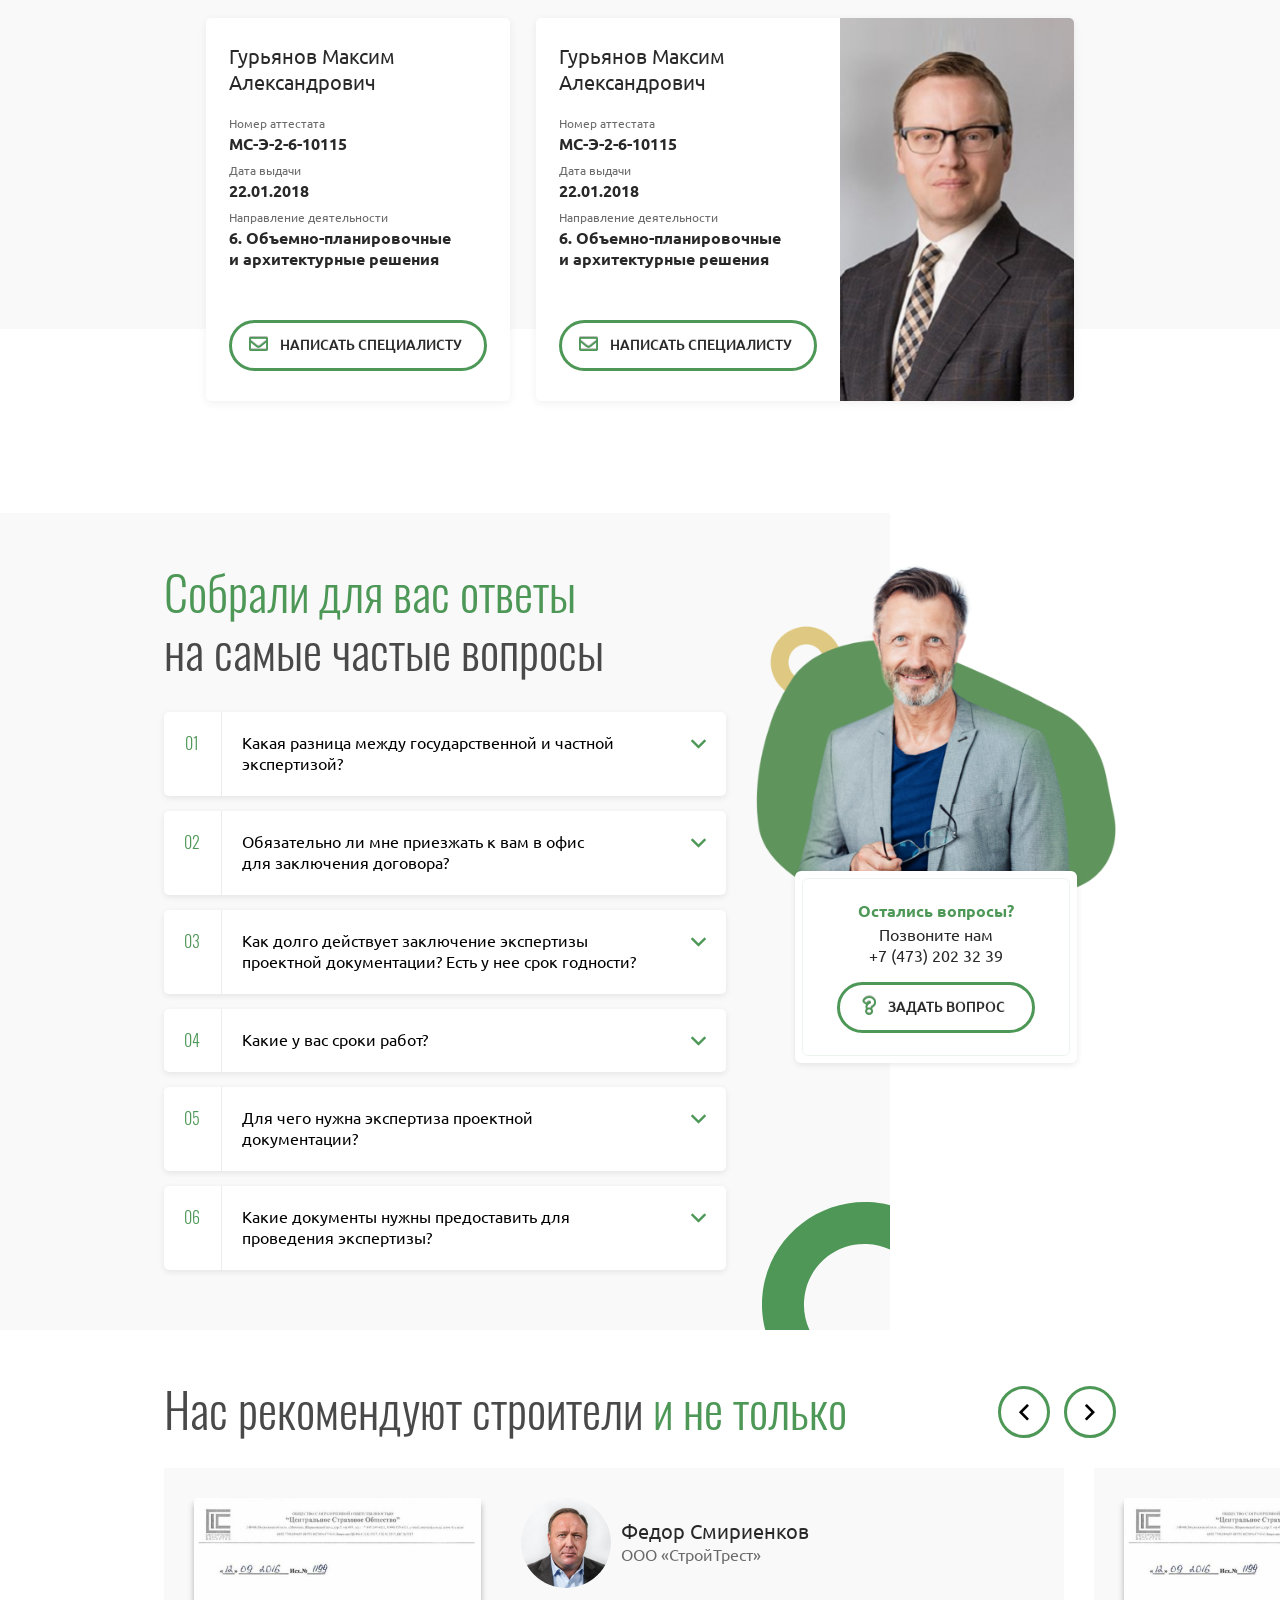
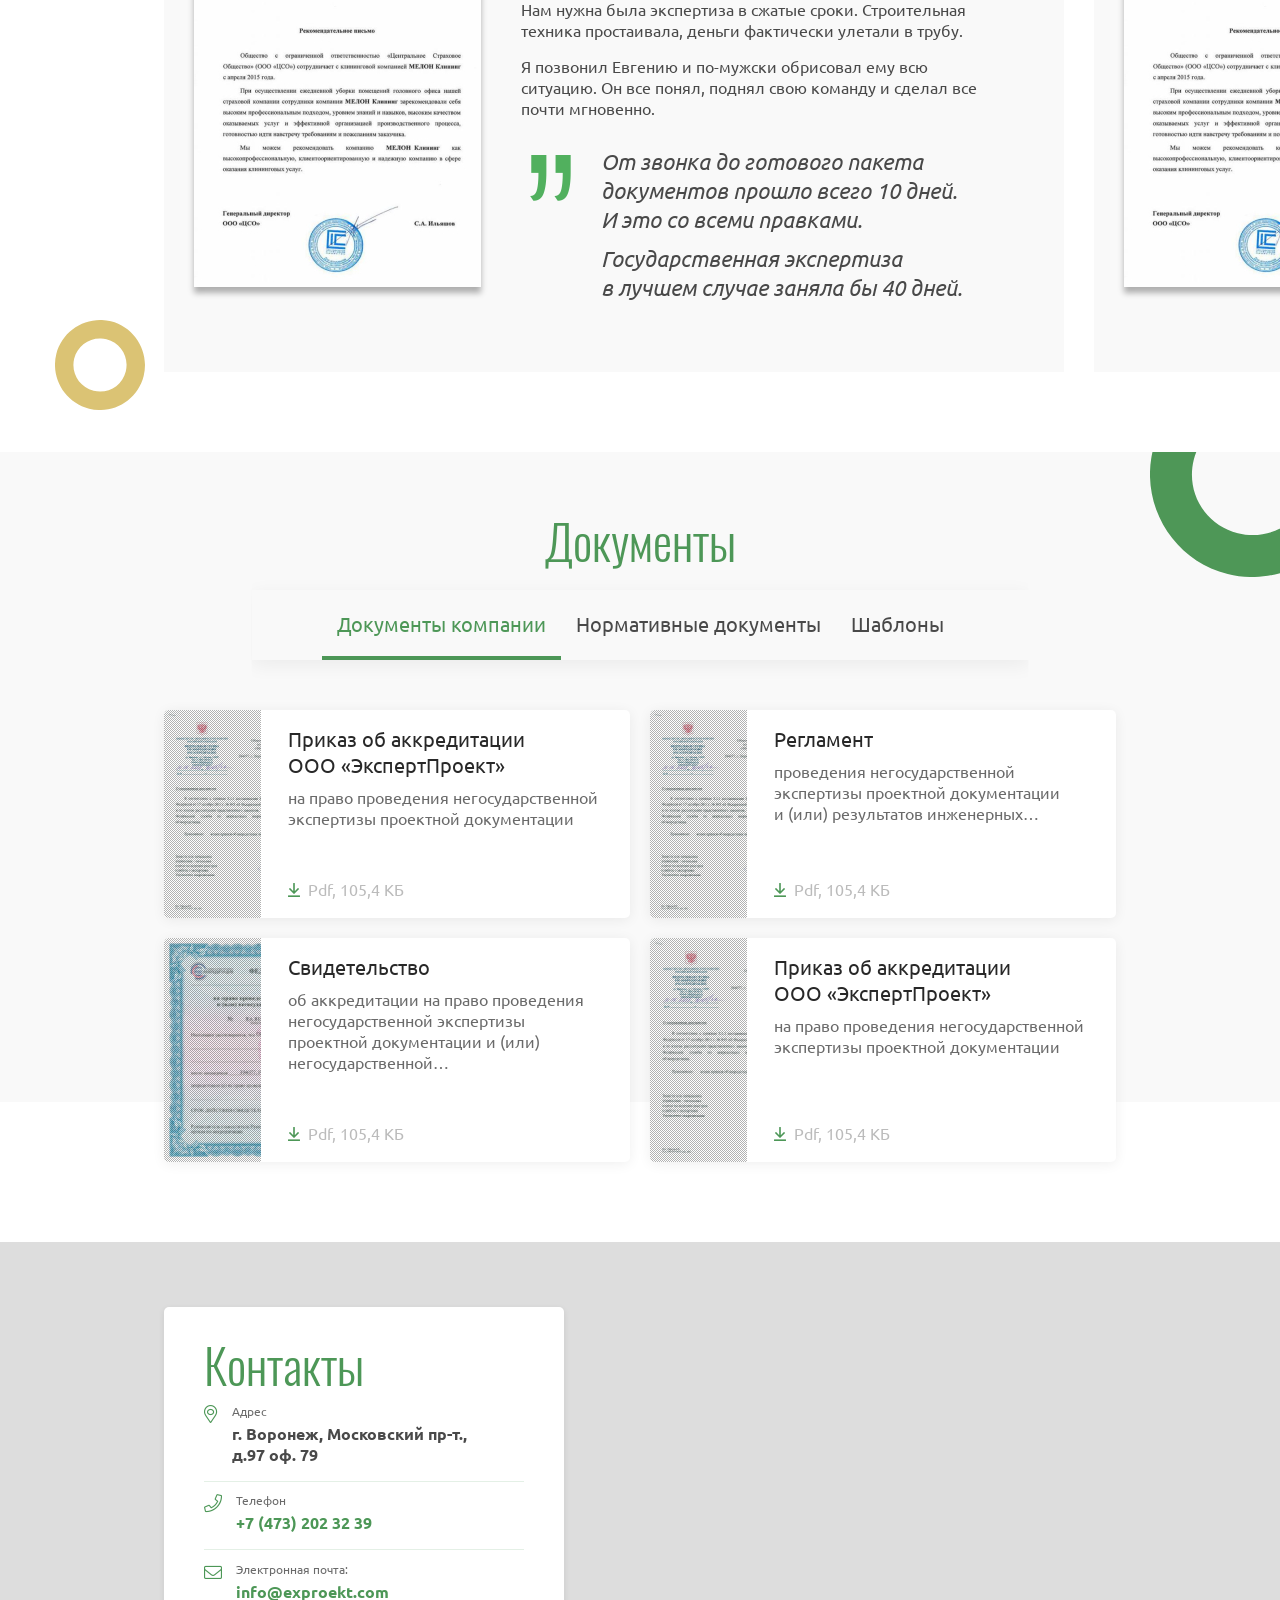
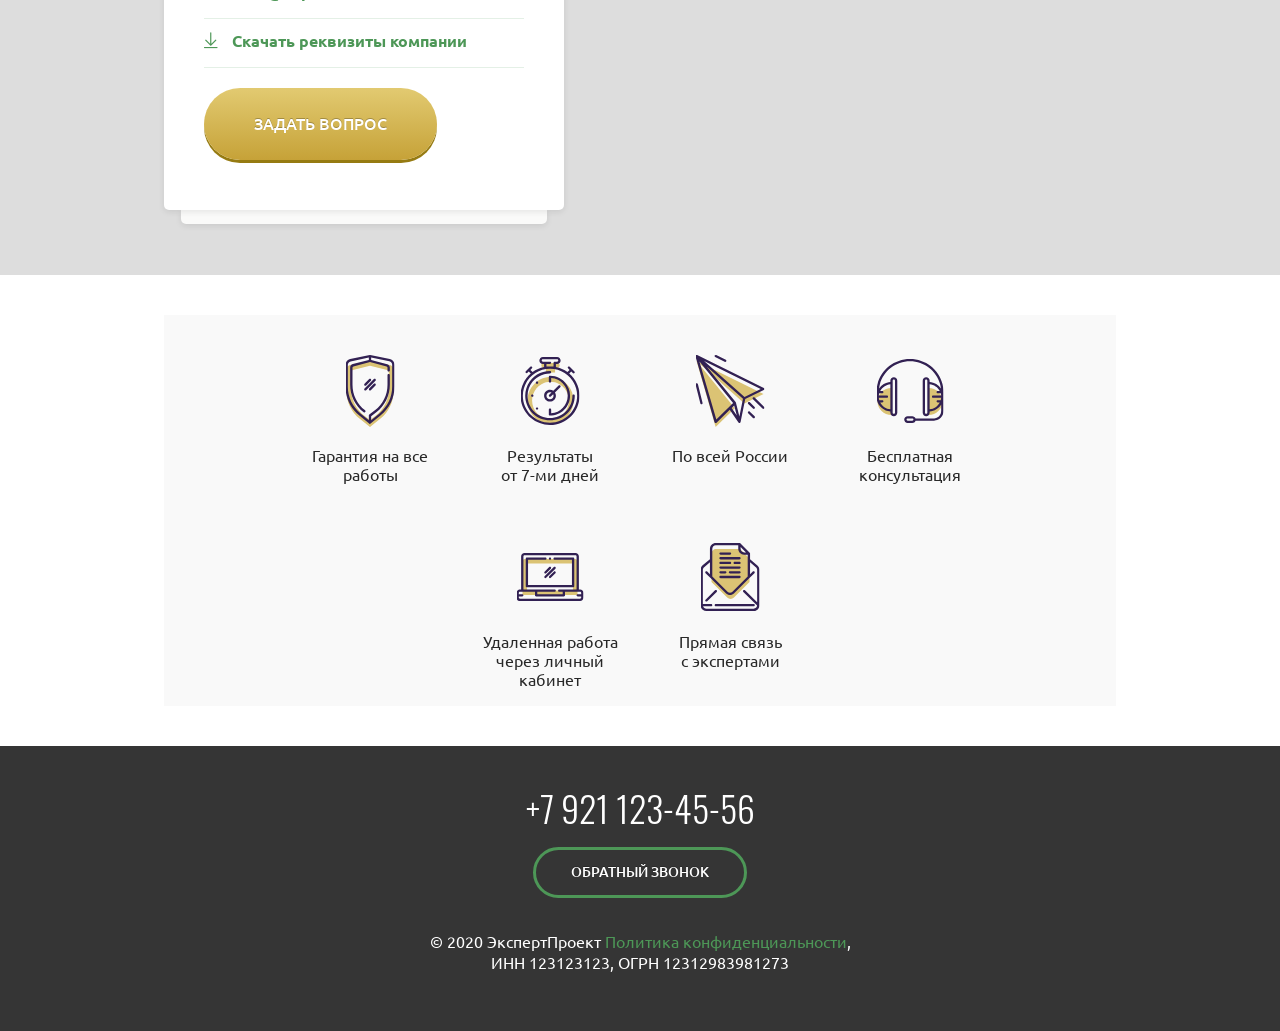
==== commit 85e60f87: "done" ====
--- a/index.html
+++ b/index.html
@@ -14,22 +14,25 @@
 	<header class="header">
 		<a href="/" class="logo header__logo"><img src="img/logo.png" alt=""></a>
 		<a href="tel:+79211234567" class="header__phone header__phone--mobile">+7 921 123-45-67</a>
-		<ul class="header__menu">
-			<li><a href="#">Услуги</a></li>
-			<li><a href="#">Команда</a></li>
-			<li><a href="#">Документы</a></li>
-			<li><a href="#">Отзывы</a></li>  
-			<li><a href="#">Контакты</a></li>
-		</ul>
-		<div class="header__contacts">
-			<a href="tel:+79211234567" class="header__phone">+7 921 123-45-67</a>
-			<div class="header__status">Сейчас работаем</div>
-			<a href="#" class="btn btn--small">Обратный звонок</a>
-		</div>
-		<div class="header__auth">
-			<i class="far fa-door-open header__auth-icon"></i>
-			<h3 class="header__auth-title">Личный кабинет</h3>
-			<a href="#">Получить логин и пароль</a>
+		<span class="menu-btn"></span>
+		<div class="header__menu">
+			<ul class="header__nav">
+				<li><a href="#services">Услуги</a></li>
+				<li><a href="#team">Команда</a></li>
+				<li><a href="#docs">Документы</a></li>
+				<li><a href="#reviews">Отзывы</a></li>  
+				<li><a href="#contacts">Контакты</a></li>
+			</ul>
+			<div class="header__contacts">
+				<a href="tel:+79211234567" class="header__phone">+7 921 123-45-67</a>
+				<div class="header__status">Сейчас работаем</div>
+				<a href="#callback" class="btn btn--small modal-link">Обратный звонок</a>
+			</div>
+			<div class="header__auth">
+				<i class="far fa-door-open header__auth-icon"></i>
+				<h3 class="header__auth-title">Личный кабинет</h3>
+				<a href="#">Получить логин и пароль</a>
+			</div>
 		</div>
 	</header>
 	<main>		
@@ -43,7 +46,7 @@
 					</ul>
 				</div>
 				<div class="top-block__footer">
-					<a href="#" class="btn top-block__btn">Получить бесплатную консультацию</a>
+					<a href="#callback" class="btn top-block__btn modal-link">Получить бесплатную консультацию</a>
 					<p><i class="far fa-lg fa-bell" style="color:#DFC66D">&nbsp;</i> Это займет не больше 5-ти минут</p>
 				</div>
 				<a href="#" class="link-banner top-block__banner">
@@ -52,14 +55,14 @@
 				</a>
 			</div>
 		</div>
-		<div class="services">
+		<div class="services page-section" id="services">
 			<div class="wrapper">
 				<div class="services__head">
 					<h2 style="text-align:center;"><b>Наши услуги</b></h2>
 				</div>
 				<div class="box services__box">					
 					<div class="service-card">
-						<a href="#" class="service-card__link"></a>
+						<a href="#service" class="service-card__link modal-link"></a>
 						<img src="img/clipboard.png" alt="" class="service-card__img">
 						<div class="service-card__text">
 							<div class="service-card__content">
@@ -70,7 +73,7 @@
 						</div>
 					</div>
 					<div class="service-card">
-						<a href="#" class="service-card__link"></a>
+						<a href="#service" class="service-card__link modal-link"></a>
 						<img src="img/device.png" alt="" class="service-card__img">
 						<div class="service-card__text">
 							<div class="service-card__content">
@@ -174,12 +177,12 @@
 					</div>
 					<div class="info-card">
 						<h4><strong>Узнать стоимость <br>и сроки для своего проекта</strong></h4>
-						<a href="#" class="btn info-card__btn">получить ответ</a>
-					</div>
-				</div>
-			</div>
-		</div>
-		<div class="team">
+						<a href="#ask" class="btn info-card__btn modal-link">получить ответ</a>
+					</div>
+				</div>
+			</div>
+		</div>
+		<div class="team page-section" id="team">
 			<div class="wrapper">
 				<div class="team__inner">
 					<div class="team__head">
@@ -201,7 +204,7 @@
 									<h5>Направление деятельности</h5>
 									<p><strong>6. Объемно-планировочные и архитектурные решения</strong></p>
 								</div>
-								<a href="#" class="btn btn--thin btn--envelope btn--block person-card__btn">Написать специалисту</a>
+								<a href="#ask" class="btn btn--thin btn--envelope btn--block person-card__btn modal-link">Написать специалисту</a>
 							</div>
 						</div>
 						<div class="person-card person-card--with-img" data-category="0" style="display:none;">
@@ -215,7 +218,7 @@
 									<h5>Направление деятельности</h5>
 									<p><strong>6. Объемно-планировочные и архитектурные решения</strong></p>
 								</div>
-								<a href="#" class="btn btn--thin btn--envelope btn--block person-card__btn">Написать специалисту</a>
+								<a href="#ask" class="btn btn--thin btn--envelope btn--block person-card__btn modal-link">Написать специалисту</a>
 							</div>
 							<img src="img/employee.jpg" alt="" class="person-card__img">
 						</div>
@@ -230,7 +233,7 @@
 									<h5>Направление деятельности</h5>
 									<p><strong>6. Объемно-планировочные и архитектурные решения</strong></p>
 								</div>
-								<a href="#" class="btn btn--thin btn--envelope btn--block person-card__btn">Написать специалисту</a>
+								<a href="#ask" class="btn btn--thin btn--envelope btn--block person-card__btn modal-link">Написать специалисту</a>
 							</div>
 						</div>
 						<div class="person-card" data-category="1">
@@ -258,7 +261,7 @@
 										<p><strong>7. Проверка табов в карточках сотрудников</strong></p>
 									</div>
 								</div>
-								<a href="#" class="btn btn--thin btn--envelope btn--block person-card__btn">Написать специалисту</a>
+								<a href="#ask" class="btn btn--thin btn--envelope btn--block person-card__btn modal-link">Написать специалисту</a>
 							</div>
 						</div>
 						<div class="person-card" data-category="1">
@@ -272,7 +275,7 @@
 									<h5>Направление деятельности</h5>
 									<p><strong>6. Объемно-планировочные и архитектурные решения</strong></p>
 								</div>
-								<a href="#" class="btn btn--thin btn--envelope btn--block person-card__btn">Написать специалисту</a>
+								<a href="#ask" class="btn btn--thin btn--envelope btn--block person-card__btn modal-link">Написать специалисту</a>
 							</div>
 						</div>
 						<div class="person-card person-card--with-img" data-category="1">
@@ -286,7 +289,7 @@
 									<h5>Направление деятельности</h5>
 									<p><strong>6. Объемно-планировочные и архитектурные решения</strong></p>
 								</div>
-								<a href="#" class="btn btn--thin btn--envelope btn--block person-card__btn">Написать специалисту</a>
+								<a href="#ask" class="btn btn--thin btn--envelope btn--block person-card__btn modal-link">Написать специалисту</a>
 							</div>
 							<img src="img/employee.jpg" alt="" class="person-card__img">
 						</div>						
@@ -344,12 +347,12 @@
 					<div class="person__text">
 						<h4>Остались вопросы?</h4>
 						<p>Позвоните нам <br><a href="tel:+74732023239" style="color:inherit">+7 (473) 202 32 39</a></p>
-						<a href="#" class="btn btn--thin btn--question person__btn">задать вопрос</a>
-					</div>
-				</div>
-			</div>
-		</div>
-		<div class="reviews">
+						<a href="#ask" class="btn btn--thin btn--question person__btn modal-link">задать вопрос</a>
+					</div>
+				</div>
+			</div>
+		</div>
+		<div class="reviews page-section" id="reviews">
 			<div class="wrapper">
 				<div class="reviews__head">
 					<div class="reviews__text">
@@ -427,7 +430,7 @@
 				</div>
 			</div>
 		</div>
-		<div class="docs">
+		<div class="docs page-section" id="docs">
 			<div class="wrapper docs__wrapper">
 				<div class="docs__inner">
 					<div class="docs__head">
@@ -535,8 +538,7 @@
 				</div>
 			</div>
 		</div>
-		<div class="contacts">
-			<div class="contacts__map" id="map" data-coords="59.959197,30.314557" data-center="59.959197,30.310557"></div>
+		<div class="contacts page-section" id="contacts">			
 			<div class="wrapper contacts__wrapper">
 				<div class="contacts__text">
 					<h2 class="contacts__title">Контакты</h2>
@@ -569,9 +571,10 @@
 							</div>
 						</div>
 					</div>
-					<a href="#" class="btn contacts__btn">Задать вопрос</a>
-				</div>
-			</div>
+					<a href="#ask" class="btn contacts__btn modal-link">Задать вопрос</a>
+				</div>
+			</div>
+			<div class="contacts__map" id="map" data-coords="51.707780, 39.179087"></div>
 		</div>
 		<div class="advantages">
 			<div class="wrapper advantages__wrapper">
@@ -621,12 +624,98 @@
 	<footer class="footer">
 		<div class="wrapper footer__wrapper">
 			<a href="tel:+79211234556" class="footer__phone">+7 921 123-45-56</a>
-			<a href="#" class="btn btn--thin footer__btn">Обратный звонок</a>
+			<a href="#callback" class="btn btn--thin footer__btn modal-link">Обратный звонок</a>
 			<div class="footer__text">
 				<p>© 2020 ЭкспертПроект <a href="#">Политика конфиденциальности</a>, <br>ИНН 123123123, ОГРН 12312983981273</p>
 			</div>
 		</div>
 	</footer>
+	<div class="modal" id="callback">
+		<form action="" class="form">
+			<div class="form__text">
+				<h3>Обратный звонок</h3>
+				<p>Наш менеджер перезвонит вам <br>в ближайшее время</p>
+			</div>
+			<label class="field">
+				<input type="tel" class="field__input">
+				<span class="field__placeholder">Номер телефона</span>
+			</label>
+			<button class="btn form__btn">Отправить заявку</button>
+			<div class="form__note">Отправляя форму вы соглашаетесь с политикой конфиденциальности</div>
+		</form>
+	</div>
+	<div class="modal" id="ask">
+		<form action="" class="form">
+			<div class="form__text">
+				<h3>Задать вопрос</h3>
+				<p>Мы свяжемся с вами и ответим <br>на все ваши вопросы</p>
+			</div>
+			<label class="field">
+				<input type="email" class="field__input">
+				<span class="field__placeholder">Эл. почта</span>
+			</label>
+			<label class="field">
+				<input type="tel" class="field__input">
+				<span class="field__placeholder">Номер телефона</span>
+			</label>
+			<label class="field">
+				<textarea rows="7" class="field__input"></textarea>
+				<span class="field__placeholder">Вопрос</span>
+			</label>
+			<button class="btn form__btn">Отправить заявку</button>
+			<div class="form__note">Отправляя форму вы соглашаетесь с политикой конфиденциальности</div>
+		</form>
+	</div>
+	<div class="modal" id="service">
+		<div class="service">
+			<article class="service__text">
+				<h2><b>Негосударственная</b> экспертиза проектной документации</h2>
+				<h3>Для чего она нужна?</h3>
+				<p>Экспертиза нужна для получения разрешения на строительство. Государственные органы требуют ее перед тем как согласовать проект, чтобы убедиться в квалификации подрядчика. Экспертиза дает возможность найти и устранить нарушения до того, как начнется строительтво.</p>
+				<h3>Что будет сделано?</h3>
+				<p>Мы проанализируем документы и проверим их на соответствие </p>
+				<ul>
+					<li>санитарно-эпидемиологическим и экологическим требованиям, </li>
+					<li>всем действующим нормативным актам,</li> 
+					<li>результатам инженерных изысканий, </li>
+					<li>государственным стандартам, </li>
+					<li>градостроительным планам и требованиям государственной охраны объектов культурного наследия,</li> 
+					<li>требованиям пожарной, промышленной и иных видах безопасности</li>
+				</ul>
+				<h3>Какие документы потребуются?</h3>
+				<p>Все документы можно загрузить через личный кабинет и подписать с помощью «электронной подписи». Не нужно приезжать в офис или отправлять копии документов по почте.</p>
+				<p>По постановлению Правительства РФ от 05.03.2007 N 145 <br>для работы нам понадобятся:</p>
+				<ul>
+					<li><strong>заявление</strong> о проведении негосударственной экспертизы;</li>
+					<li>задание <strong>на проектирование</strong>;</li>
+					<li>задание <strong>на выполнение инженерных изысканий</strong>;</li>
+					<li><strong>проектная документация</strong> на объект капитального строительства в соответствии с требованиями (в том числе к составу и содержанию разделов документации), установленными законодательством Российской Федерации.</li>
+					<li>результаты <strong>инженерных изысканий</strong> в соответствии с требованиями (в том числе к составу указанных результатов), установленными законодательством Российской Федерации;</li>
+					<li>документы, подтверждающие <strong>полномочия заявителя</strong> действовать от имени застройщика, технического заказчика (в случае, если заявитель не является техническим заказчиком, застройщиком)</li>
+					<li>документ, подтверждающий <strong>передачу проектной документации</strong> и (или) результатов инженерных изысканий застройщику (техническому заказчику);</li>
+					<li><strong>выписка из реестра</strong> членов саморегулируемой организации в области архитектурно-строительного проектирования и (или) инженерных изысканий, членом которой является исполнитель работ по подготовке проектной документации и (или) выполнению инженерных изысканий, действительная на дату передачи проектной документации и (или) результатов инженерных изысканий застройщику (техническому заказчику) </li>
+				</ul>
+				<h5>(представляется в случае, если в соответствии с законодательством Российской Федерации требуется членство исполнителя работ по подготовке проектной документации и (или) выполнению инженерных изысканий в саморегулируемой организации в области архитектурно-строительного проектирования и (или) в области инженерных изысканий.)</h5>
+			</article>
+			<form action="" class="form service__form">
+				<div class="form__text">
+					<h3>Начать работать</h3>
+					<p>Мы свяжемся с вами и отправим на почту все необходимые для начала работы данные</p>
+				</div>
+				<label class="field">
+					<input type="email" class="field__input">
+					<span class="field__placeholder">Эл. почта</span>
+				</label>
+				<label class="field">
+					<input type="tel" class="field__input">
+					<span class="field__placeholder">Номер телефона</span>
+				</label>
+				<button class="btn form__btn">Отправить заявку</button>
+				<div class="form__note">Отправляя форму вы соглашаетесь с политикой конфиденциальности</div>
+			</form>
+		</div>
+	</div>
+	<script src='https://api-maps.yandex.ru/2.1/?lang=ru_RU&#038;ver=1'></script>
 	<script src="libs/jquery/jquery-3.4.1.min.js"></script>
 	<script src="libs/slick/slick.min.js"></script>
 	<script src="libs/magnific/magnific-popup.min.js"></script>
--- a/css/style.css
+++ b/css/style.css
@@ -14,9 +14,10 @@
 
 body {
   margin: 0;
-  padding: 0 0 0 152px;
+  padding: 0 0 0 151px;
   min-height: 100vh;
   min-height: var(--w-height);
+  min-width: 320px;
   font: normal normal 16px/1.3125 Ubuntu, sans-serif;
   color: #494949;
 }
@@ -98,6 +99,35 @@
   overflow: auto;
 }
 
+[type=text],
+[type=email],
+[type=tel],
+[type=password],
+[type=url],
+textarea {
+  display: block;
+  width: 100%;
+  border: none;
+  border-radius: 10px;
+  background-color: #F7F7F7;
+  padding: 22px 20px;
+  font-size: 16px;
+  line-height: 1.3125;
+  color: #282828;
+  -webkit-box-shadow: inset 0px 1px 3px rgba(0, 0, 0, 0.0986943);
+          box-shadow: inset 0px 1px 3px rgba(0, 0, 0, 0.0986943);
+  margin: 0 0 20px;
+  min-width: 0;
+}
+[type=text]:last-child,
+[type=email]:last-child,
+[type=tel]:last-child,
+[type=password]:last-child,
+[type=url]:last-child,
+textarea:last-child {
+  margin-bottom: 0;
+}
+
 .field {
   display: block;
   position: relative;
@@ -105,40 +135,43 @@
      -moz-user-select: none;
       -ms-user-select: none;
           user-select: none;
+  margin: 0 0 20px;
+  color: #282828;
+}
+.field:last-child {
+  margin-bottom: 0;
+}
+.field__input {
+  margin: 0;
   text-align: left;
-  margin: 0 0 15px;
-}
-.field:last-child {
-  margin-bottom: 0;
-}
-.field__input, .field__select {
-  margin: 0;
 }
 .field__placeholder {
   font-size: 16px;
-  color: #000;
-  line-height: normal;
+  line-height: 1.3125;
+  font-weight: bold;
   white-space: nowrap;
   overflow: hidden;
   text-overflow: ellipsis;
   position: absolute;
-  top: 21px;
-  left: 25px;
-  width: calc(100% - 50px);
+  top: 23px;
+  /*горожу такой колхоз, т.к. text-align не анимируется */
+  left: 50%;
+  -webkit-transform: translateX(-50%);
+          transform: translateX(-50%);
+  text-align: left;
+  max-width: 100%;
+  padding: 0 20px;
+  pointer-events: none;
   -webkit-transition: all 0.2s ease;
   transition: all 0.2s ease;
-  pointer-events: none;
 }
 .field__input:focus + .field__placeholder, .field--fill .field__placeholder {
-  font-size: 11px;
-  top: 4px;
-}
-.field__description {
-  display: block;
-  font-size: 14px;
-  line-height: normal;
-  color: #ADADAD;
-  padding: 4px 25px;
+  font-size: 12px;
+  line-height: 1.75;
+  top: 0;
+  left: 0;
+  -webkit-transform: none;
+          transform: none;
 }
 
 /*кнопки */
@@ -159,6 +192,7 @@
   background: linear-gradient(180deg, #E2CA71 0%, #C6A238 100%);
   font: normal 500 16px/1.5 Ubuntu, sans-serif;
   padding: 24px 50px;
+  border: none;
   color: #fff;
   text-shadow: 0px -1px 0px rgba(0, 0, 0, 0.246449);
   text-transform: uppercase;
@@ -276,10 +310,14 @@
 }
 
 h5 {
-  font-size: 12px;
-  line-height: 1.75;
+  color: #6a6a6a;
+  font-size: 13px;
+  line-height: 1.3846153846;
   font-weight: inherit;
-  margin: 0;
+  margin: 0 0 1em;
+}
+h5:last-child {
+  margin-bottom: 0;
 }
 
 /*списки */
@@ -333,6 +371,19 @@
   cursor: pointer;
 }
 
+/*модальные окна */
+.modal {
+  display: none;
+}
+.mfp-content .modal {
+  display: block;
+}
+
+.mfp-inline-holder .mfp-content {
+  width: auto;
+  max-width: 100%;
+}
+
 /*ОСНОВНОЕ СОДЕРЖИМОЕ */
 .logo {
   display: inline-block;
@@ -340,13 +391,17 @@
 .logo img {
   display: block;
   width: 100%;
+}
+
+.menu-btn {
+  display: none;
 }
 
 .header {
   position: fixed;
   top: 0;
   left: 0;
-  width: 152px;
+  width: 151px;
   height: 100%;
   display: -webkit-box;
   display: -ms-flexbox;
@@ -367,6 +422,18 @@
           flex: 0 0 auto;
 }
 .header__menu {
+  display: -webkit-box;
+  display: -ms-flexbox;
+  display: flex;
+  -webkit-box-orient: vertical;
+  -webkit-box-direction: normal;
+      -ms-flex-direction: column;
+          flex-direction: column;
+  -webkit-box-flex: 1;
+      -ms-flex: 1 1 auto;
+          flex: 1 1 auto;
+}
+.header__nav {
   list-style: none;
   margin: 0;
   padding: 0;
@@ -377,10 +444,13 @@
       -ms-flex: 1 1 auto;
           flex: 1 1 auto;
 }
-.header__menu > li {
+.header__nav > li {
   margin: 0;
 }
-.header__menu > li > a {
+.header__nav > li.active {
+  color: #4D9757;
+}
+.header__nav > li > a {
   display: block;
   color: inherit;
   padding: 12px 15px;
@@ -614,7 +684,8 @@
 }
 
 .service-card {
-  width: calc(50% - 20px);
+  -ms-flex-preferred-size: calc(50% - 20px);
+      flex-basis: calc(50% - 20px);
   margin: 0 10px 20px;
   display: -webkit-box;
   display: -ms-flexbox;
@@ -659,15 +730,17 @@
   position: relative;
   z-index: 1;
   line-height: 1.5;
+  margin: 0 0 37px;
+}
+.service-card__content:last-child {
+  margin-bottom: 0;
 }
 .service-card__pseudo-link {
-  display: inline-block;
   vertical-align: top;
   color: #4D9757;
   text-transform: uppercase;
-  border-bottom: 1px dashed;
+  border-bottom: 1px dashed rgba(77, 151, 87, 0.5);
   pointer-events: none;
-  margin: 37px 0 0;
   font-family: Oswald;
   font-weight: 400;
   letter-spacing: 0.04375em;
@@ -717,7 +790,8 @@
   margin: 0 7px 14px;
   background-color: rgba(255, 255, 255, 0.25);
   position: relative;
-  width: 352px;
+  -ms-flex-preferred-size: 352px;
+      flex-basis: 352px;
   padding: 27px 16px 29px 136px;
   border-radius: 5px;
 }
@@ -727,7 +801,7 @@
 }
 .step-card__img {
   position: absolute;
-  right: 215px;
+  right: calc(100% - 137px);
   top: 50%;
   pointer-events: none;
   -webkit-transform: translateY(-50%);
@@ -741,10 +815,10 @@
 }
 .step-card__img--right {
   right: auto;
-  left: 197px;
+  left: calc(100% - 155px);
 }
 .step-card__img--right-bottom {
-  left: 195px;
+  left: calc(100% - 157px);
   right: auto;
   top: auto;
   bottom: -32px;
@@ -771,7 +845,8 @@
   margin: 0 7px 14px;
   background-color: rgba(255, 255, 255, 0.25);
   position: relative;
-  width: 352px;
+  -ms-flex-preferred-size: 352px;
+      flex-basis: 352px;
   padding: 55px 16px 40px;
   border-radius: 5px;
   text-align: center;
@@ -794,6 +869,7 @@
   color: #fff;
   padding: 55px 0;
   margin: 0 0 80px;
+  overflow: hidden;
 }
 .scheme:last-child {
   margin-bottom: 0;
@@ -847,7 +923,9 @@
           flex-direction: column;
 }
 .person-card__main h5 {
-  color: #6a6a6a;
+  font-size: 12px;
+  line-height: 1.75;
+  margin: 0;
 }
 .person-card__main p {
   margin: 0 0 0.3125em;
@@ -970,10 +1048,12 @@
 
 .person {
   text-align: center;
+  width: 430px;
+  max-width: 100%;
 }
 .person__img {
   display: block;
-  width: 100%;
+  margin: 0 auto;
 }
 .person__text {
   max-width: 282px;
@@ -1233,7 +1313,8 @@
   border-radius: 5px;
   overflow: hidden;
   background-color: #fff;
-  width: calc(50% - 20px);
+  -ms-flex-preferred-size: calc(50% - 20px);
+      flex-basis: calc(50% - 20px);
   -webkit-box-shadow: 0px 2px 13px rgba(0, 0, 0, 0.0676901);
           box-shadow: 0px 2px 13px rgba(0, 0, 0, 0.0676901);
 }
@@ -1406,6 +1487,7 @@
 .contacts__wrapper {
   position: relative;
   z-index: 1;
+  pointer-events: none;
 }
 .contacts__text {
   background-color: #fff;
@@ -1416,6 +1498,7 @@
   max-width: 100%;
   position: relative;
   padding: 34px 40px 50px;
+  pointer-events: auto;
 }
 .contacts__text:after {
   content: "";
@@ -1507,6 +1590,77 @@
           transform: translate(-50%, -50%);
 }
 
+.form {
+  width: 427px;
+  max-width: 100%;
+  background-color: #fff;
+  text-align: center;
+  padding: 50px 40px 60px;
+  color: #282828;
+  -webkit-box-shadow: 0px 2px 6px rgba(0, 0, 0, 0.0843805);
+          box-shadow: 0px 2px 6px rgba(0, 0, 0, 0.0843805);
+  border-radius: 5px;
+  position: relative;
+  margin-bottom: 13px;
+}
+.form:after {
+  content: "";
+  display: block;
+  position: absolute;
+  width: calc(100% - 36px);
+  height: 13px;
+  left: 18px;
+  top: 100%;
+  border-radius: 0 0 5px 5px;
+  background-color: #F9F9F9;
+  -webkit-box-shadow: 0px 2px 6px rgba(0, 0, 0, 0.0843805);
+          box-shadow: 0px 2px 6px rgba(0, 0, 0, 0.0843805);
+}
+.form__text {
+  margin: 0 0 37px;
+}
+.form__text:last-child {
+  margin-bottom: 0;
+}
+.form__btn {
+  margin: 10px 0 25px;
+}
+.form__btn:first-child {
+  margin-top: 0;
+}
+.form__btn:last-child {
+  margin-bottom: 0;
+}
+.form__note {
+  color: #6a6a6a;
+  font-size: 14px;
+  line-height: 1.2142857143;
+}
+
+.service {
+  width: 1237px;
+  max-width: 100%;
+  display: -webkit-box;
+  display: -ms-flexbox;
+  display: flex;
+  -webkit-box-align: start;
+      -ms-flex-align: start;
+          align-items: flex-start;
+  padding: 80px 70px 70px 120px;
+  background: url(../img/clipboard.png) no-repeat -34px 63px/128px auto #F9F9F9;
+}
+.service__text {
+  -webkit-box-flex: 1;
+      -ms-flex: 1 1 auto;
+          flex: 1 1 auto;
+  padding-right: 45px;
+}
+.service__form {
+  -webkit-box-flex: 0;
+      -ms-flex: 0 0 auto;
+          flex: 0 0 auto;
+}
+
 .footer {
   background-color: #353535;
   color: #fff;
@@ -1566,6 +1720,38 @@
     color: #4D9757;
   }
 
+  .slick-arrow {
+    -webkit-transition: all 0.3s ease;
+    transition: all 0.3s ease;
+  }
+  .slick-arrow:hover {
+    background-color: #4D9757;
+    color: #fff;
+  }
+
+  .header__menu > li > a {
+    -webkit-transition: all 0.3s ease;
+    transition: all 0.3s ease;
+  }
+  .header__menu > li > a:hover {
+    color: #4D9757;
+  }
+
+  .service-card {
+    -webkit-transition: all 0.3s ease;
+    transition: all 0.3s ease;
+  }
+  .service-card:hover {
+    border-color: #4D9757;
+  }
+  .service-card__pseudo-link {
+    -webkit-transition: all 0.3s ease;
+    transition: all 0.3s ease;
+  }
+  .service-card:hover .service-card__pseudo-link {
+    border-color: transparent;
+  }
+
   .doc-card__pic {
     -webkit-transition: all 0.3s ease;
     transition: all 0.3s ease;
@@ -1580,10 +1766,624 @@
   .doc-card:hover .doc-card__pic:after {
     color: #fff;
   }
-}
-@media(max-width:1199px) {
+
+  .review__pic {
+    position: relative;
+    -webkit-transition: all 0.3s ease;
+    transition: all 0.3s ease;
+  }
+  .review__pic:before {
+    content: "";
+    display: block;
+    position: absolute;
+    top: 0;
+    left: 0;
+    width: 100%;
+    height: 100%;
+    -webkit-transition: inherit;
+    transition: inherit;
+  }
+  .review__pic:after {
+    content: "";
+    font: normal normal 40px/1 "Font Awesome 5 Pro";
+    color: transparent;
+    display: block;
+    width: 100%;
+    text-align: center;
+    position: absolute;
+    left: 0;
+    top: calc(50% - .5em);
+    -webkit-transition: inherit;
+    transition: inherit;
+  }
+  .review__pic:hover:before {
+    background-color: rgba(77, 151, 87, 0.18);
+  }
+  .review__pic:hover:after {
+    color: #282828;
+  }
+}
+@media(max-width: 1365px) {
+  body {
+    padding: 0;
+  }
+
   .wrapper {
+    padding: 0 20px;
     max-width: 992px;
   }
-}
-@media(max-width:991px);
+
+  .menu-btn {
+    display: inline-block;
+    cursor: pointer;
+    font: normal normal 22px/22px "Font Awesome 5 Pro";
+    width: 26px;
+    margin: 0 0 0 20px;
+    text-align: center;
+  }
+  .menu-btn:before {
+    content: "";
+  }
+  .menu-btn--active {
+    font-size: 26px;
+  }
+  .menu-btn--active:before {
+    content: "";
+  }
+
+  .header {
+    height: auto;
+    width: 100%;
+    -webkit-box-orient: horizontal;
+    -webkit-box-direction: normal;
+        -ms-flex-direction: row;
+            flex-direction: row;
+    -webkit-box-align: center;
+        -ms-flex-align: center;
+            align-items: center;
+    background-color: #fff;
+    z-index: 5;
+    border-right: none;
+    padding: 16px 15px;
+    overflow: visible;
+    -webkit-box-shadow: 0 3px 10px rgba(0, 0, 0, 0.1);
+            box-shadow: 0 3px 10px rgba(0, 0, 0, 0.1);
+  }
+  .header__logo {
+    border: none;
+    padding: 0;
+    width: 100px;
+    margin: 0 auto 0 0;
+  }
+  .header__phone--mobile {
+    display: inline-block;
+  }
+  .header__menu {
+    position: absolute;
+    z-index: -1;
+    top: 100%;
+    left: 0;
+    width: 100%;
+    max-height: calc(100vh - 70px);
+    max-height: calc(var(--w-height) - 70px);
+    overflow: auto;
+    background-color: #fff;
+    display: block;
+    border-top: 1px solid rgba(0, 0, 0, 0.1);
+    opacity: 0;
+    pointer-events: none;
+    -webkit-transform: translateY(-100%);
+            transform: translateY(-100%);
+    -webkit-transition: all 0.3s ease;
+    transition: all 0.3s ease;
+  }
+  .header__menu--open {
+    opacity: 1;
+    -webkit-transform: translateY(0);
+            transform: translateY(0);
+    pointer-events: auto;
+  }
+  .header__nav {
+    text-align: center;
+    font-size: 16px;
+  }
+  .header__nav > li > a {
+    padding: 8px 15px;
+  }
+
+  .top-block__wrapper {
+    margin: auto;
+  }
+  .top-block__text {
+    padding: 0;
+    max-width: 700px;
+  }
+  .top-block__footer {
+    margin-left: 0;
+    max-width: 100%;
+  }
+
+  .services {
+    padding: 50px 0;
+  }
+
+  .about {
+    margin: 0 0 40px;
+  }
+  .about__img {
+    width: 400px;
+  }
+
+  .info {
+    padding: 60px 0 30px;
+    margin: 0 0 40px;
+  }
+  .info__img {
+    -ms-flex-preferred-size: auto;
+        flex-basis: auto;
+    width: 400px;
+  }
+
+  .team {
+    background: url(../img/brown-circle.svg) no-repeat right -75px top -75px, linear-gradient(to top, transparent 184px, #F9F9F9 184px);
+    padding: 57px 0;
+  }
+  .team__inner {
+    background: none;
+    padding: 0;
+  }
+
+  .faq__person {
+    margin: 0 0 0 30px;
+    width: 360px;
+  }
+
+  .reviews__slider {
+    padding: 0 calc(50% - 476px);
+  }
+
+  .docs {
+    padding: 60px 0;
+    background: url(../img/green-circle.svg) no-repeat right -75px top -80px, linear-gradient(to bottom, #F9F9F9 calc(100% - 140px), transparent calc(100% - 140px));
+  }
+  .docs__inner {
+    padding: 0;
+    background: none;
+  }
+
+  .advantages__inner {
+    padding: 0 70px;
+  }
+  .advantages__box {
+    -webkit-box-pack: center;
+        -ms-flex-pack: center;
+            justify-content: center;
+  }
+
+  .service {
+    padding: 60px 30px;
+    background-image: none;
+  }
+}
+@media(max-width:991px) {
+  h1, h2 {
+    font-size: 36px;
+  }
+
+  h3 {
+    font-size: 22px;
+  }
+
+  h4 {
+    font-size: 18px;
+  }
+
+  blockquote {
+    font-size: 18px;
+    padding-left: 30px;
+  }
+  blockquote:before {
+    font-size: 75px;
+  }
+
+  .top-block {
+    padding: 100px 0 0;
+  }
+  .top-block__wrapper {
+    margin: 0;
+    -webkit-box-flex: 1;
+        -ms-flex: 1 1 auto;
+            flex: 1 1 auto;
+    display: -webkit-box;
+    display: -ms-flexbox;
+    display: flex;
+    -webkit-box-orient: vertical;
+    -webkit-box-direction: normal;
+        -ms-flex-direction: column;
+            flex-direction: column;
+  }
+  .top-block__text {
+    margin: auto 0 50px;
+    font-size: 18px;
+  }
+  .top-block__footer {
+    width: auto;
+    margin: 0 0 40px;
+  }
+  .top-block__banner {
+    position: relative;
+    bottom: auto;
+    right: auto;
+    margin: auto 0 0 auto;
+  }
+
+  .services__box {
+    display: block;
+  }
+
+  .about {
+    padding: 40px 0;
+    background: url(../img/swamp-circle.svg) no-repeat right -75px top -80px #F9F9F9;
+  }
+  .about__wrapper {
+    display: block;
+  }
+  .about__img {
+    display: block;
+    margin: 0 auto 10px;
+  }
+  .about__text {
+    padding: 0;
+    width: auto;
+  }
+
+  .info {
+    background: #f9f9f9;
+  }
+  .info__wrapper {
+    display: block;
+  }
+  .info__img {
+    display: none;
+  }
+  .info__text {
+    margin: 0;
+  }
+  .info__text br {
+    display: none;
+  }
+
+  .scheme {
+    margin: 0 0 40px;
+  }
+  .scheme__head {
+    display: block;
+    text-align: center;
+  }
+  .scheme__text {
+    padding: 0;
+    margin: 0 0 20px;
+    text-align: left;
+  }
+  .scheme__text:last-child {
+    margin-bottom: 0;
+  }
+
+  .person-card {
+    margin-bottom: 26px;
+  }
+  .person-card__img {
+    display: none;
+  }
+
+  .faq {
+    background: url(../img/green-circle.svg) no-repeat right -77px bottom -77px #F9F9F9;
+  }
+  .faq:before {
+    display: none;
+  }
+  .faq__wrapper {
+    display: block;
+  }
+  .faq__text {
+    margin: 0 0 20px;
+  }
+  .faq__text:last-child {
+    margin-bottom: 0;
+  }
+  .faq__person {
+    margin: 0 auto;
+  }
+
+  .reviews {
+    padding: 50px 0;
+  }
+  .reviews__head {
+    display: block;
+    text-align: center;
+    margin: 0 0 15px;
+  }
+  .reviews__nav {
+    text-align: center;
+    margin: 15px 0 0;
+  }
+  .reviews__arrow {
+    margin: 0 7px;
+  }
+  .reviews__slider {
+    padding: 0;
+  }
+
+  .review {
+    padding: 30px 20px;
+  }
+  .review.slick-slide {
+    margin: 0;
+  }
+  .review__pic {
+    width: 220px;
+    margin: 0 20px 0 0;
+  }
+
+  .contacts {
+    padding: 20px 0;
+  }
+  .contacts__map {
+    position: relative;
+    height: 300px;
+    top: auto;
+    left: auto;
+  }
+  .contacts__text {
+    margin: 0 auto 30px;
+  }
+
+  .service {
+    display: block;
+    padding: 40px 15px;
+  }
+  .service__text {
+    padding: 0;
+    margin: 0 0 20px;
+  }
+  .service__text:last-child {
+    margin-bottom: 0;
+  }
+  .service__form {
+    margin: 0 auto;
+  }
+}
+@media(max-width:767px) {
+  h1, h2 {
+    font-size: 28px;
+  }
+
+  .btn {
+    font-size: 14px;
+    padding: 16px 30px;
+  }
+  .btn--small {
+    padding: 5px 12px;
+    font-size: 12px;
+  }
+  .btn--thin {
+    border-width: 2px;
+    padding: 12px 35px;
+    font-size: 13px;
+  }
+  .btn--block {
+    padding-left: 7px;
+    padding-right: 7px;
+  }
+
+  .link-banner {
+    -webkit-box-shadow: none;
+            box-shadow: none;
+  }
+
+  .top-block__banner {
+    width: auto;
+  }
+
+  .infographics {
+    margin-left: -10px;
+    margin-right: -10px;
+    -webkit-box-pack: center;
+        -ms-flex-pack: center;
+            justify-content: center;
+  }
+  .infographics__item {
+    margin: 0 10px 20px;
+    display: block;
+    width: 130px;
+    text-align: center;
+  }
+  .infographics__img {
+    margin: 0 0 10px;
+    height: 90px;
+  }
+
+  .scheme__box {
+    display: block;
+  }
+
+  .faq__question {
+    padding-right: 45px;
+  }
+
+  .review {
+    display: block;
+    -webkit-box-orient: vertical;
+    -webkit-box-direction: normal;
+        -ms-flex-direction: column;
+            flex-direction: column;
+  }
+  .review__pic {
+    display: block;
+    width: 100%;
+    -webkit-box-ordinal-group: 2;
+        -ms-flex-order: 1;
+            order: 1;
+    margin: 15px 0 0;
+    color: #4D9757;
+    -webkit-box-shadow: none;
+            box-shadow: none;
+    font-size: 18px;
+    text-align: center;
+  }
+  .review__pic:before {
+    content: " ";
+    font-family: "Font Awesome 5 Pro";
+    display: inline;
+    background: none;
+    margin-right: 0.3em;
+  }
+  .review__pic:after {
+    content: "Смотреть отзыв";
+    font: inherit;
+  }
+  .review__pic img {
+    display: none;
+  }
+
+  .docs__nav {
+    padding: 0;
+    font-size: inherit;
+  }
+  .docs__box {
+    display: block;
+  }
+
+  .advantages__inner {
+    padding: 0;
+  }
+}
+@media(max-width:479px) {
+  .link-banner {
+    font-size: 14px;
+    padding: 15px;
+  }
+  .link-banner__img {
+    width: 63px;
+  }
+
+  .top-block__footer {
+    font-size: 14px;
+  }
+  .top-block__text {
+    font-size: inherit;
+  }
+  .top-block__text ul {
+    list-style-image: url(../img/checkbox--small.svg);
+  }
+
+  .service-card {
+    display: block;
+  }
+
+  .about {
+    background-image: none;
+  }
+
+  .step-card {
+    padding: 25px 16px 25px 70px;
+  }
+  .step-card__img {
+    width: 80px;
+    left: -16px;
+    -webkit-transform: none;
+            transform: none;
+    top: 50%;
+    -webkit-transform: translateY(-50%);
+            transform: translateY(-50%);
+    bottom: auto;
+  }
+
+  .team {
+    background: #F9F9F9;
+    margin: 0 0 40px;
+  }
+  .team:last-child {
+    margin-bottom: 0;
+  }
+  .team__nav {
+    font-size: inherit;
+    margin: 0 0 30px;
+  }
+
+  .faq {
+    padding: 40px 0;
+  }
+  .faq__item {
+    font-size: 14px;
+    padding-left: 40px;
+  }
+  .faq__question {
+    padding-right: 40px;
+    padding-left: 15px;
+  }
+  .faq__question:before {
+    width: 40px;
+  }
+  .faq__question:after {
+    right: 15px;
+  }
+  .faq__answer {
+    padding-right: 40px;
+    padding-left: 15px;
+  }
+
+  .doc-card {
+    display: block;
+  }
+  .doc-card__pic {
+    width: 100%;
+    height: 150px;
+  }
+
+  .docs {
+    background: #F9F9F9;
+  }
+  .docs__nav {
+    display: block;
+    text-align: center;
+    width: auto;
+  }
+  .docs__nav > li {
+    display: block;
+  }
+
+  .advantages {
+    background-color: #F9F9F9;
+  }
+  .advantages__box {
+    margin: 0 -15px;
+  }
+  .advantages__item {
+    padding: 15px;
+    width: 150px;
+    font-size: 14px;
+  }
+
+  .contacts {
+    padding: 20px 0 0;
+  }
+  .contacts__text {
+    padding: 0;
+    background: none;
+    border-radius: 0;
+    -webkit-box-shadow: none;
+            box-shadow: none;
+  }
+  .contacts__text:after {
+    display: none;
+  }
+
+  .form {
+    width: auto;
+    padding: 30px 30px 50px;
+  }
+  .form:after {
+    display: none;
+  }
+}
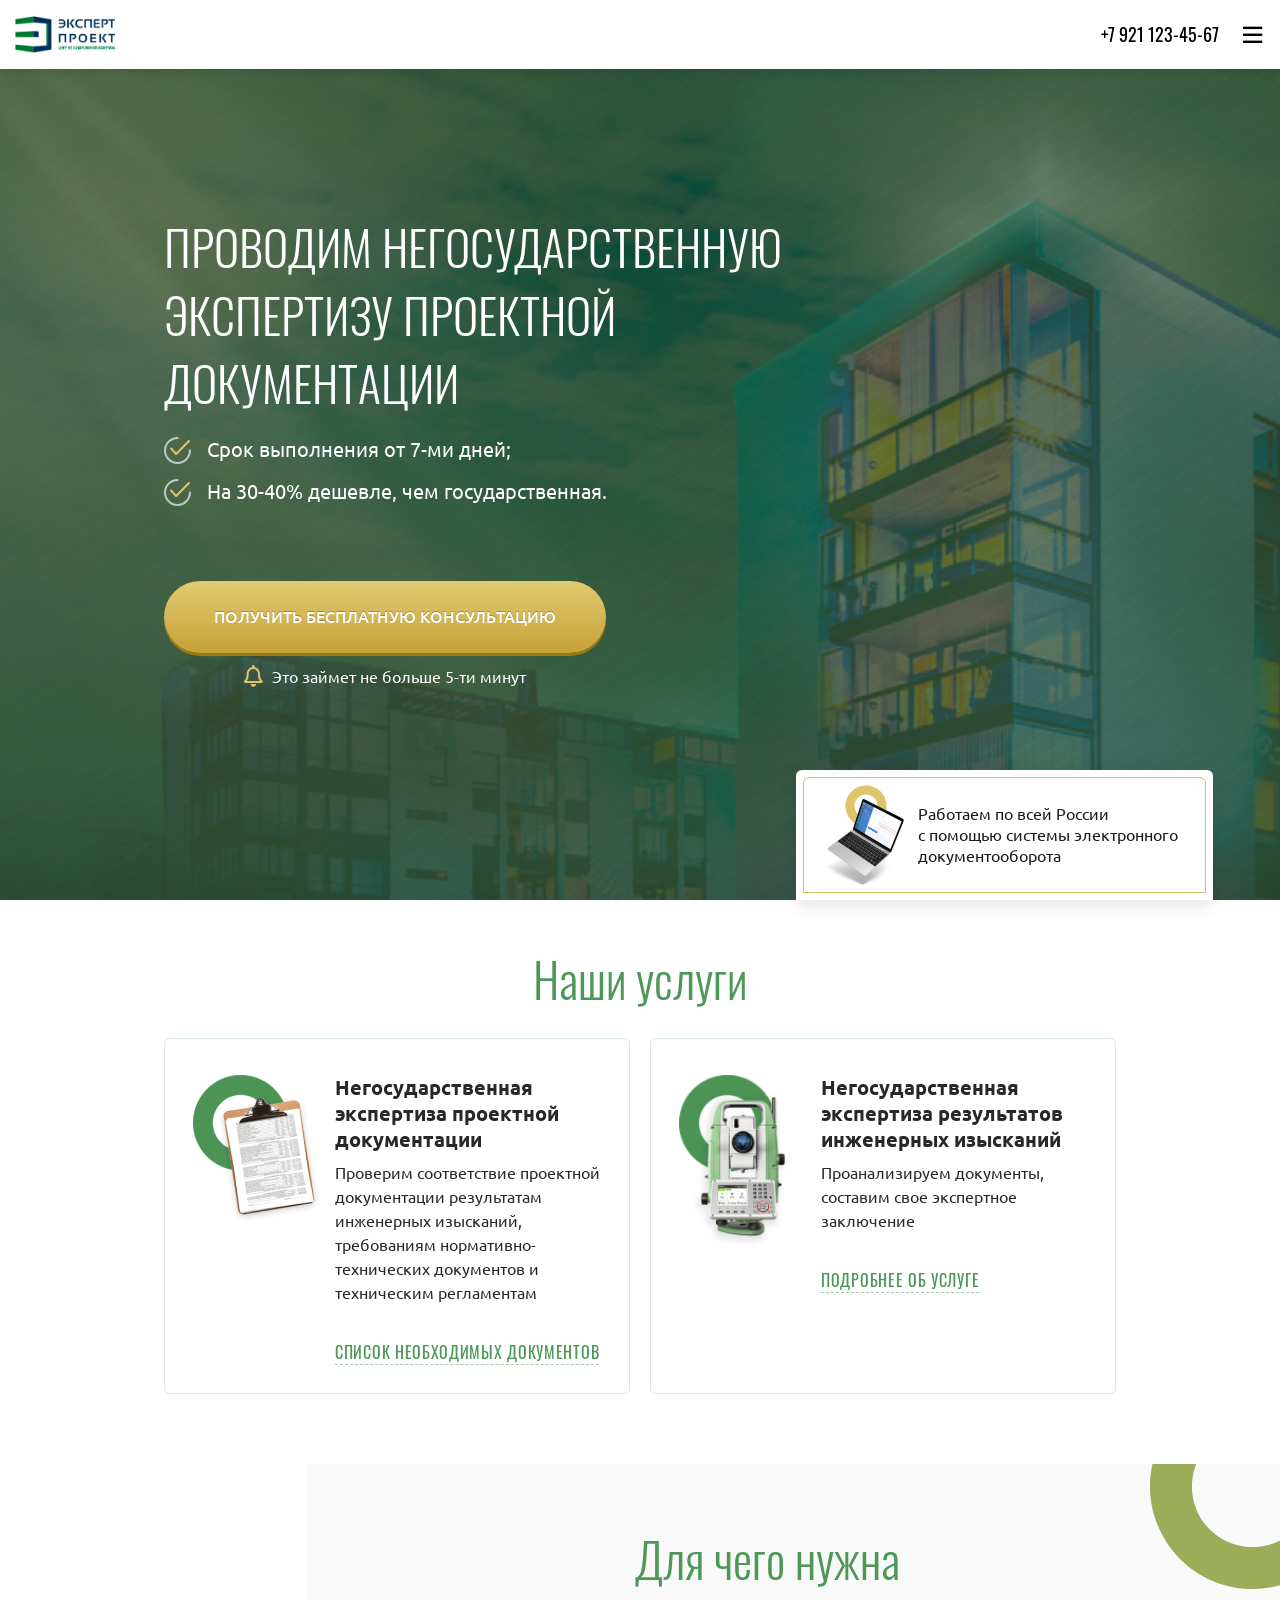
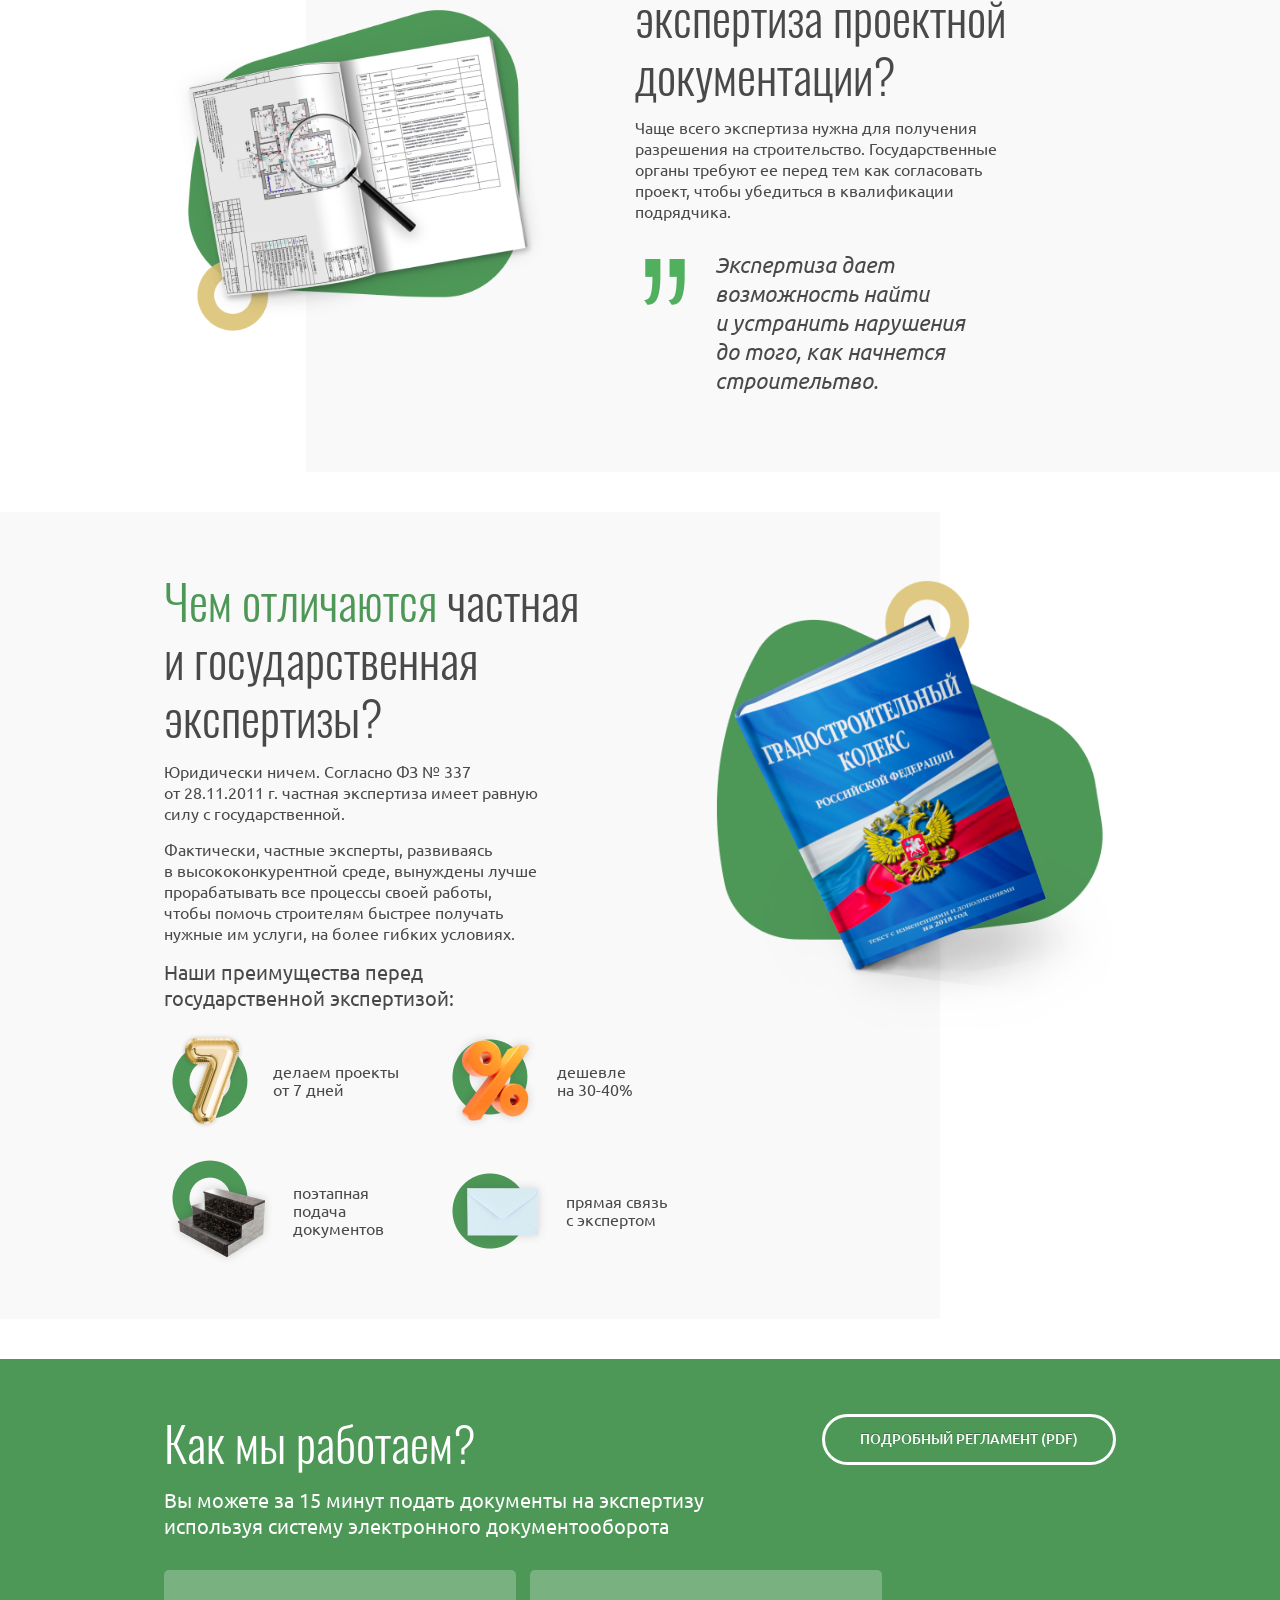
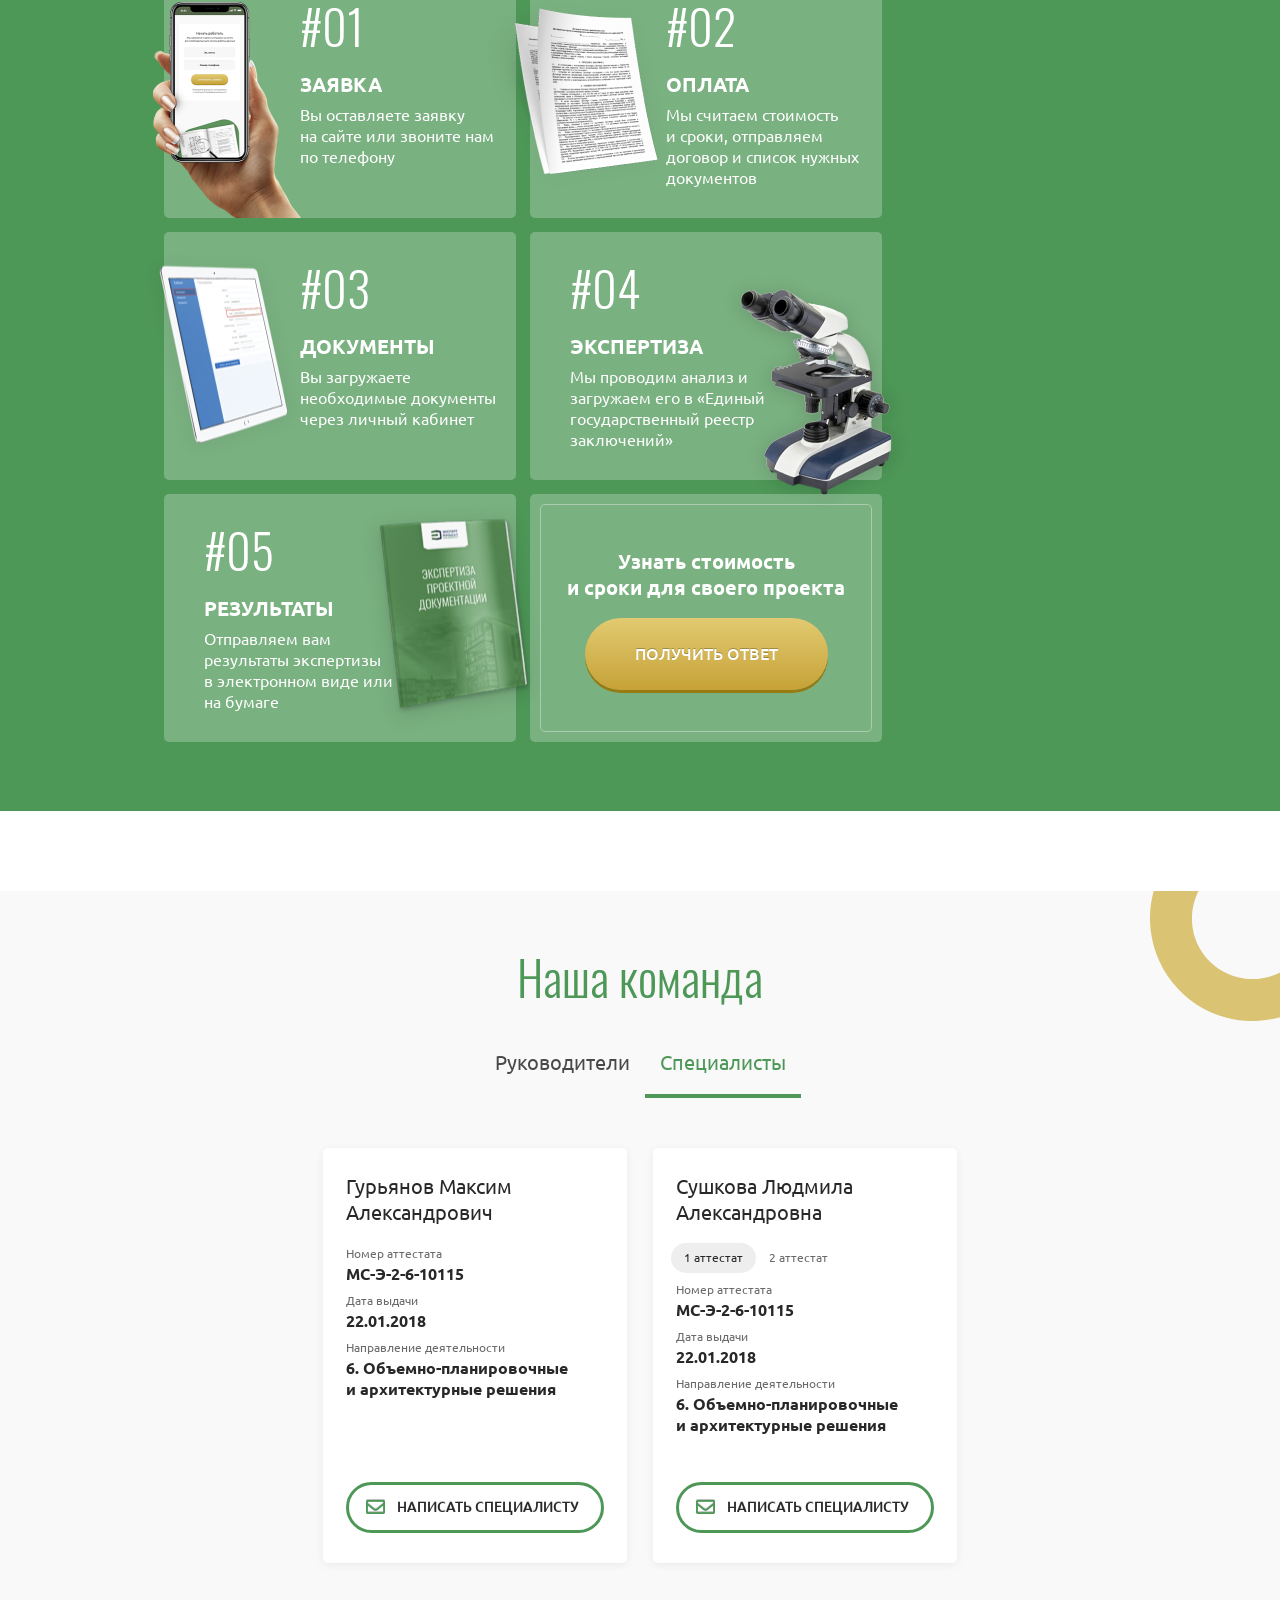
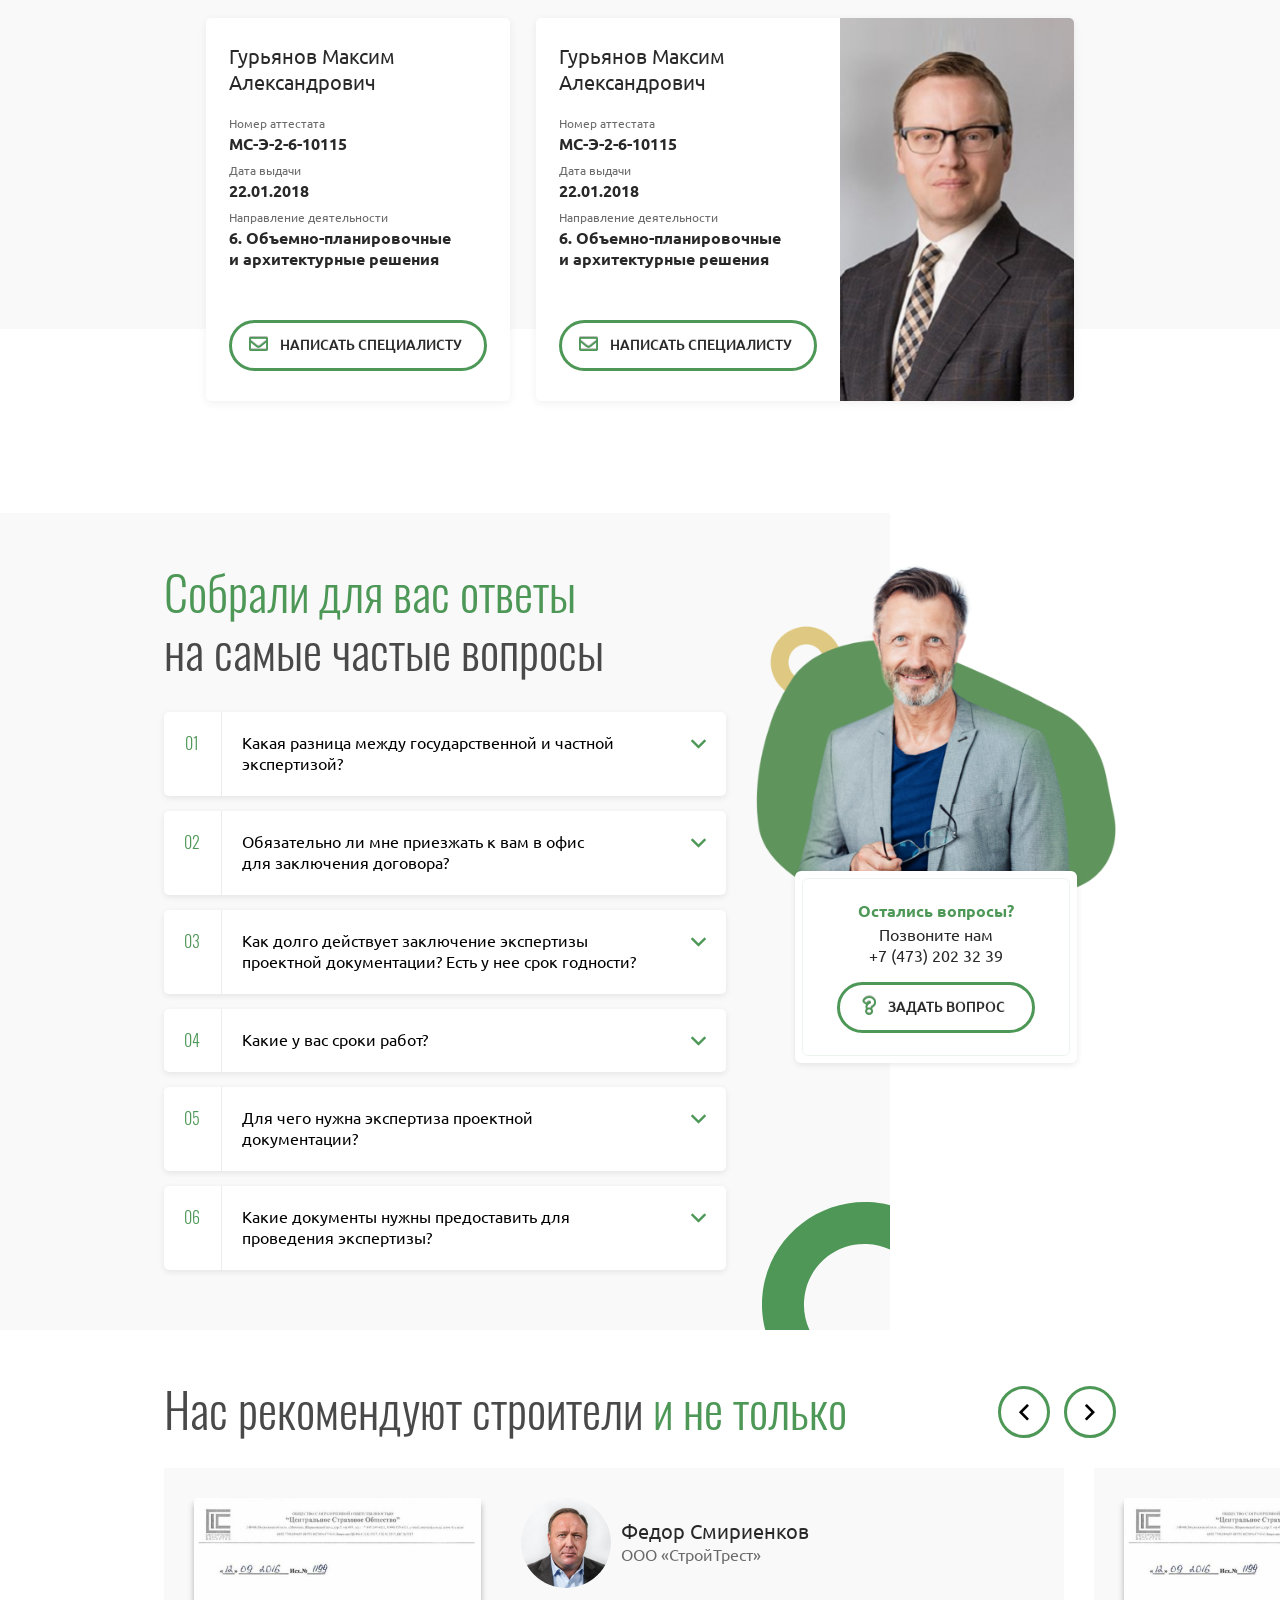
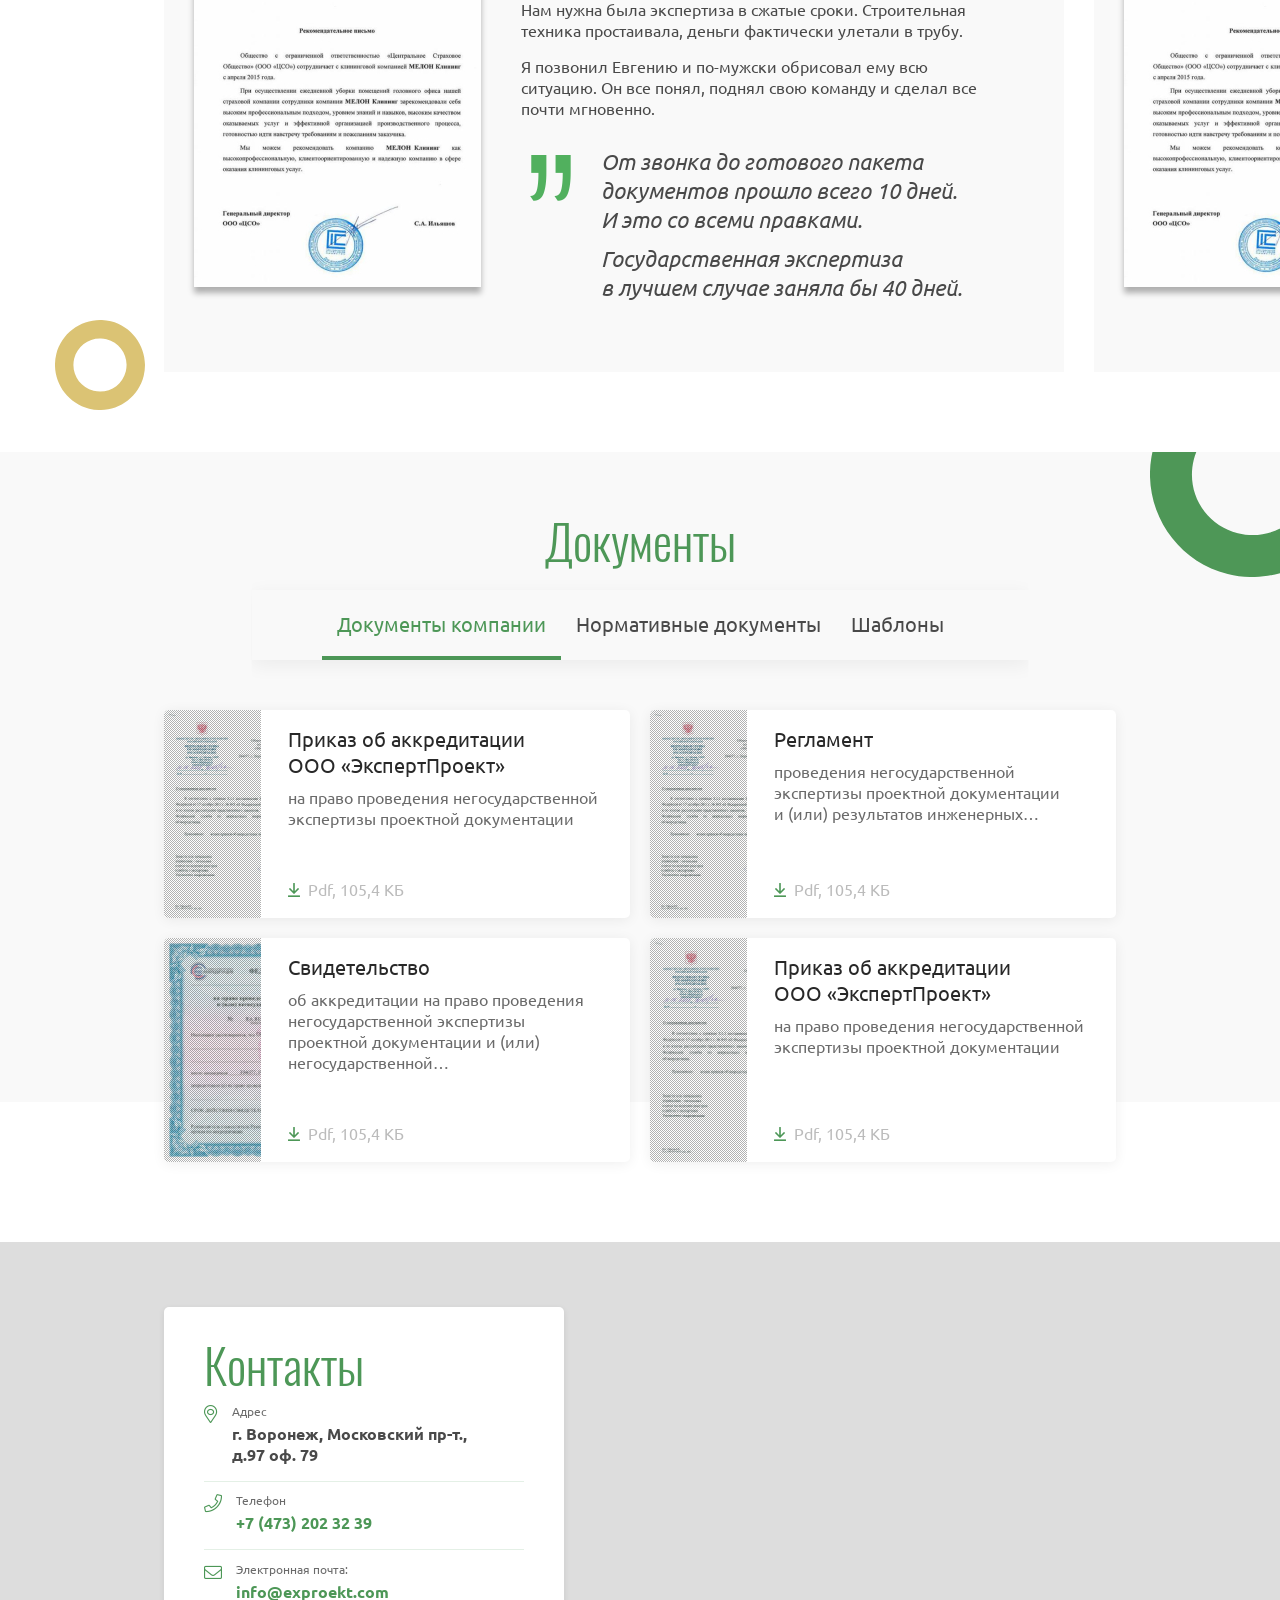
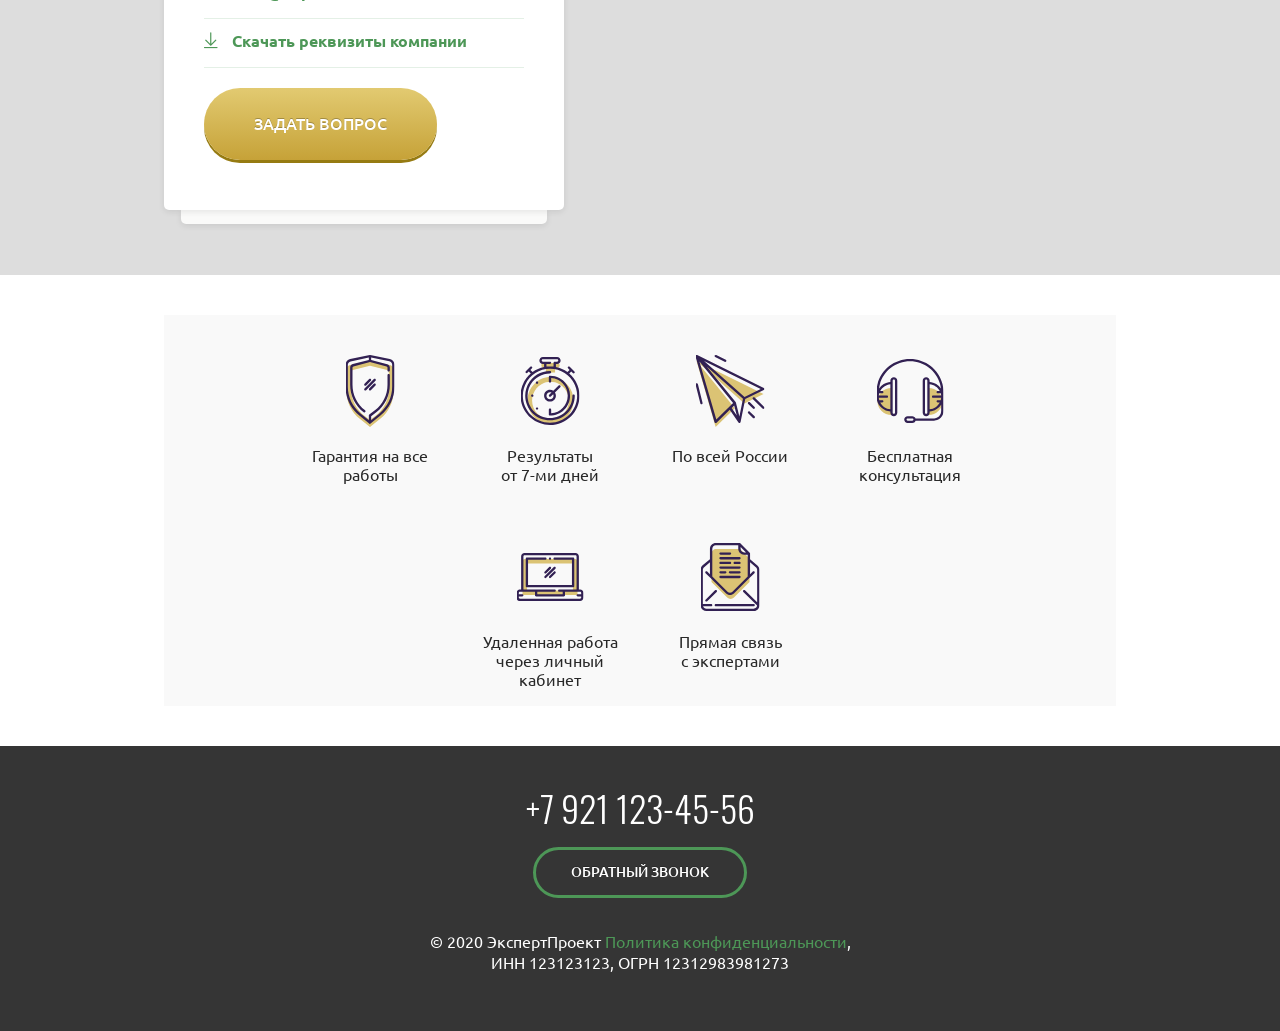
==== commit 483f0f7e: "another useless btn fix" ====
--- a/index.html
+++ b/index.html
@@ -36,7 +36,7 @@
 		</div>
 	</header>
 	<main>		
-		<div class="top-block" style="background-image:url(../img/top.png)">
+		<div class="top-block" style="background-image:url(img/top.png)">
 			<div class="wrapper top-block__wrapper">
 				<div class="top-block__text">
 					<h1>Проводим негосударственную экспертизу проектной документации </h1>
--- a/css/style.css
+++ b/css/style.css
@@ -577,7 +577,7 @@
   padding-left: 90px;
   font-size: 20px;
   line-height: 1.3;
-  margin: 0 0 77px;
+  margin: 0 0 76px;
 }
 .top-block__text:last-child {
   margin-bottom: 0;
@@ -1698,19 +1698,31 @@
 /*АДАПТИВ */
 @media(min-width: 992px) {
   .btn {
-    -webkit-transition: all 0.3s ease;
-    transition: all 0.3s ease;
+    -webkit-transition: all 0.25s ease;
+    transition: all 0.25s ease;
   }
   .btn:hover {
     background: -webkit-gradient(linear, left top, left bottom, color-stop(-144.43%, #E2CA71), color-stop(38.55%, #C6A238));
     background: linear-gradient(180deg, #E2CA71 -144.43%, #C6A238 38.55%);
+    -webkit-box-shadow: 0px 1px 0px #967B12;
+            box-shadow: 0px 1px 0px #967B12;
+    -webkit-transform: translateY(2px);
+            transform: translateY(2px);
   }
   .btn--small:hover {
     background: #3D9349;
+    -webkit-box-shadow: none;
+            box-shadow: none;
+    -webkit-transform: none;
+            transform: none;
   }
   .btn--thin:hover {
     background: #4D9757;
     color: #fff;
+    -webkit-box-shadow: none;
+            box-shadow: none;
+    -webkit-transform: none;
+            transform: none;
   }
   .btn--thin:hover:before {
     color: inherit;
@@ -1872,15 +1884,11 @@
     border-top: 1px solid rgba(0, 0, 0, 0.1);
     opacity: 0;
     pointer-events: none;
-    -webkit-transform: translateY(-100%);
-            transform: translateY(-100%);
-    -webkit-transition: all 0.3s ease;
-    transition: all 0.3s ease;
+    -webkit-transition: opacity 0.3s ease;
+    transition: opacity 0.3s ease;
   }
   .header__menu--open {
     opacity: 1;
-    -webkit-transform: translateY(0);
-            transform: translateY(0);
     pointer-events: auto;
   }
   .header__nav {
@@ -2072,9 +2080,6 @@
   .person-card {
     margin-bottom: 26px;
   }
-  .person-card__img {
-    display: none;
-  }
 
   .faq {
     background: url(../img/green-circle.svg) no-repeat right -77px bottom -77px #F9F9F9;
@@ -2205,6 +2210,20 @@
 
   .scheme__box {
     display: block;
+  }
+
+  .person-card {
+    -webkit-box-flex: 1;
+        -ms-flex: 1 1 auto;
+            flex: 1 1 auto;
+  }
+  .person-card__main {
+    -webkit-box-flex: 1;
+        -ms-flex: 1 1 auto;
+            flex: 1 1 auto;
+  }
+  .person-card__img {
+    max-width: 33.33%;
   }
 
   .faq__question {
@@ -2299,6 +2318,26 @@
     bottom: auto;
   }
 
+  .person-card {
+    -webkit-box-orient: vertical;
+    -webkit-box-direction: normal;
+        -ms-flex-direction: column;
+            flex-direction: column;
+  }
+  .person-card__img {
+    max-width: 100%;
+    width: 100%;
+    -webkit-box-ordinal-group: 0;
+        -ms-flex-order: -1;
+            order: -1;
+    max-height: 450px;
+    -o-object-position: center top;
+       object-position: center top;
+  }
+  .person-card__main {
+    width: auto;
+  }
+
   .team {
     background: #F9F9F9;
     margin: 0 0 40px;
